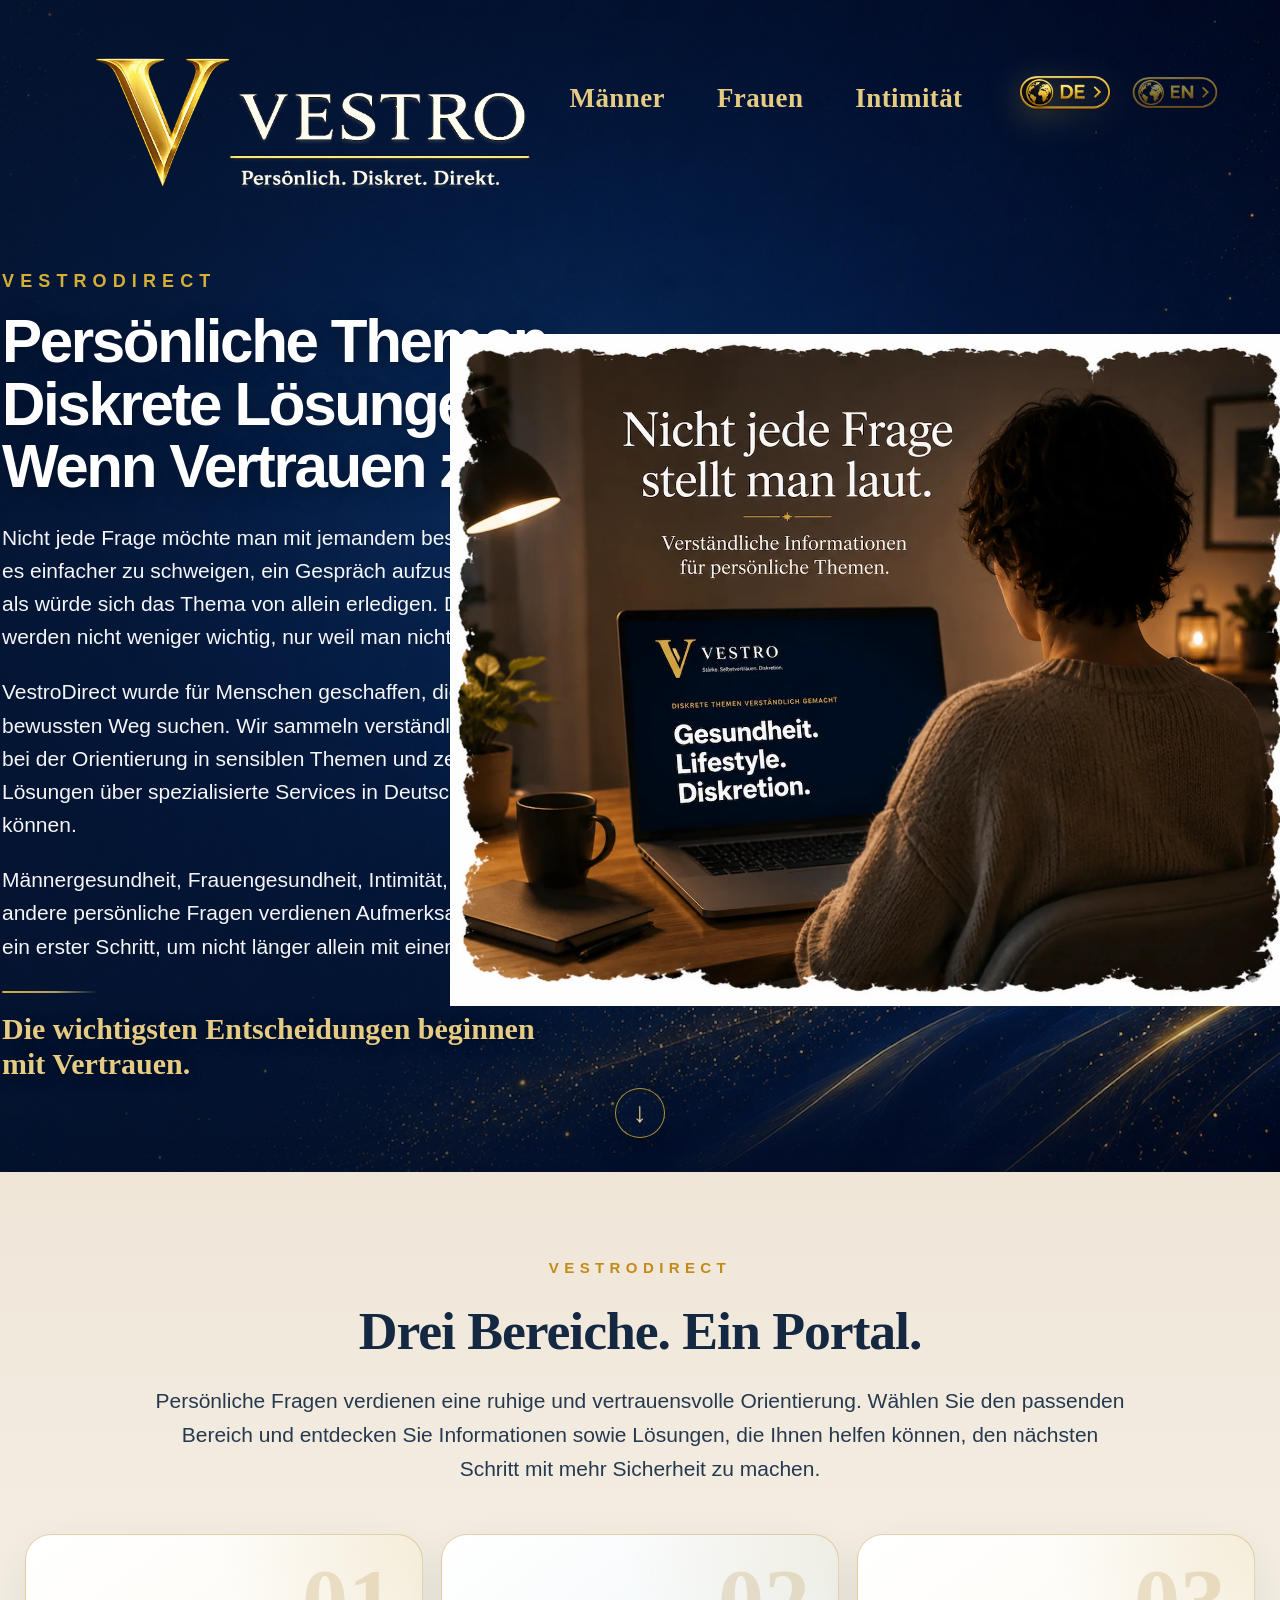
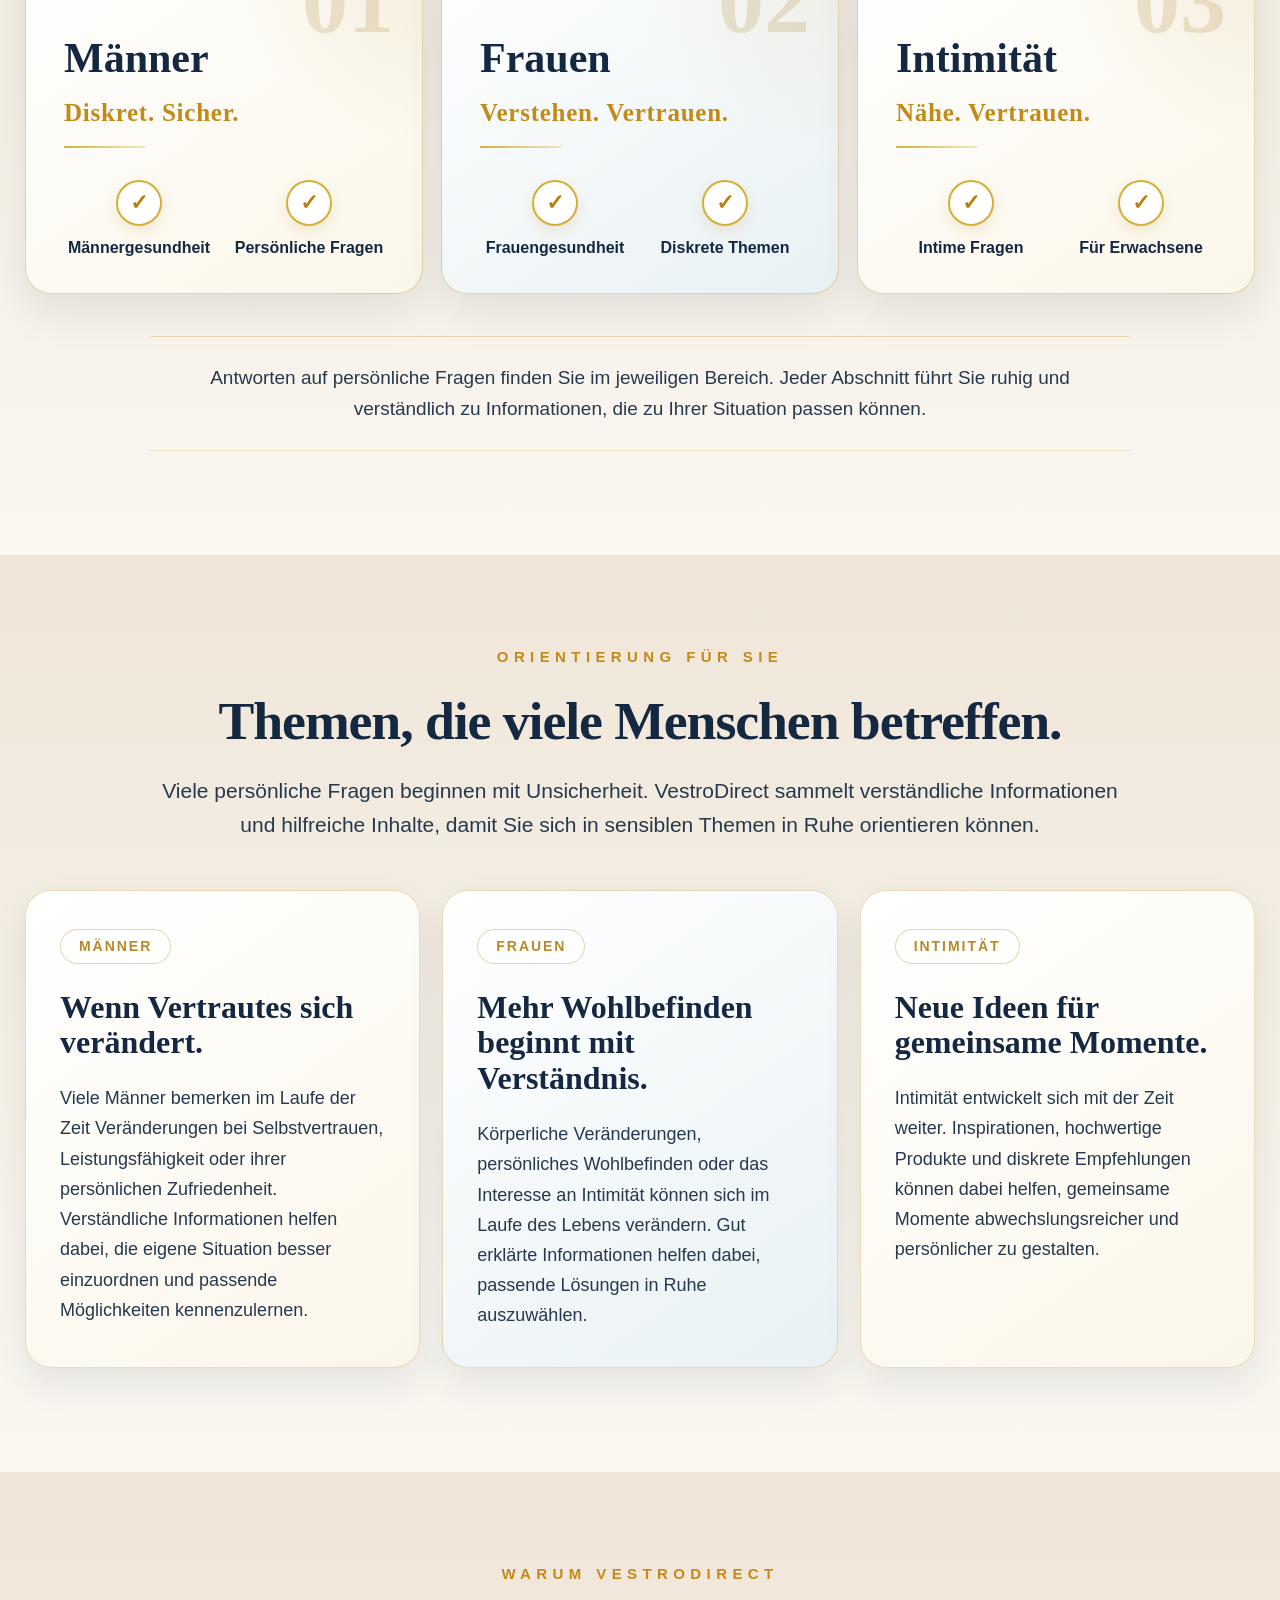
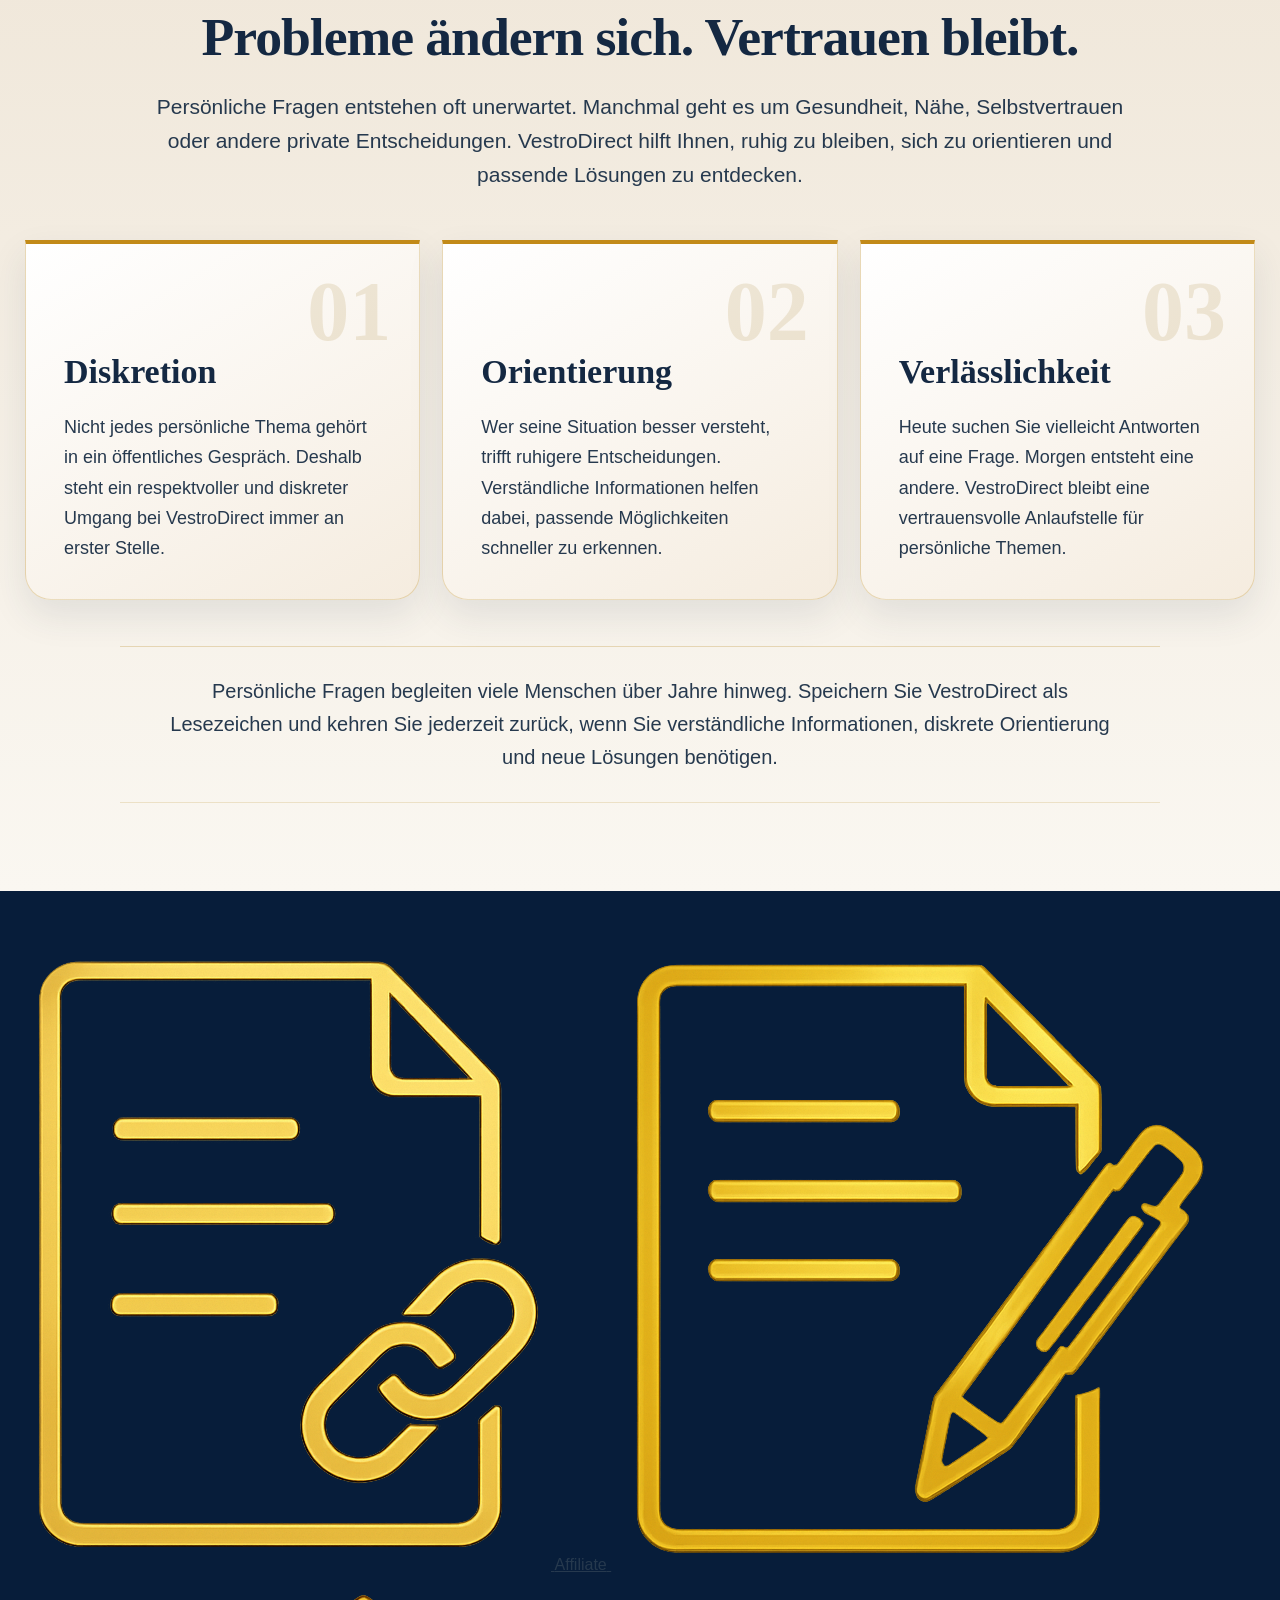
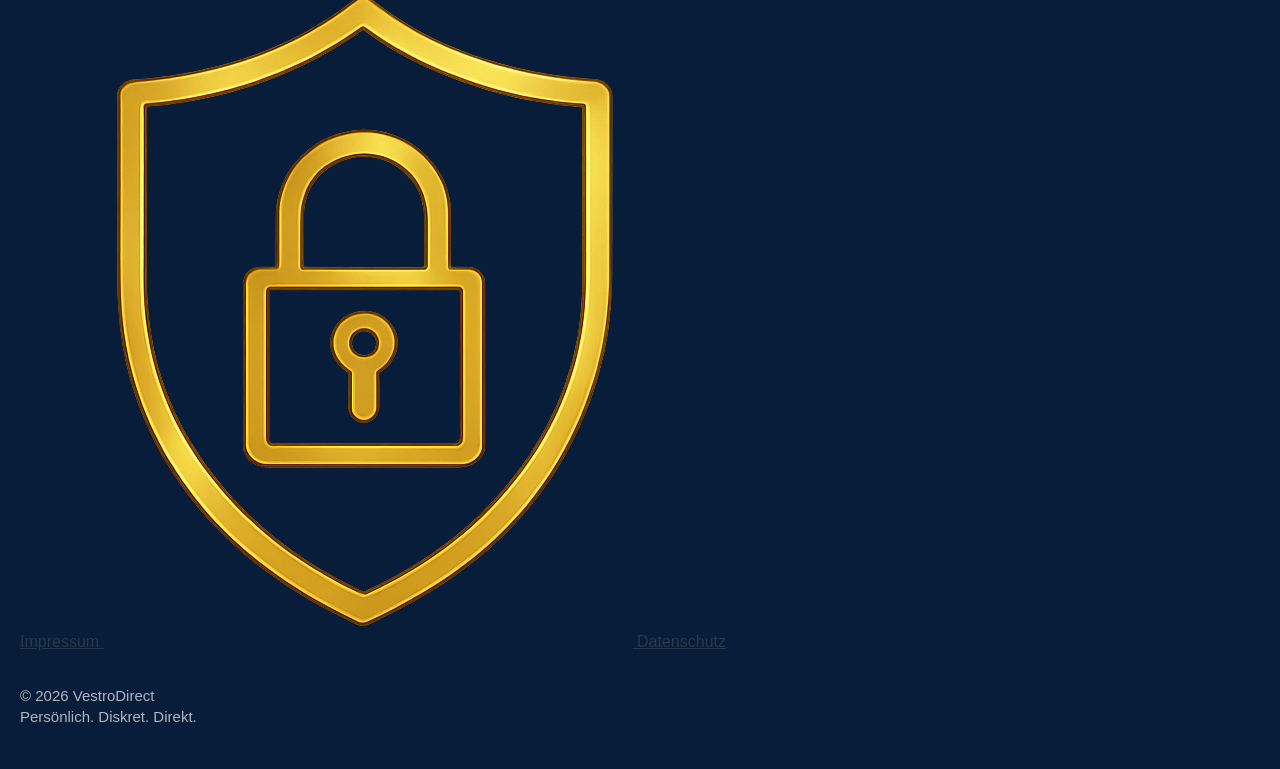
==== index.html @ e98c37a7 "Update index.html" ====
<!DOCTYPE html>
<html lang="de">

<head>
    <!-- Google tag (gtag.js) -->
    <script async src="https://www.googletagmanager.com/gtag/js?id=G-5FR7HRP999"></script>
    <script>
        window.dataLayer = window.dataLayer || [];

        function gtag() {
            dataLayer.push(arguments);
        }

        gtag("js", new Date());
        gtag("config", "G-5FR7HRP999");
    </script>

    <!-- =========================
         BASIC META
    ========================== -->
    <meta charset="UTF-8">

    <meta
        name="viewport"
        content="width=device-width, initial-scale=1.0"
    >

    <title>
        VestroDirect | Diskrete Lösungen für persönliche Themen
    </title>

    <meta
        name="description"
        content="VestroDirect ist ein unabhängiges Informationsportal für persönliche Themen, diskrete Entscheidungen und vertrauensvolle Orientierung in Deutschland."
    >

    <meta
        name="tradetracker-site-verification"
        content="d7512b7d857cfe5f6a5f18b31994349f99f5054a"
    >

    <meta name="robots" content="index, follow">

    <link
        rel="canonical"
        href="https://vestrodirect.de/"
    >

    <!-- =========================
         ICONS & STYLES
    ========================== -->
    <link
        rel="icon"
        type="image/png"
        sizes="32x32"
        href="images/vestro_favicon_minimal_32x32.png"
    >

    <link
        rel="stylesheet"
        href="css/style.css"
    >

    <!-- =========================
         OPEN GRAPH
    ========================== -->
    <meta property="og:type" content="website">
    <meta property="og:url" content="https://vestrodirect.de/">

    <meta
        property="og:title"
        content="VestroDirect | Diskrete Lösungen für persönliche Themen"
    >

    <meta
        property="og:description"
        content="Ein unabhängiges Informationsportal für persönliche Themen, diskrete Entscheidungen und vertrauensvolle Orientierung in Deutschland."
    >

    <meta
        property="og:image"
        content="https://vestrodirect.de/images/vestro_favicon_ring_512x512.png"
    >

    <meta property="og:image:width" content="512">
    <meta property="og:image:height" content="512">
    <meta property="og:image:type" content="image/png">

    <!-- =========================
         TWITTER / X PREVIEW
    ========================== -->
    <meta name="twitter:card" content="summary">

    <meta
        name="twitter:title"
        content="VestroDirect | Diskrete Lösungen für persönliche Themen"
    >

    <meta
        name="twitter:description"
        content="Ein unabhängiges Informationsportal für persönliche Themen, diskrete Entscheidungen und vertrauensvolle Orientierung in Deutschland."
    >

    <meta
        name="twitter:image"
        content="https://vestrodirect.de/images/vestro_favicon_ring_512x512.png"
    >
</head>

<body>

    <!-- =========================
         HERO SECTION
    ========================== -->
    <section class="hero">

        <!-- Header / Topbar -->
        <header class="topbar">

            <a
                href="index.html"
                class="logo-link"
                aria-label="VestroDirect Startseite"
            >
                <img
                    src="images/vestro_logo_dark_transparent_v2.png"
                    alt="VestroDirect"
                    class="logo"
                >
            </a>

            <nav
                class="main-navigation"
                aria-label="Hauptnavigation"
            >
                <a
                    href="mann.html"
                    data-de="Männer"
                    data-en="Men"
                >
                    Männer
                </a>

                <a
                    href="frau.html"
                    data-de="Frauen"
                    data-en="Women"
                >
                    Frauen
                </a>

                <a
                    href="intim.html"
                    data-de="Intimität"
                    data-en="Intimacy"
                >
                    Intimität
                </a>
            </nav>

            <div
                class="lang-buttons"
                aria-label="Sprachauswahl"
            >
                <button
                    type="button"
                    class="lang-control is-active"
                    data-language="de"
                    aria-label="Deutsch"
                    aria-pressed="true"
                >
                    <img
                        src="images/lang-de-gold-transparent-v1.png"
                        alt="Deutsch"
                        class="lang-btn"
                    >
                </button>

                <button
                    type="button"
                    class="lang-control"
                    data-language="en"
                    aria-label="English"
                    aria-pressed="false"
                >
                    <img
                        src="images/lang-en-gold-transparent-v1.png"
                        alt="English"
                        class="lang-btn"
                    >
                </button>
            </div>

        </header>

        <!-- Hero Content -->
        <div class="hero-container">

            <div class="hero-text">

                <span
                    class="hero-label"
                    data-de="VESTRODIRECT"
                    data-en="VESTRODIRECT"
                >
                    VESTRODIRECT
                </span>

                <h1
                    data-de="Persönliche Themen.<br>Diskrete Lösungen.<br>Wenn Vertrauen zählt."
                    data-en="Personal topics.<br>Discreet solutions.<br>When trust matters."
                >
                    Persönliche Themen.<br>
                    Diskrete Lösungen.<br>
                    Wenn Vertrauen zählt.
                </h1>

                <p
                    data-de="Nicht jede Frage möchte man mit jemandem besprechen. Manchmal ist es einfacher zu schweigen, ein Gespräch aufzuschieben oder so zu tun, als würde sich das Thema von allein erledigen. Doch persönliche Fragen werden nicht weniger wichtig, nur weil man nicht sofort darüber spricht."
                    data-en="Not every question is something people want to discuss with someone else. Sometimes it feels easier to stay silent, postpone a conversation or pretend the topic will disappear on its own. But personal questions do not become less important simply because they are not spoken about immediately."
                >
                    Nicht jede Frage möchte man mit jemandem besprechen. Manchmal ist es einfacher zu schweigen,
                    ein Gespräch aufzuschieben oder so zu tun, als würde sich das Thema von allein erledigen.
                    Doch persönliche Fragen werden nicht weniger wichtig, nur weil man nicht sofort darüber spricht.
                </p>

                <p
                    data-de="VestroDirect wurde für Menschen geschaffen, die einen ruhigen und bewussten Weg suchen. Wir sammeln verständliche Informationen, helfen bei der Orientierung in sensiblen Themen und zeigen, wo passende Lösungen über spezialisierte Services in Deutschland gefunden werden können."
                    data-en="VestroDirect was created for people who prefer a calm and thoughtful path. We collect clear information, help with orientation around sensitive topics and show where suitable solutions can be found through specialized services in Germany."
                >
                    VestroDirect wurde für Menschen geschaffen, die einen ruhigen und bewussten Weg suchen.
                    Wir sammeln verständliche Informationen, helfen bei der Orientierung in sensiblen Themen
                    und zeigen, wo passende Lösungen über spezialisierte Services in Deutschland gefunden werden können.
                </p>

                <p
                    data-de="Männergesundheit, Frauengesundheit, Intimität, Selbstvertrauen und andere persönliche Fragen verdienen Aufmerksamkeit. Manchmal reicht ein erster Schritt, um nicht länger allein mit einem Thema zu bleiben."
                    data-en="Men's health, women's health, intimacy, self-confidence and other personal questions deserve attention. Sometimes one first step is enough to stop feeling alone with a topic."
                >
                    Männergesundheit, Frauengesundheit, Intimität, Selbstvertrauen und andere persönliche Fragen
                    verdienen Aufmerksamkeit. Manchmal reicht ein erster Schritt, um nicht länger allein mit einem Thema zu bleiben.
                </p>

                <div class="hero-divider"></div>

                <div class="hero-quote">
                    <span
                        data-de="Die wichtigsten Entscheidungen beginnen mit Vertrauen."
                        data-en="The most important decisions begin with trust."
                    >
                        Die wichtigsten Entscheidungen beginnen mit Vertrauen.
                    </span>
                </div>

            </div>

            <div class="hero-image" aria-hidden="true">
                <img
                    src="images/hero-discreet-search.webp"
                    alt=""
                >
            </div>

        </div>

        <a
            href="#bereiche"
            class="scroll-down"
            aria-label="Mehr entdecken"
        >
            ↓
        </a>

    </section>

    <!-- =========================
         MAIN CONTENT
    ========================== -->
    <main class="main-content">

               <!-- =========================
             PORTAL SECTIONS
        ========================== -->
        <section
            class="portal-sections"
            id="bereiche"
        >

            <div class="section-title">

                <span
                    class="section-label"
                    data-de="VESTRODIRECT"
                    data-en="VESTRODIRECT"
                >
                    VESTRODIRECT
                </span>

                <h2
                    data-de="Drei Bereiche. Ein Portal."
                    data-en="Three sections. One portal."
                >
                    Drei Bereiche. Ein Portal.
                </h2>

                <p
                    data-de="Persönliche Fragen verdienen eine ruhige und vertrauensvolle Orientierung. Wählen Sie den passenden Bereich und entdecken Sie Informationen sowie Lösungen, die Ihnen helfen können, den nächsten Schritt mit mehr Sicherheit zu machen."
                    data-en="Personal questions deserve calm and trustworthy orientation. Choose the right section and discover information and solutions that can help you take the next step with more confidence."
                >
                    Persönliche Fragen verdienen eine ruhige und vertrauensvolle Orientierung.
                    Wählen Sie den passenden Bereich und entdecken Sie Informationen sowie Lösungen,
                    die Ihnen helfen können, den nächsten Schritt mit mehr Sicherheit zu machen.
                </p>

            </div>

            <div class="portal-grid">

                <!-- Männer -->
                <a
                    href="mann.html"
                    class="portal-card"
                >
                    <span class="card-number">01</span>

                    <h3
                        data-de="Männer"
                        data-en="Men"
                    >
                        Männer
                    </h3>

                    <p
                        data-de="Diskret. Sicher."
                        data-en="Discreet. Confident."
                    >
                        Diskret. Sicher.
                    </p>

                    <ul class="card-points">
                        <li
                            data-de="Männergesundheit"
                            data-en="Men's health"
                        >
                            Männergesundheit
                        </li>

                        <li
                            data-de="Persönliche Fragen"
                            data-en="Personal questions"
                        >
                            Persönliche Fragen
                        </li>
                    </ul>
                </a>

                <!-- Frauen -->
                <a
                    href="frau.html"
                    class="portal-card"
                >
                    <span class="card-number">02</span>

                    <h3
                        data-de="Frauen"
                        data-en="Women"
                    >
                        Frauen
                    </h3>

                    <p
                        data-de="Verstehen. Vertrauen."
                        data-en="Understanding. Trust."
                    >
                        Verstehen. Vertrauen.
                    </p>

                    <ul class="card-points">
                        <li
                            data-de="Frauengesundheit"
                            data-en="Women's health"
                        >
                            Frauengesundheit
                        </li>

                        <li
                            data-de="Diskrete Themen"
                            data-en="Discreet topics"
                        >
                            Diskrete Themen
                        </li>
                    </ul>
                </a>

                <!-- Intimität -->
                <a
                    href="intim.html"
                    class="portal-card"
                >
                    <span class="card-number">03</span>

                    <h3
                        data-de="Intimität"
                        data-en="Intimacy"
                    >
                        Intimität
                    </h3>

                    <p
                        data-de="Nähe. Vertrauen."
                        data-en="Closeness. Trust."
                    >
                        Nähe. Vertrauen.
                    </p>

                    <ul class="card-points">
                        <li
                            data-de="Intime Fragen"
                            data-en="Intimate questions"
                        >
                            Intime Fragen
                        </li>

                        <li
                            data-de="Für Erwachsene"
                            data-en="For adults"
                        >
                            Für Erwachsene
                        </li>
                    </ul>
                </a>

            </div>

            <div class="portal-note">

                <p
                    data-de="Antworten auf persönliche Fragen finden Sie im jeweiligen Bereich. Jeder Abschnitt führt Sie ruhig und verständlich zu Informationen, die zu Ihrer Situation passen können."
                    data-en="You can find answers to personal questions in the relevant section. Each area guides you calmly and clearly toward information that may fit your situation."
                >
                    Antworten auf persönliche Fragen finden Sie im jeweiligen Bereich.
                    Jeder Abschnitt führt Sie ruhig und verständlich zu Informationen,
                    die zu Ihrer Situation passen können.
                </p>

            </div>

        </section>
        <!-- =========================
     EDITORIAL SECTION
========================= -->
<section class="editorial-section">

    <div class="section-title">

        <span
            class="section-label"
            data-de="ORIENTIERUNG FÜR SIE"
            data-en="GUIDANCE FOR YOU"
        >
            ORIENTIERUNG FÜR SIE
        </span>

        <h2
            data-de="Themen, die viele Menschen betreffen."
            data-en="Topics that matter to many people."
        >
            Themen, die viele Menschen betreffen.
        </h2>

        <p
            data-de="Viele persönliche Fragen beginnen mit Unsicherheit. VestroDirect sammelt verständliche Informationen und hilfreiche Inhalte, damit Sie sich in sensiblen Themen in Ruhe orientieren können."
            data-en="Many personal questions begin with uncertainty. VestroDirect collects clear information and helpful content so you can calmly find your way through sensitive topics."
        >
            Viele persönliche Fragen beginnen mit Unsicherheit.
            VestroDirect sammelt verständliche Informationen
            und hilfreiche Inhalte, damit Sie sich in sensiblen
            Themen in Ruhe orientieren können.
        </p>

    </div>

    <div class="editorial-grid">

        <!-- Männer -->
        <a
            href="mann.html"
            class="editorial-card"
        >

            <span
                class="editorial-tag"
                data-de="Männer"
                data-en="Men"
            >
                Männer
            </span>

            <h3
                data-de="Wenn Vertrautes sich verändert."
                data-en="When familiar things begin to change."
            >
                Wenn Vertrautes sich verändert.
            </h3>

            <p
                data-de="Viele Männer bemerken im Laufe der Zeit Veränderungen bei Selbstvertrauen, Leistungsfähigkeit oder ihrer persönlichen Zufriedenheit. Verständliche Informationen helfen dabei, die eigene Situation besser einzuordnen und passende Möglichkeiten kennenzulernen."
                data-en="Many men notice changes over time in confidence, performance or personal satisfaction. Clear information helps to better understand the situation and discover suitable options."
            >
                Viele Männer bemerken im Laufe der Zeit
                Veränderungen bei Selbstvertrauen,
                Leistungsfähigkeit oder ihrer persönlichen
                Zufriedenheit. Verständliche Informationen
                helfen dabei, die eigene Situation besser
                einzuordnen und passende Möglichkeiten
                kennenzulernen.
            </p>

        </a>

        <!-- Frauen -->
        <a
            href="frau.html"
            class="editorial-card"
        >

            <span
                class="editorial-tag"
                data-de="Frauen"
                data-en="Women"
            >
                Frauen
            </span>

            <h3
                data-de="Mehr Wohlbefinden beginnt mit Verständnis."
                data-en="Well-being begins with understanding."
            >
                Mehr Wohlbefinden beginnt mit Verständnis.
            </h3>

            <p
                data-de="Körperliche Veränderungen, persönliches Wohlbefinden oder das Interesse an Intimität können sich im Laufe des Lebens verändern. Gut erklärte Informationen helfen dabei, passende Lösungen in Ruhe auszuwählen."
                data-en="Physical changes, personal well-being or interest in intimacy may change throughout life. Well explained information helps to choose suitable solutions calmly."
            >
                Körperliche Veränderungen,
                persönliches Wohlbefinden oder das
                Interesse an Intimität können sich
                im Laufe des Lebens verändern.
                Gut erklärte Informationen helfen,
                passende Lösungen in Ruhe
                auszuwählen.
            </p>

        </a>

        <!-- Intimität -->
        <a
            href="intim.html"
            class="editorial-card"
        >

            <span
                class="editorial-tag"
                data-de="Intimität"
                data-en="Intimacy"
            >
                Intimität
            </span>

            <h3
                data-de="Neue Ideen für gemeinsame Momente."
                data-en="New ideas for shared moments."
            >
                Neue Ideen für gemeinsame Momente.
            </h3>

            <p
                data-de="Intimität entwickelt sich mit der Zeit weiter. Inspirationen, hochwertige Produkte und diskrete Empfehlungen können dabei helfen, gemeinsame Momente abwechslungsreicher und persönlicher zu gestalten."
                data-en="Intimacy evolves over time. Inspiration, quality products and discreet recommendations can help make shared moments more varied and personal."
            >
                Intimität entwickelt sich mit
                der Zeit weiter. Inspirationen,
                hochwertige Produkte und
                diskrete Empfehlungen können
                dabei helfen, gemeinsame
                Momente abwechslungsreicher
                und persönlicher zu gestalten.
            </p>

        </a>

    </div>

</section>
      <!-- =========================
     PRINCIPLES SECTION
========================= -->
<section class="principles-section">

    <div class="section-title">

        <span
            class="section-label"
            data-de="WARUM VESTRODIRECT"
            data-en="WHY VESTRODIRECT"
        >
            WARUM VESTRODIRECT
        </span>

        <h2
            data-de="Probleme ändern sich. Vertrauen bleibt."
            data-en="Problems change. Trust remains."
        >
            Probleme ändern sich. Vertrauen bleibt.
        </h2>

        <p
            data-de="Persönliche Fragen entstehen oft unerwartet. Manchmal geht es um Gesundheit, Nähe, Selbstvertrauen oder andere private Entscheidungen. VestroDirect hilft Ihnen, ruhig zu bleiben, sich zu orientieren und passende Lösungen zu entdecken."
            data-en="Personal questions often arise unexpectedly. Sometimes they are about health, intimacy, confidence or private decisions. VestroDirect helps you stay calm, find orientation and discover suitable solutions."
        >
            Persönliche Fragen entstehen oft unerwartet.
            Manchmal geht es um Gesundheit,
            Nähe, Selbstvertrauen oder andere
            private Entscheidungen.
            VestroDirect hilft Ihnen,
            ruhig zu bleiben,
            sich zu orientieren
            und passende Lösungen
            zu entdecken.
        </p>

    </div>

    <div class="principles-grid">

        <!-- Prinzip 1 -->
        <article class="principle-card">

            <span class="principle-number">01</span>

            <h3
                data-de="Diskretion"
                data-en="Discretion"
            >
                Diskretion
            </h3>

            <p
                data-de="Nicht jedes persönliche Thema gehört in ein öffentliches Gespräch. Deshalb steht ein respektvoller und diskreter Umgang bei VestroDirect immer an erster Stelle."
                data-en="Not every personal topic belongs in a public conversation. Respect and discretion always come first at VestroDirect."
            >
                Nicht jedes persönliche Thema
                gehört in ein öffentliches Gespräch.
                Deshalb steht ein respektvoller
                und diskreter Umgang
                bei VestroDirect
                immer an erster Stelle.
            </p>

        </article>

        <!-- Prinzip 2 -->
        <article class="principle-card">

            <span class="principle-number">02</span>

            <h3
                data-de="Orientierung"
                data-en="Guidance"
            >
                Orientierung
            </h3>

            <p
                data-de="Wer seine Situation besser versteht, trifft ruhigere Entscheidungen. Verständliche Informationen helfen dabei, passende Möglichkeiten schneller zu erkennen."
                data-en="Understanding your situation leads to calmer decisions. Clear information helps recognize suitable options more easily."
            >
                Wer seine Situation besser versteht,
                trifft ruhigere Entscheidungen.
                Verständliche Informationen
                helfen dabei,
                passende Möglichkeiten
                schneller zu erkennen.
            </p>

        </article>

        <!-- Prinzip 3 -->
        <article class="principle-card">

            <span class="principle-number">03</span>

            <h3
                data-de="Verlässlichkeit"
                data-en="Reliability"
            >
                Verlässlichkeit
            </h3>

            <p
                data-de="Heute suchen Sie vielleicht Antworten auf eine Frage. Morgen entsteht eine andere. VestroDirect bleibt eine vertrauensvolle Anlaufstelle für persönliche Themen."
                data-en="Today you may be looking for one answer. Tomorrow another question may arise. VestroDirect remains a trusted place for personal topics."
            >
                Heute suchen Sie vielleicht
                Antworten auf eine Frage.
                Morgen entsteht eine andere.
                VestroDirect bleibt
                eine vertrauensvolle
                Anlaufstelle
                für persönliche Themen.
            </p>

        </article>

    </div>

    <div class="principles-note">

        <p
            data-de="Persönliche Fragen begleiten viele Menschen über Jahre hinweg. Speichern Sie VestroDirect als Lesezeichen und kehren Sie jederzeit zurück, wenn Sie verständliche Informationen, diskrete Orientierung und neue Lösungen benötigen."
            data-en="Personal questions accompany many people throughout life. Save VestroDirect as a bookmark and return whenever you need clear information, discreet guidance and new solutions."
        >
            Persönliche Fragen begleiten
            viele Menschen
            über verschiedene Lebensphasen.
            Speichern Sie VestroDirect
            als Lesezeichen
            und kehren Sie jederzeit zurück,
            wenn Sie verständliche Informationen,
            diskrete Orientierung
            und neue Lösungen benötigen.
        </p>

    </div>

</section>

<!-- =========================
     FOOTER
========================= -->
<footer class="site-footer">

    <div class="content-container">

        <div class="footer-links">

            <a href="affiliate.html" class="footer-link">
                <img src="images/affiliate.png" alt="Affiliate">

                <span
                    data-de="Affiliate"
                    data-en="Affiliate"
                >
                    Affiliate
                </span>
            </a>

            <a href="impressum.html" class="footer-link">
                <img src="images/impressum.png" alt="Impressum">

                <span
                    data-de="Impressum"
                    data-en="Legal Notice"
                >
                    Impressum
                </span>
            </a>

            <a href="datenschutz.html" class="footer-link">
                <img src="images/datenschutz.png" alt="Datenschutz">

                <span
                    data-de="Datenschutz"
                    data-en="Privacy Policy"
                >
                    Datenschutz
                </span>
            </a>

        </div>

        <div class="footer-copy">
            <p>© 2026 VestroDirect</p>

            <p
                data-de="Persönlich. Diskret. Direkt."
                data-en="Personal. Discreet. Direct."
            >
                Persönlich. Diskret. Direkt.
            </p>
        </div>

    </div>

</footer>
    <!-- =========================
         LANGUAGE SWITCHER
    ========================== -->
    <script>
        const languageButtons =
            document.querySelectorAll(".lang-control");

        const translatedElements =
            document.querySelectorAll("[data-de][data-en]");

        const pageDescription =
            document.querySelector('meta[name="description"]');

        const languageSettings = {
            de: {
                pageTitle:
                    "VestroDirect | Diskrete Lösungen für persönliche Themen",

                pageDescription:
                    "VestroDirect ist ein unabhängiges Informationsportal für persönliche Themen, diskrete Entscheidungen und vertrauensvolle Orientierung in Deutschland."
            },

            en: {
                pageTitle:
                    "VestroDirect | Discreet solutions for personal topics",

                pageDescription:
                    "VestroDirect is an independent information portal for personal topics, discreet decisions and trustworthy orientation in Germany."
            }
        };

        function setLanguage(language) {
            if (!languageSettings[language]) {
                return;
            }

            document.documentElement.lang = language;

            translatedElements.forEach((element) => {
                element.innerHTML =
                    element.dataset[language];
            });

            document.title =
                languageSettings[language].pageTitle;

            pageDescription.setAttribute(
                "content",
                languageSettings[language].pageDescription
            );

            languageButtons.forEach((button) => {
                const isActive =
                    button.dataset.language === language;

                button.classList.toggle(
                    "is-active",
                    isActive
                );

                button.setAttribute(
                    "aria-pressed",
                    String(isActive)
                );
            });
        }

        languageButtons.forEach((button) => {
            button.addEventListener("click", () => {
                setLanguage(
                    button.dataset.language
                );
            });
        });

        setLanguage("de");
    </script>

</body>

</html>
---- css/style.css ----
/* ==================================================
   01 RESET
================================================== */

*{
    margin:0;
    padding:0;
    box-sizing:border-box;
}



/* ==================================================
   02 VARIABLES
================================================== */

:root{
    --navy-dark:#071b3d;
    --navy-medium:#12315a;
    --navy-text:#142842;

    --gold:#c7a14b;
    --gold-dark:#a9812f;
    --gold-light:#e6cb83;

    --cream:#f4eee3;
    --cream-light:#fbf8f2;
    --pearl:#fffdf9;
    --sand:#e8dece;

    --medical-blue:#e8f1f4;
    --medical-blue-strong:#d6e7eb;

    --text:#26394e;
    --text-soft:#5b6875;

    --white:#ffffff;

    --light-border:rgba(179,142,63,.28);
    --light-shadow:0 18px 45px rgba(31,47,65,.11);
}



/* ==================================================
   03 BASE
================================================== */

html{
    width:100%;
    min-height:100%;
    scroll-behavior:smooth;
}

body{
    width:100%;
    min-height:100%;
    overflow-x:hidden;
    color:#ffffff;
    font-family:Arial, Helvetica, sans-serif;
    background:var(--navy-dark);
}

button,
a{
    -webkit-tap-highlight-color:transparent;
}

a{
    color:inherit;
}

.lang-control:focus-visible,
.main-navigation a:focus-visible,
.portal-card:focus-visible,
.editorial-card:focus-visible,
.footer-nav a:focus-visible,
.scroll-down:focus-visible{
    outline:2px solid var(--gold-light);
    outline-offset:5px;
}
/* ==================================================
   04 HERO / HEADER
================================================== */

.hero{
    position:relative;
    min-height:930px;
    overflow:hidden;
    color:#ffffff;
    background:
        linear-gradient(
            90deg,
            rgba(5,23,52,.72) 0%,
            rgba(5,23,52,.48) 43%,
            rgba(5,23,52,.12) 100%
        ),
        url("../images/vestro_hero_luxury_navy_gold.webp");
    background-size:cover;
    background-position:center 58%;
    background-repeat:no-repeat;
}

.topbar{
    width:100%;
    display:flex;
    justify-content:space-between;
    align-items:flex-start;
    gap:32px;
    padding:10px 42px 24px 92px;
}

.logo-link{
    display:block;
    line-height:0;
    text-decoration:none;
}

.logo{
    width:440px;
    height:auto;
    display:block;
    margin-top:46px;
}

/* ==================================================
   05 MAIN NAVIGATION
================================================== */

.main-navigation{
    display:flex;
    align-items:center;
    justify-content:center;
    gap:52px;
    margin-top:66px;
}

.main-navigation a{
    position:relative;
    display:inline-block;
    padding:8px 0;
    color:#e6cb83;
    font-family:Georgia, "Times New Roman", serif;
    font-size:27px;
    font-weight:700;
    line-height:1.1;
    letter-spacing:.015em;
    text-decoration:none;
    transition:
        color .22s ease,
        opacity .22s ease;
}

.main-navigation a::after{
    content:"";
    position:absolute;
    left:0;
    bottom:0;
    width:100%;
    height:2px;
    border-radius:999px;
    background:#d4af37;
    transform:scaleX(0);
    transform-origin:center;
    transition:transform .22s ease;
}

.main-navigation a:hover{
    color:#ffffff;
}

.main-navigation a:hover::after{
    transform:scaleX(1);
}

/* ==================================================
   06 LANGUAGE SWITCH
================================================== */

.lang-buttons{
    display:flex;
    align-items:center;
    gap:0;
    margin-top:42px;
}

.lang-control{
    display:block;
    border:0;
    padding:0;
    background:transparent;
    cursor:pointer;
    opacity:.55;
    transform:scale(.94);
    transition:
        opacity .2s ease,
        transform .2s ease,
        filter .2s ease;
}

.lang-control + .lang-control{
    margin-left:-18px;
}

.lang-control:hover,
.lang-control:focus-visible,
.lang-control.is-active{
    opacity:1;
    transform:scale(1);
    filter:drop-shadow(0 7px 17px rgba(212,175,55,.34));
}

.lang-btn{
    width:128px;
    height:auto;
    display:block;
}

/* ==================================================
   07 HERO CONTENT
================================================== */

.hero-container{
    width:100%;
    max-width:1600px;
    margin:0 auto;
    padding:0 60px 90px;
    padding-left:72px;
    display:flex;
    align-items:flex-start;
    justify-content:flex-start;
    gap:80px;
    position:relative;
}

.hero-text{
    width:690px;
    max-width:690px;
    margin:0;
    padding:0;
    flex-shrink:0;
   transform:translateX(-70px);
}

.hero-label{
    display:block;
   margin-top:55px;
    margin-bottom:18px;
    color:#d4af37;
    font-size:18px;
    font-weight:800;
    line-height:1.35;
    letter-spacing:.34em;
    text-transform:uppercase;
}

.hero-text h1{
    max-width:760px;
    margin-bottom:22px;
    color:#ffffff;
    font-size:clamp(52px,4.7vw,72px);
    line-height:1.04;
    font-weight:700;
    letter-spacing:-.04em;
    text-shadow:0 4px 22px rgba(0,0,0,.35);
}

.hero-text p{
    max-width:690px;
    margin-bottom:22px;
    color:rgba(255,255,255,.96);
    font-size:21px;
    line-height:1.58;
    font-weight:500;
}

.hero-divider{
    width:96px;
    height:2px;
    margin:28px 0 18px;
    border-radius:999px;
    background:linear-gradient(
        90deg,
        #d4af37 0%,
        rgba(230,203,131,.75) 55%,
        rgba(230,203,131,0) 100%
    );
}

.hero-quote{
    max-width:570px;
}

.hero-quote span{
    display:block;
    color:#e6cb83;
    font-family:Georgia, "Times New Roman", serif;
    font-size:30px;
    font-weight:600;
    line-height:1.18;
    text-shadow:0 3px 16px rgba(0,0,0,.35);
}

/* ==================================================
   08 HERO IMAGE
================================================== */

.hero-image{
    position:absolute;
    right:-10px;
    top:120px;
    width:840px;
    display:flex;
    justify-content:flex-end;
    align-items:flex-start;
}

.hero-image img{
    width:100%;
    max-width:840px;
    height:auto;
    display:block;
    object-fit:contain;
    transform:translateY(0);
}

/* ==================================================
   09 SCROLL DOWN
================================================== */

.scroll-down{
    position:absolute;
    left:50%;
    bottom:34px;
    width:50px;
    height:50px;
    display:flex;
    align-items:center;
    justify-content:center;
    border:1px solid rgba(212,175,55,.8);
    border-radius:50%;
    color:#e6cb83;
    font-size:28px;
    line-height:1;
    text-decoration:none;
    background:rgba(7,27,61,.30);
    box-shadow:0 12px 28px rgba(0,0,0,.22);
    transform:translateX(-50%);
    transition:
        transform .22s ease,
        border-color .22s ease,
        background .22s ease;
}

.scroll-down:hover{
    transform:translateX(-50%) translateY(-4px);
    border-color:#e6cb83;
    background:rgba(7,27,61,.50);
}

/* ==================================================
   10 MAIN CONTENT
================================================== */

.main-content{
    position:relative;
    z-index:2;
    color:var(--text);
    background:
        linear-gradient(
            180deg,
            #efe6d8 0%,
            #faf7f1 38%,
            #fffdf9 70%,
            #f3ece2 100%
        );
    box-shadow:0 -18px 40px rgba(4,18,40,.15);
}

/* ==================================================
   11 COMMON SECTION TITLES
================================================== */

.portal-sections,
.editorial-section,
.principles-section{
    width:100%;
    padding:86px 24px 104px;
    background:
        linear-gradient(
            180deg,
            #efe6d8 0%,
            #faf7f1 100%
        );
}

.editorial-section{
    padding-top:92px;
}

.principles-section{
    padding-top:92px;
    padding-bottom:88px;
}

.section-title{
    max-width:1060px;
    margin:0 auto 48px;
    text-align:center;
}

.section-label{
    display:block;
    margin:0 auto 24px;
    color:#c28a18;
    font-size:15px;
    font-weight:800;
    line-height:1.35;
    letter-spacing:.36em;
    text-transform:uppercase;
    text-align:center;
}

.section-title h2{
    max-width:1060px;
    margin:0 auto;
    color:var(--navy-text);
    font-family:Georgia, "Times New Roman", serif;
    font-size:clamp(42px,4.2vw,66px);
    font-weight:700;
    line-height:1.08;
    letter-spacing:-.02em;
}

.section-title p{
    max-width:980px;
    margin:24px auto 0;
    color:var(--text);
    font-size:21px;
    line-height:1.62;
}

/* ==================================================
   12 PORTAL SECTIONS CARDS
================================================== */

.portal-grid{
    width:min(1230px,100%);
    margin:0 auto;
    display:grid;
    grid-template-columns:repeat(3,minmax(0,1fr));
    gap:18px;
}

.portal-card{
    position:relative;
    min-height:360px;
    overflow:hidden;
    display:flex;
    flex-direction:column;
    justify-content:flex-end;
    padding:44px 38px 34px;
    border:1px solid rgba(199,161,75,.45);
    border-radius:26px;
    background:
        radial-gradient(
            circle at 100% 0%,
            rgba(199,161,75,.16),
            rgba(199,161,75,0) 38%
        ),
        linear-gradient(
            145deg,
            #ffffff 0%,
            #fbf6e9 100%
        );
    box-shadow:0 18px 40px rgba(36,54,73,.10);
    color:var(--text);
    text-decoration:none;
    transition:
        transform .22s ease,
        border-color .22s ease,
        box-shadow .22s ease;
}

.portal-card:nth-child(2){
    background:
        radial-gradient(
            circle at 100% 0%,
            rgba(199,161,75,.13),
            rgba(199,161,75,0) 40%
        ),
        linear-gradient(
            145deg,
            #ffffff 0%,
            var(--medical-blue) 100%
        );
}

.portal-card:hover{
    transform:translateY(-6px);
    border-color:rgba(199,161,75,.70);
    box-shadow:0 28px 54px rgba(36,54,73,.16);
}

.card-number{
    position:absolute;
    top:20px;
    right:28px;
    color:rgba(169,129,47,.20);
    font-family:Georgia, "Times New Roman", serif;
    font-size:92px;
    font-weight:800;
    line-height:1;
}

.portal-card h3{
    position:relative;
    z-index:1;
    color:var(--navy-text);
    font-family:Georgia, "Times New Roman", serif;
    font-size:42px;
    font-weight:700;
    line-height:1.12;
}

.portal-card p{
    position:relative;
    z-index:2;
    margin-top:16px;
    margin-bottom:24px;
    color:#c28a18;
    font-family:Georgia, "Times New Roman", serif;
    font-size:25px;
    font-weight:700;
    line-height:1.2;
    letter-spacing:.03em;
}

.portal-card p::after{
    content:"";
    display:block;
    width:82px;
    height:2px;
    margin-top:18px;
    border-radius:999px;
    background:linear-gradient(
        90deg,
        #d4af37,
        rgba(212,175,55,.25)
    );
}

.card-points{
    position:relative;
    z-index:2;
    display:flex;
    justify-content:space-between;
    align-items:flex-start;
    gap:20px;
    margin-top:8px;
    list-style:none;
}

.card-points li{
    flex:1;
    display:flex;
    flex-direction:column;
    align-items:center;
    text-align:center;
    color:var(--navy-text);
    font-size:16px;
    font-weight:700;
    line-height:1.28;
}

.card-points li::before{
    content:"✓";
    display:flex;
    align-items:center;
    justify-content:center;
    width:42px;
    height:42px;
    margin-bottom:12px;
    border:2px solid #d4af37;
    border-radius:50%;
    background:#ffffff;
    color:#b88212;
    font-size:22px;
    font-weight:800;
    box-shadow:0 5px 14px rgba(199,161,75,.20);
}

.portal-note{
    max-width:980px;
    margin:42px auto 0;
    padding:26px 34px;
    border-top:1px solid rgba(199,161,75,.34);
    border-bottom:1px solid rgba(199,161,75,.25);
    text-align:center;
}

.portal-note p{
    margin:0;
    color:var(--text);
    font-size:19px;
    line-height:1.62;
}

/* ==================================================
   13 EDITORIAL SECTION
================================================== */

.editorial-grid{
    width:min(1230px,100%);
    margin:0 auto;
    display:grid;
    grid-template-columns:repeat(3,minmax(0,1fr));
    gap:22px;
}

.editorial-card{
    min-height:420px;
    display:flex;
    flex-direction:column;
    padding:38px 34px 36px;
    border:1px solid rgba(199,161,75,.36);
    border-radius:26px;
    background:
        linear-gradient(
            145deg,
            #ffffff 0%,
            #fbf6e9 100%
        );
    box-shadow:0 16px 36px rgba(36,54,73,.09);
    color:var(--text);
    text-decoration:none;
    transition:
        transform .22s ease,
        border-color .22s ease,
        box-shadow .22s ease;
}

.editorial-card:nth-child(2){
    background:
        linear-gradient(
            145deg,
            #ffffff 0%,
            var(--medical-blue) 100%
        );
}

.editorial-card:hover{
    transform:translateY(-5px);
    border-color:rgba(199,161,75,.62);
    box-shadow:0 24px 48px rgba(36,54,73,.14);
}

.editorial-tag{
    display:inline-block;
    width:max-content;
    margin-bottom:26px;
    padding:8px 18px;
    border:1px solid rgba(199,161,75,.44);
    border-radius:999px;
    color:#b88928;
    background:rgba(255,255,255,.70);
    font-size:14px;
    font-weight:800;
    line-height:1.2;
    letter-spacing:.14em;
    text-transform:uppercase;
}

.editorial-card h3{
    color:var(--navy-text);
    font-family:Georgia, "Times New Roman", serif;
    font-size:32px;
    font-weight:700;
    line-height:1.12;
}

.editorial-card p{
    margin-top:22px;
    color:var(--text);
    font-size:18px;
    line-height:1.68;
}

/* ==================================================
   14 PRINCIPLES
================================================== */

.principles-grid{
    width:min(1230px,100%);
    margin:42px auto 0;
    display:grid;
    grid-template-columns:repeat(3,minmax(0,1fr));
    gap:22px;
}

.principle-card{
    position:relative;
    min-height:340px;
    overflow:hidden;
    padding:48px 38px 36px;
    border:1px solid rgba(199,161,75,.36);
    border-top:4px solid #c28a18;
    border-radius:0 0 26px 26px;
    background:
        linear-gradient(
            150deg,
            #ffffff 0%,
            #f5ecdf 100%
        );
    box-shadow:0 16px 36px rgba(38,56,75,.10);
}

.principle-number{
    position:absolute;
    top:26px;
    right:28px;
    color:rgba(169,129,47,.16);
    font-family:Georgia, "Times New Roman", serif;
    font-size:84px;
    font-weight:800;
    line-height:1;
}

.principle-card h3{
    position:relative;
    z-index:1;
    margin-top:60px;
    color:var(--navy-text);
    font-family:Georgia, "Times New Roman", serif;
    font-size:34px;
    font-weight:700;
    line-height:1.18;
}

.principle-card p{
    position:relative;
    z-index:1;
    margin-top:20px;
    color:var(--text);
    font-size:18px;
    line-height:1.68;
}

.principles-note{
    max-width:1040px;
    margin:46px auto 0;
    padding:28px 36px;
    border-top:1px solid rgba(199,161,75,.34);
    border-bottom:1px solid rgba(199,161,75,.25);
    text-align:center;
}

.principles-note p{
    margin:0;
    color:var(--text);
    font-size:20px;
    line-height:1.65;
}

/* ==================================================
   15 FOOTER
================================================== */

.site-footer{
    width:100%;
    padding:54px 20px 42px;
    background:#071D3A;
}

.footer-inner{
    width:min(1180px,100%);
    margin:0 auto;
    text-align:center;
}

.footer-nav{
    display:flex;
    justify-content:center;
    align-items:center;
    flex-wrap:wrap;
    gap:52px;
}

.footer-nav a{
    color:#d4af37;
    font-family:Georgia, "Times New Roman", serif;
    font-size:24px;
    font-weight:600;
    line-height:1.15;
    text-decoration:none;
    transition:
        opacity .22s ease,
        transform .22s ease;
}

.footer-nav a:hover{
    opacity:.82;
    transform:translateY(-2px);
}

.footer-copy{
    margin-top:34px;
    color:rgba(255,255,255,.68);
    font-size:15px;
    font-weight:500;
    line-height:1.4;
}

/* ==================================================
   16 RESPONSIVE / TABLET
================================================== */

@media (max-width:1050px){

    .topbar{
        align-items:flex-start;
        padding-left:44px;
        gap:24px;
    }

    .logo{
        width:420px;
    }

    .main-navigation{
        gap:30px;
        margin-top:58px;
    }

    .main-navigation a{
        font-size:22px;
    }

    .hero-container{
        padding-left:70px;
    }

    .hero-text{
        width:620px;
        max-width:620px;
    }

    .hero-image{
        right:-20px;
        top:150px;
        width:560px;
    }

    .portal-grid,
    .editorial-grid,
    .principles-grid{
        grid-template-columns:1fr;
        max-width:760px;
    }

    .portal-card,
    .editorial-card,
    .principle-card{
        min-height:auto;
    }

}

/* ==================================================
   17 RESPONSIVE / MOBILE
================================================== */

@media (max-width:768px){

    .hero{
        min-height:auto;
        background-position:62% center;
    }

    .topbar{
        align-items:center;
        padding:20px 18px;
        flex-wrap:wrap;
    }

    .logo{
        width:220px;
        margin-top:0;
    }

    .main-navigation{
        width:100%;
        order:3;
        justify-content:center;
        gap:24px;
        margin-top:18px;
    }

    .main-navigation a{
        font-size:18px;
    }

    .lang-buttons{
        margin-top:0;
        margin-left:auto;
    }

    .lang-btn{
        width:58px;
    }

    .lang-control + .lang-control{
        margin-left:-9px;
    }

    .hero-container{
        max-width:100%;
        padding:16px 20px 86px;
        display:block;
    }

    .hero-text{
        width:100%;
        max-width:100%;
        text-align:center;
    }

    .hero-label{
        font-size:11px;
        letter-spacing:.14em;
    }

    .hero-text h1{
        font-size:43px;
    }

    .hero-text p{
        font-size:18px;
        line-height:1.65;
    }

    .hero-divider{
        margin:24px auto 18px;
    }

    .hero-quote span{
        font-size:23px;
    }

    .hero-image{
        position:relative;
        right:auto;
        top:auto;
        width:100%;
        max-width:340px;
        margin:34px auto 0;
        justify-content:center;
    }

    .hero-image img{
        max-width:100%;
    }

    .scroll-down{
        bottom:24px;
    }

    .portal-sections,
    .editorial-section,
    .principles-section{
        padding:72px 20px;
    }

    .section-title{
        margin-bottom:44px;
    }

    .section-label{
        margin-bottom:18px;
        font-size:12px;
        letter-spacing:.14em;
    }

    .section-title h2{
        font-size:clamp(32px,9vw,44px);
    }

    .section-title p{
        font-size:17px;
        line-height:1.65;
    }

    .portal-grid,
    .editorial-grid,
    .principles-grid{
        grid-template-columns:1fr;
        gap:20px;
    }

    .portal-card{
        min-height:auto;
        padding:38px 26px 30px;
    }

    .portal-card h3{
        font-size:34px;
    }

    .portal-card p{
        font-size:21px;
    }

    .card-points{
        gap:18px;
    }

    .card-points li{
        font-size:14px;
    }

    .portal-note,
    .principles-note{
        padding:24px 18px;
    }

    .portal-note p,
    .principles-note p{
        font-size:17px;
    }

    .editorial-card{
        padding:34px 26px;
    }

    .editorial-card h3{
        font-size:28px;
    }

    .editorial-card p{
        font-size:17px;
    }

    .principle-card{
        padding:34px 26px;
    }

    .principle-card h3{
        margin-top:54px;
        font-size:28px;
    }

    .principle-card p{
        font-size:17px;
    }

    .site-footer{
        padding:52px 20px 34px;
    }

    .footer-nav{
        flex-direction:column;
        gap:18px;
    }

    .footer-nav a{
        font-size:23px;
    }

    .footer-copy{
        margin-top:32px;
    }

}
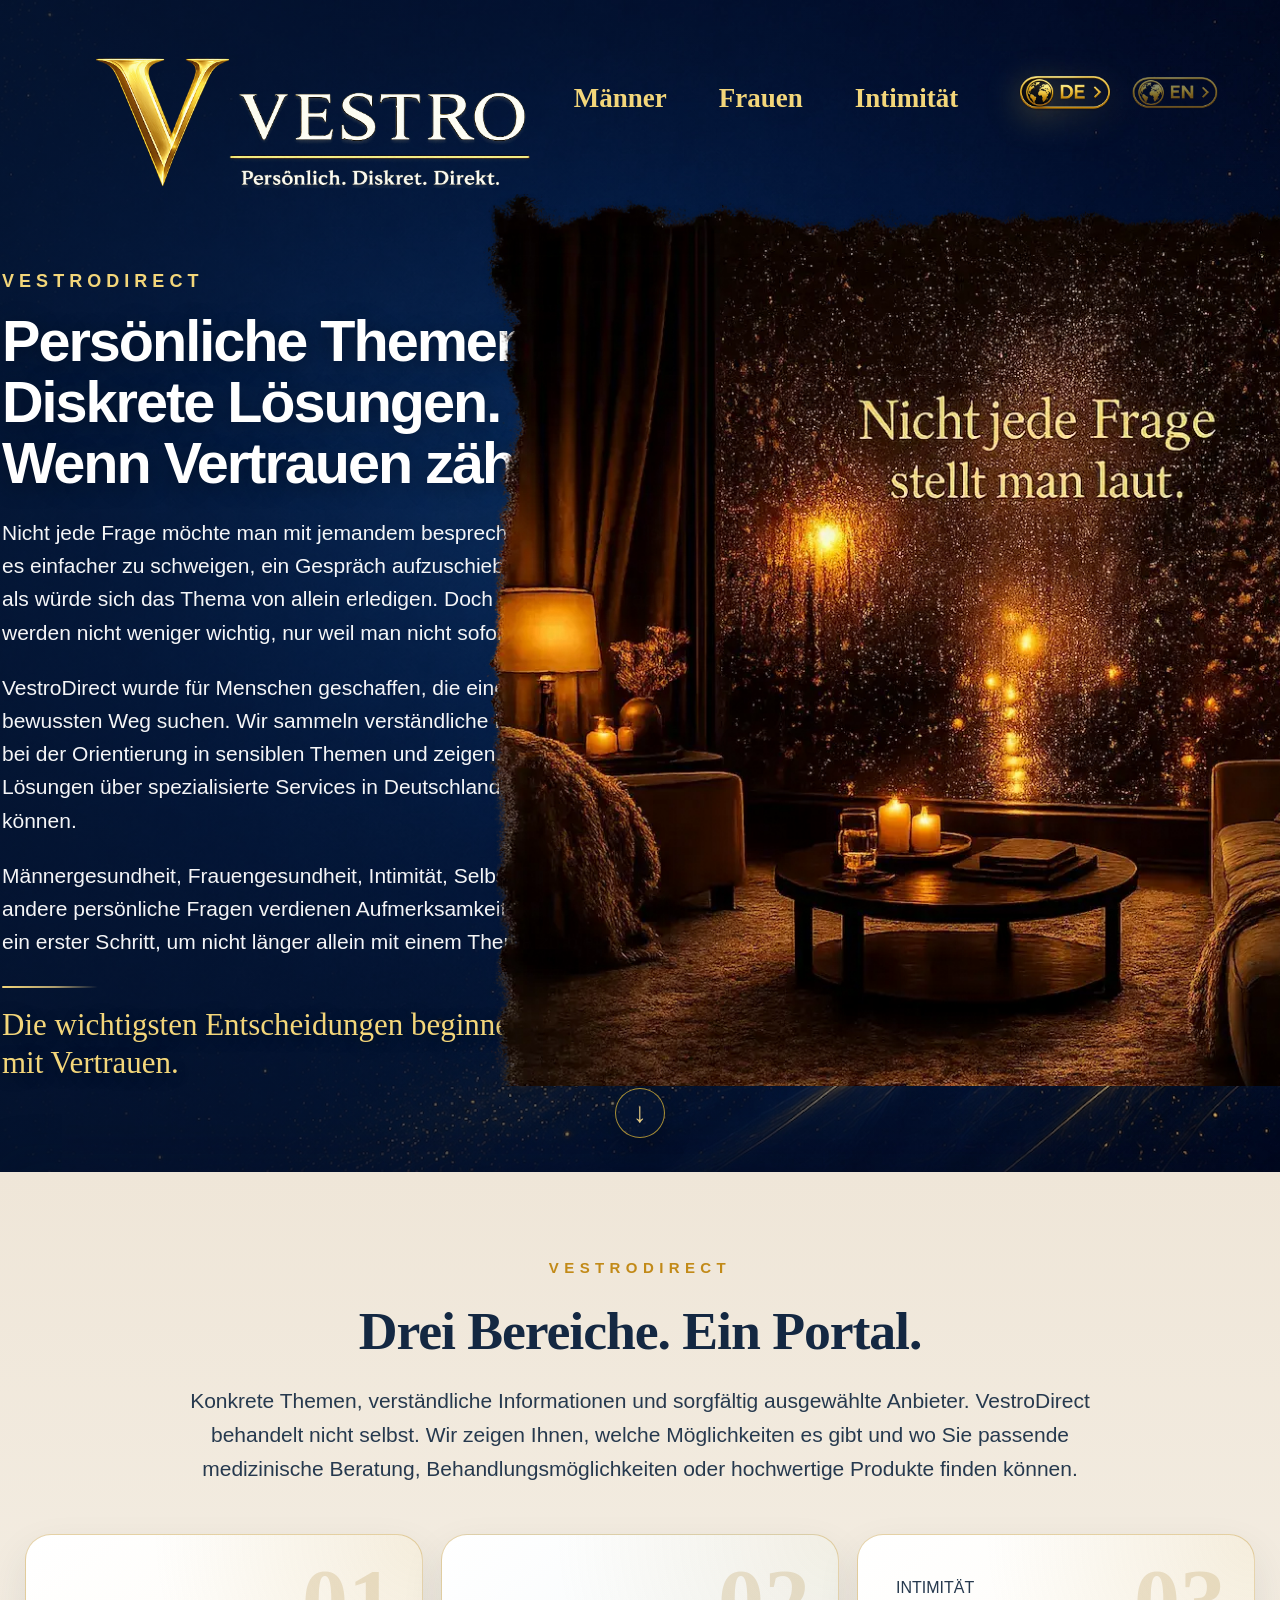
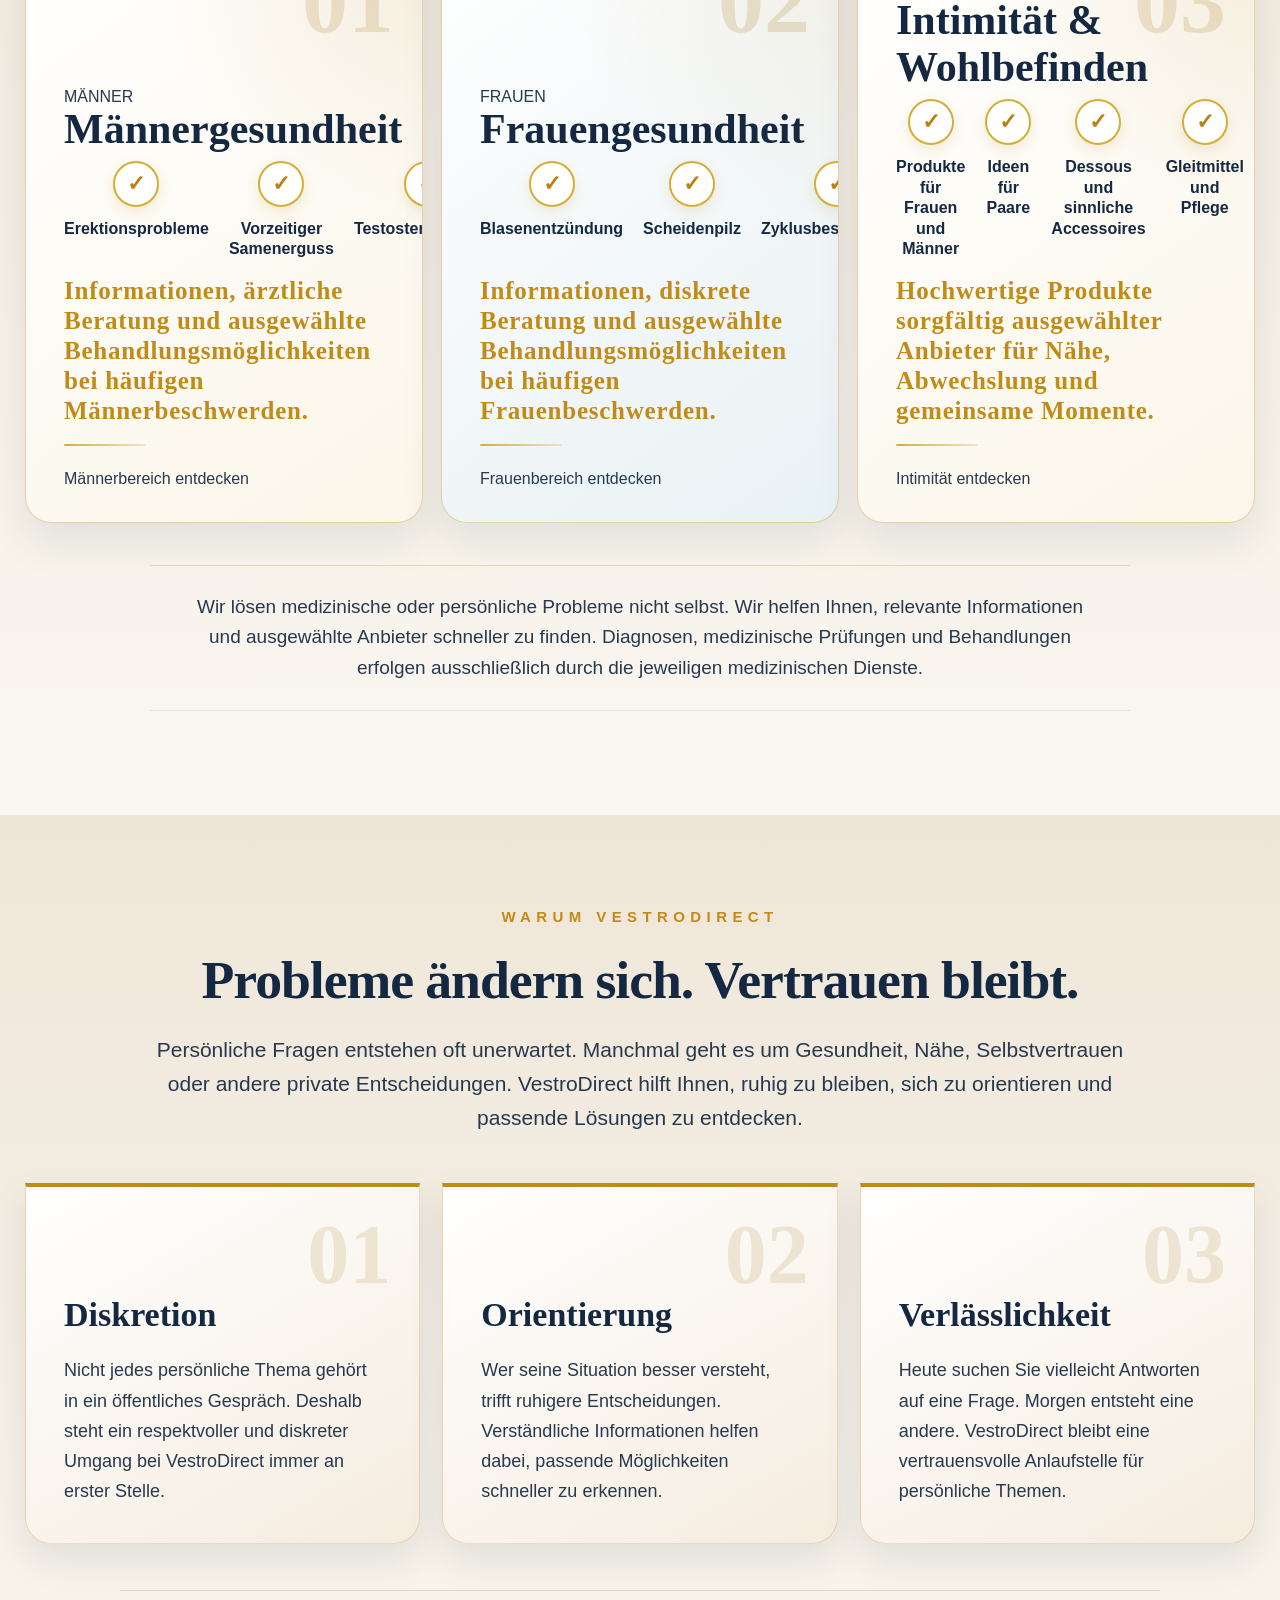
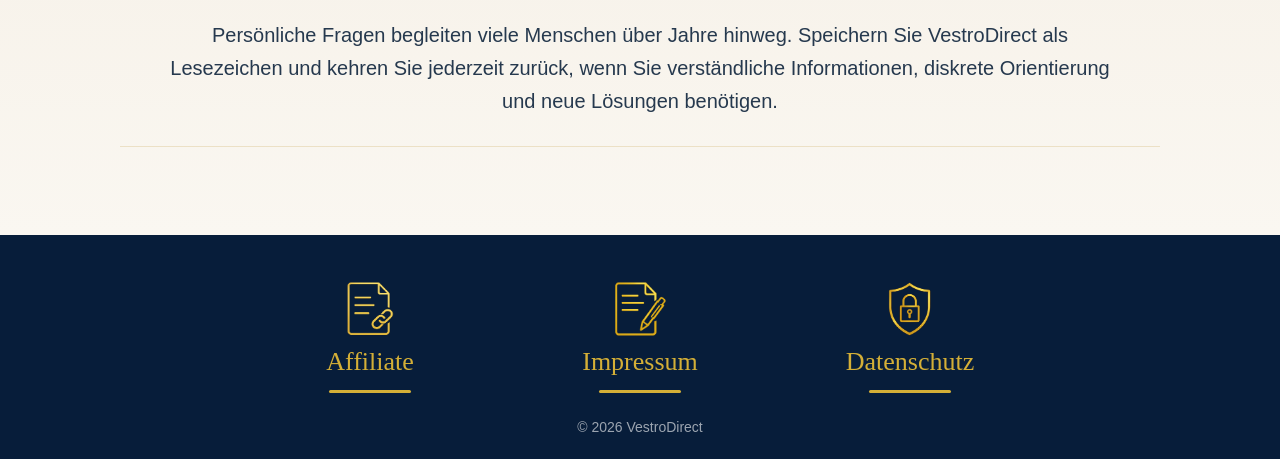
==== commit f811f2b6: "Update index.html" ====
--- a/index.html
+++ b/index.html
@@ -278,321 +278,303 @@
     ========================== -->
     <main class="main-content">
 
-               <!-- =========================
-             PORTAL SECTIONS
-        ========================== -->
-        <section
-            class="portal-sections"
-            id="bereiche"
-        >
-
-            <div class="section-title">
-
-                <span
-                    class="section-label"
-                    data-de="VESTRODIRECT"
-                    data-en="VESTRODIRECT"
-                >
-                    VESTRODIRECT
-                </span>
-
-                <h2
-                    data-de="Drei Bereiche. Ein Portal."
-                    data-en="Three sections. One portal."
-                >
-                    Drei Bereiche. Ein Portal.
-                </h2>
-
-                <p
-                    data-de="Persönliche Fragen verdienen eine ruhige und vertrauensvolle Orientierung. Wählen Sie den passenden Bereich und entdecken Sie Informationen sowie Lösungen, die Ihnen helfen können, den nächsten Schritt mit mehr Sicherheit zu machen."
-                    data-en="Personal questions deserve calm and trustworthy orientation. Choose the right section and discover information and solutions that can help you take the next step with more confidence."
-                >
-                    Persönliche Fragen verdienen eine ruhige und vertrauensvolle Orientierung.
-                    Wählen Sie den passenden Bereich und entdecken Sie Informationen sowie Lösungen,
-                    die Ihnen helfen können, den nächsten Schritt mit mehr Sicherheit zu machen.
-                </p>
-
-            </div>
-
-            <div class="portal-grid">
-
-                <!-- Männer -->
-                <a
-                    href="mann.html"
-                    class="portal-card"
-                >
-                    <span class="card-number">01</span>
-
-                    <h3
-                        data-de="Männer"
-                        data-en="Men"
-                    >
-                        Männer
-                    </h3>
-
-                    <p
-                        data-de="Diskret. Sicher."
-                        data-en="Discreet. Confident."
-                    >
-                        Diskret. Sicher.
-                    </p>
-
-                    <ul class="card-points">
-                        <li
-                            data-de="Männergesundheit"
-                            data-en="Men's health"
-                        >
-                            Männergesundheit
-                        </li>
-
-                        <li
-                            data-de="Persönliche Fragen"
-                            data-en="Personal questions"
-                        >
-                            Persönliche Fragen
-                        </li>
-                    </ul>
-                </a>
-
-                <!-- Frauen -->
-                <a
-                    href="frau.html"
-                    class="portal-card"
-                >
-                    <span class="card-number">02</span>
-
-                    <h3
-                        data-de="Frauen"
-                        data-en="Women"
-                    >
-                        Frauen
-                    </h3>
-
-                    <p
-                        data-de="Verstehen. Vertrauen."
-                        data-en="Understanding. Trust."
-                    >
-                        Verstehen. Vertrauen.
-                    </p>
-
-                    <ul class="card-points">
-                        <li
-                            data-de="Frauengesundheit"
-                            data-en="Women's health"
-                        >
-                            Frauengesundheit
-                        </li>
-
-                        <li
-                            data-de="Diskrete Themen"
-                            data-en="Discreet topics"
-                        >
-                            Diskrete Themen
-                        </li>
-                    </ul>
-                </a>
-
-                <!-- Intimität -->
-                <a
-                    href="intim.html"
-                    class="portal-card"
-                >
-                    <span class="card-number">03</span>
-
-                    <h3
-                        data-de="Intimität"
-                        data-en="Intimacy"
-                    >
-                        Intimität
-                    </h3>
-
-                    <p
-                        data-de="Nähe. Vertrauen."
-                        data-en="Closeness. Trust."
-                    >
-                        Nähe. Vertrauen.
-                    </p>
-
-                    <ul class="card-points">
-                        <li
-                            data-de="Intime Fragen"
-                            data-en="Intimate questions"
-                        >
-                            Intime Fragen
-                        </li>
-
-                        <li
-                            data-de="Für Erwachsene"
-                            data-en="For adults"
-                        >
-                            Für Erwachsene
-                        </li>
-                    </ul>
-                </a>
-
-            </div>
-
-            <div class="portal-note">
-
-                <p
-                    data-de="Antworten auf persönliche Fragen finden Sie im jeweiligen Bereich. Jeder Abschnitt führt Sie ruhig und verständlich zu Informationen, die zu Ihrer Situation passen können."
-                    data-en="You can find answers to personal questions in the relevant section. Each area guides you calmly and clearly toward information that may fit your situation."
-                >
-                    Antworten auf persönliche Fragen finden Sie im jeweiligen Bereich.
-                    Jeder Abschnitt führt Sie ruhig und verständlich zu Informationen,
-                    die zu Ihrer Situation passen können.
-                </p>
-
-            </div>
-
-        </section>
-        <!-- =========================
-     EDITORIAL SECTION
-========================= -->
-<section class="editorial-section">
+  <!-- =========================
+     PORTAL SECTIONS
+========================== -->
+<section
+    class="portal-sections"
+    id="bereiche"
+>
 
     <div class="section-title">
 
         <span
             class="section-label"
-            data-de="ORIENTIERUNG FÜR SIE"
-            data-en="GUIDANCE FOR YOU"
-        >
-            ORIENTIERUNG FÜR SIE
+            data-de="VESTRODIRECT"
+            data-en="VESTRODIRECT"
+        >
+            VESTRODIRECT
         </span>
 
         <h2
-            data-de="Themen, die viele Menschen betreffen."
-            data-en="Topics that matter to many people."
-        >
-            Themen, die viele Menschen betreffen.
+            data-de="Drei Bereiche. Ein Portal."
+            data-en="Three areas. One portal."
+        >
+            Drei Bereiche. Ein Portal.
         </h2>
 
         <p
-            data-de="Viele persönliche Fragen beginnen mit Unsicherheit. VestroDirect sammelt verständliche Informationen und hilfreiche Inhalte, damit Sie sich in sensiblen Themen in Ruhe orientieren können."
-            data-en="Many personal questions begin with uncertainty. VestroDirect collects clear information and helpful content so you can calmly find your way through sensitive topics."
-        >
-            Viele persönliche Fragen beginnen mit Unsicherheit.
-            VestroDirect sammelt verständliche Informationen
-            und hilfreiche Inhalte, damit Sie sich in sensiblen
-            Themen in Ruhe orientieren können.
+            data-de="Konkrete Themen, verständliche Informationen und sorgfältig ausgewählte Anbieter. VestroDirect behandelt nicht selbst. Wir zeigen Ihnen, welche Möglichkeiten es gibt und wo Sie passende medizinische Beratung, Behandlungsmöglichkeiten oder hochwertige Produkte finden können."
+            data-en="Specific topics, clear information and carefully selected providers. VestroDirect does not provide treatment itself. We show you which options are available and where you can find suitable medical consultation, treatment options or high-quality products."
+        >
+            Konkrete Themen, verständliche Informationen und sorgfältig ausgewählte Anbieter.
+            VestroDirect behandelt nicht selbst. Wir zeigen Ihnen, welche Möglichkeiten es gibt
+            und wo Sie passende medizinische Beratung, Behandlungsmöglichkeiten oder hochwertige
+            Produkte finden können.
         </p>
 
     </div>
 
-    <div class="editorial-grid">
+    <div class="portal-grid">
 
         <!-- Männer -->
         <a
             href="mann.html"
-            class="editorial-card"
-        >
+            class="portal-card"
+            aria-label="Männergesundheit"
+        >
+            <span class="card-number">01</span>
 
             <span
-                class="editorial-tag"
-                data-de="Männer"
-                data-en="Men"
-            >
-                Männer
+                class="portal-card-category"
+                data-de="MÄNNER"
+                data-en="MEN"
+            >
+                MÄNNER
             </span>
 
             <h3
-                data-de="Wenn Vertrautes sich verändert."
-                data-en="When familiar things begin to change."
-            >
-                Wenn Vertrautes sich verändert.
+                data-de="Männergesundheit"
+                data-en="Men’s health"
+            >
+                Männergesundheit
             </h3>
 
+            <ul class="card-points">
+
+                <li
+                    data-de="Erektionsprobleme"
+                    data-en="Erectile dysfunction"
+                >
+                    Erektionsprobleme
+                </li>
+
+                <li
+                    data-de="Vorzeitiger Samenerguss"
+                    data-en="Premature ejaculation"
+                >
+                    Vorzeitiger Samenerguss
+                </li>
+
+                <li
+                    data-de="Testosteronmangel"
+                    data-en="Low testosterone"
+                >
+                    Testosteronmangel
+                </li>
+
+                <li
+                    data-de="Haarausfall"
+                    data-en="Hair loss"
+                >
+                    Haarausfall
+                </li>
+
+                <li
+                    data-de="Prostatabeschwerden"
+                    data-en="Prostate-related concerns"
+                >
+                    Prostatabeschwerden
+                </li>
+
+            </ul>
+
             <p
-                data-de="Viele Männer bemerken im Laufe der Zeit Veränderungen bei Selbstvertrauen, Leistungsfähigkeit oder ihrer persönlichen Zufriedenheit. Verständliche Informationen helfen dabei, die eigene Situation besser einzuordnen und passende Möglichkeiten kennenzulernen."
-                data-en="Many men notice changes over time in confidence, performance or personal satisfaction. Clear information helps to better understand the situation and discover suitable options."
-            >
-                Viele Männer bemerken im Laufe der Zeit
-                Veränderungen bei Selbstvertrauen,
-                Leistungsfähigkeit oder ihrer persönlichen
-                Zufriedenheit. Verständliche Informationen
-                helfen dabei, die eigene Situation besser
-                einzuordnen und passende Möglichkeiten
-                kennenzulernen.
+                class="portal-card-description"
+                data-de="Informationen, ärztliche Beratung und ausgewählte Behandlungsmöglichkeiten bei häufigen Männerbeschwerden."
+                data-en="Information, medical consultation and selected treatment options for common men’s health concerns."
+            >
+                Informationen, ärztliche Beratung und ausgewählte
+                Behandlungsmöglichkeiten bei häufigen Männerbeschwerden.
             </p>
 
+            <span
+                class="portal-card-link"
+                data-de="Männerbereich entdecken"
+                data-en="Explore men’s health"
+            >
+                Männerbereich entdecken
+            </span>
         </a>
 
         <!-- Frauen -->
         <a
             href="frau.html"
-            class="editorial-card"
-        >
+            class="portal-card"
+            aria-label="Frauengesundheit"
+        >
+            <span class="card-number">02</span>
 
             <span
-                class="editorial-tag"
-                data-de="Frauen"
-                data-en="Women"
-            >
-                Frauen
+                class="portal-card-category"
+                data-de="FRAUEN"
+                data-en="WOMEN"
+            >
+                FRAUEN
             </span>
 
             <h3
-                data-de="Mehr Wohlbefinden beginnt mit Verständnis."
-                data-en="Well-being begins with understanding."
-            >
-                Mehr Wohlbefinden beginnt mit Verständnis.
+                data-de="Frauengesundheit"
+                data-en="Women’s health"
+            >
+                Frauengesundheit
             </h3>
 
+            <ul class="card-points">
+
+                <li
+                    data-de="Blasenentzündung"
+                    data-en="Urinary tract infections"
+                >
+                    Blasenentzündung
+                </li>
+
+                <li
+                    data-de="Scheidenpilz"
+                    data-en="Vaginal thrush"
+                >
+                    Scheidenpilz
+                </li>
+
+                <li
+                    data-de="Zyklusbeschwerden"
+                    data-en="Menstrual cycle concerns"
+                >
+                    Zyklusbeschwerden
+                </li>
+
+                <li
+                    data-de="Wechseljahre"
+                    data-en="Menopause"
+                >
+                    Wechseljahre
+                </li>
+
+                <li
+                    data-de="Hormonelle Beschwerden"
+                    data-en="Hormonal concerns"
+                >
+                    Hormonelle Beschwerden
+                </li>
+
+            </ul>
+
             <p
-                data-de="Körperliche Veränderungen, persönliches Wohlbefinden oder das Interesse an Intimität können sich im Laufe des Lebens verändern. Gut erklärte Informationen helfen dabei, passende Lösungen in Ruhe auszuwählen."
-                data-en="Physical changes, personal well-being or interest in intimacy may change throughout life. Well explained information helps to choose suitable solutions calmly."
-            >
-                Körperliche Veränderungen,
-                persönliches Wohlbefinden oder das
-                Interesse an Intimität können sich
-                im Laufe des Lebens verändern.
-                Gut erklärte Informationen helfen,
-                passende Lösungen in Ruhe
-                auszuwählen.
+                class="portal-card-description"
+                data-de="Informationen, diskrete Beratung und ausgewählte Behandlungsmöglichkeiten bei häufigen Frauenbeschwerden."
+                data-en="Information, discreet consultation and selected treatment options for common women’s health concerns."
+            >
+                Informationen, diskrete Beratung und ausgewählte
+                Behandlungsmöglichkeiten bei häufigen Frauenbeschwerden.
             </p>
 
+            <span
+                class="portal-card-link"
+                data-de="Frauenbereich entdecken"
+                data-en="Explore women’s health"
+            >
+                Frauenbereich entdecken
+            </span>
         </a>
 
         <!-- Intimität -->
         <a
             href="intim.html"
-            class="editorial-card"
-        >
+            class="portal-card"
+            aria-label="Intimität und Wohlbefinden"
+        >
+            <span class="card-number">03</span>
 
             <span
-                class="editorial-tag"
-                data-de="Intimität"
-                data-en="Intimacy"
-            >
-                Intimität
+                class="portal-card-category"
+                data-de="INTIMITÄT"
+                data-en="INTIMACY"
+            >
+                INTIMITÄT
             </span>
 
             <h3
-                data-de="Neue Ideen für gemeinsame Momente."
-                data-en="New ideas for shared moments."
-            >
-                Neue Ideen für gemeinsame Momente.
+                data-de="Intimität & Wohlbefinden"
+                data-en="Intimacy & wellbeing"
+            >
+                Intimität & Wohlbefinden
             </h3>
 
+            <ul class="card-points">
+
+                <li
+                    data-de="Produkte für Frauen und Männer"
+                    data-en="Products for women and men"
+                >
+                    Produkte für Frauen und Männer
+                </li>
+
+                <li
+                    data-de="Ideen für Paare"
+                    data-en="Ideas for couples"
+                >
+                    Ideen für Paare
+                </li>
+
+                <li
+                    data-de="Dessous und sinnliche Accessoires"
+                    data-en="Lingerie and sensual accessories"
+                >
+                    Dessous und sinnliche Accessoires
+                </li>
+
+                <li
+                    data-de="Gleitmittel und Pflege"
+                    data-en="Lubricants and intimate care"
+                >
+                    Gleitmittel und Pflege
+                </li>
+
+                <li
+                    data-de="Ausgewählte Premium-Shops"
+                    data-en="Selected premium shops"
+                >
+                    Ausgewählte Premium-Shops
+                </li>
+
+            </ul>
+
             <p
-                data-de="Intimität entwickelt sich mit der Zeit weiter. Inspirationen, hochwertige Produkte und diskrete Empfehlungen können dabei helfen, gemeinsame Momente abwechslungsreicher und persönlicher zu gestalten."
-                data-en="Intimacy evolves over time. Inspiration, quality products and discreet recommendations can help make shared moments more varied and personal."
-            >
-                Intimität entwickelt sich mit
-                der Zeit weiter. Inspirationen,
-                hochwertige Produkte und
-                diskrete Empfehlungen können
-                dabei helfen, gemeinsame
-                Momente abwechslungsreicher
-                und persönlicher zu gestalten.
+                class="portal-card-description"
+                data-de="Hochwertige Produkte sorgfältig ausgewählter Anbieter für Nähe, Abwechslung und gemeinsame Momente."
+                data-en="High-quality products from carefully selected providers for intimacy, variety and shared moments."
+            >
+                Hochwertige Produkte sorgfältig ausgewählter Anbieter
+                für Nähe, Abwechslung und gemeinsame Momente.
             </p>
 
+            <span
+                class="portal-card-link"
+                data-de="Intimität entdecken"
+                data-en="Explore intimacy"
+            >
+                Intimität entdecken
+            </span>
         </a>
 
     </div>
 
+    <div class="portal-note">
+
+        <p
+            data-de="Wir lösen medizinische oder persönliche Probleme nicht selbst. Wir helfen Ihnen, relevante Informationen und ausgewählte Anbieter schneller zu finden. Diagnosen, medizinische Prüfungen und Behandlungen erfolgen ausschließlich durch die jeweiligen medizinischen Dienste."
+            data-en="We do not solve medical or personal problems ourselves. We help you find relevant information and selected providers more quickly. Diagnoses, medical assessments and treatments are provided exclusively by the respective medical services."
+        >
+            Wir lösen medizinische oder persönliche Probleme nicht selbst.
+            Wir helfen Ihnen, relevante Informationen und ausgewählte Anbieter
+            schneller zu finden. Diagnosen, medizinische Prüfungen und Behandlungen
+            erfolgen ausschließlich durch die jeweiligen medizinischen Dienste.
+        </p>
+
+    </div>
+
 </section>
+
       <!-- =========================
      PRINCIPLES SECTION
 ========================= -->
--- a/css/style.css
+++ b/css/style.css
@@ -19,7 +19,7 @@
     --navy-medium:#12315a;
     --navy-text:#142842;
 
-    --gold:#c7a14b;
+    --gold:#F3D67A;
     --gold-dark:#a9812f;
     --gold-light:#e6cb83;
 
@@ -139,13 +139,17 @@
     position:relative;
     display:inline-block;
     padding:8px 0;
-    color:#e6cb83;
-    font-family:Georgia, "Times New Roman", serif;
+
+    color:#F3D67A;
+
+    font-family:Georgia,"Times New Roman",serif;
     font-size:27px;
-    font-weight:700;
+    font-weight:600;
     line-height:1.1;
-    letter-spacing:.015em;
+    letter-spacing:0;
+
     text-decoration:none;
+
     transition:
         color .22s ease,
         opacity .22s ease;
@@ -159,7 +163,7 @@
     width:100%;
     height:2px;
     border-radius:999px;
-    background:#d4af37;
+    background:var(--gold)
     transform:scaleX(0);
     transform-origin:center;
     transition:transform .22s ease;
@@ -246,11 +250,11 @@
     display:block;
    margin-top:55px;
     margin-bottom:18px;
-    color:#d4af37;
+    color:var(--gold);
     font-size:18px;
-    font-weight:800;
+    font-weight:600;
     line-height:1.35;
-    letter-spacing:.34em;
+    letter-spacing:.28em;
     text-transform:uppercase;
 }
 
@@ -258,10 +262,10 @@
     max-width:760px;
     margin-bottom:22px;
     color:#ffffff;
-    font-size:clamp(52px,4.7vw,72px);
-    line-height:1.04;
-    font-weight:700;
-    letter-spacing:-.04em;
+    font-size:clamp(50px,4.5vw,68px);
+    line-height:1.06;
+    font-weight:600;
+    letter-spacing:-.035em;
     text-shadow:0 4px 22px rgba(0,0,0,.35);
 }
 
@@ -281,7 +285,7 @@
     border-radius:999px;
     background:linear-gradient(
         90deg,
-        #d4af37 0%,
+        var(--gold) 0%,
         rgba(230,203,131,.75) 55%,
         rgba(230,203,131,0) 100%
     );
@@ -293,11 +297,11 @@
 
 .hero-quote span{
     display:block;
-    color:#e6cb83;
+    color:var(--gold);
     font-family:Georgia, "Times New Roman", serif;
-    font-size:30px;
-    font-weight:600;
-    line-height:1.18;
+    font-size:31px;
+    font-weight:500;
+    line-height:1.22;
     text-shadow:0 3px 16px rgba(0,0,0,.35);
 }
 
@@ -307,8 +311,8 @@
 
 .hero-image{
     position:absolute;
-    right:-10px;
-    top:120px;
+    right:-40px;
+    top:50px;
     width:840px;
     display:flex;
     justify-content:flex-end;
@@ -321,7 +325,7 @@
     height:auto;
     display:block;
     object-fit:contain;
-    transform:translateY(0);
+    transform: translateY(-70px); 
 }
 
 /* ==================================================
@@ -763,52 +767,139 @@
 }
 
 /* ==================================================
-   15 FOOTER
+   14 FOOTER
 ================================================== */
 
 .site-footer{
+
     width:100%;
-    padding:54px 20px 42px;
+
+    padding:46px 20px 24px;
+
     background:#071D3A;
-}
-
-.footer-inner{
-    width:min(1180px,100%);
+
+}
+
+.site-footer .content-container{
+
+    max-width:1180px;
+
     margin:0 auto;
+
+}
+
+.footer-links{
+
+    display:flex;
+    justify-content:center;
+    align-items:flex-start;
+    flex-wrap:wrap;
+
+    gap:110px;
+
+}
+
+.footer-link{
+
+    width:160px;
+
+    display:flex;
+    flex-direction:column;
+    align-items:center;
+
     text-align:center;
-}
-
-.footer-nav{
-    display:flex;
-    justify-content:center;
-    align-items:center;
-    flex-wrap:wrap;
-    gap:52px;
-}
-
-.footer-nav a{
-    color:#d4af37;
-    font-family:Georgia, "Times New Roman", serif;
-    font-size:24px;
-    font-weight:600;
+    text-decoration:none;
+
+    transition:
+        transform .25s ease,
+        opacity .25s ease;
+
+}
+
+.footer-link:hover{
+
+    transform:translateY(-4px);
+
+    opacity:.9;
+
+}
+
+.footer-link img{
+
+    width:56px;
+    height:56px;
+
+    display:block;
+
+    margin-bottom:10px;
+
+    object-fit:contain;
+
+}
+
+.footer-link span{
+
+    color:#D4AF37;
+
+    font-family:
+        Georgia,
+        "Times New Roman",
+        serif;
+
+    font-size:26px;
+    font-weight:400;
+
     line-height:1.15;
-    text-decoration:none;
-    transition:
-        opacity .22s ease,
-        transform .22s ease;
-}
-
-.footer-nav a:hover{
-    opacity:.82;
-    transform:translateY(-2px);
+
+}
+
+.footer-link::after{
+
+    content:"";
+
+    width:82px;
+    height:3px;
+
+    margin-top:14px;
+
+    border-radius:999px;
+
+    background:#D4AF37;
+
 }
 
 .footer-copy{
-    margin-top:34px;
-    color:rgba(255,255,255,.68);
-    font-size:15px;
+
+    margin-top:26px;
+
+    text-align:center;
+
+    color:rgba(255,255,255,.60);
+
+    font-family:
+        Arial,
+        Helvetica,
+        sans-serif;
+
+}
+
+.footer-copy p{
+
+    margin:0;
+
+}
+
+.footer-copy p:first-child{
+
+    font-size:14px;
     font-weight:500;
-    line-height:1.4;
+
+}
+
+.footer-copy p:last-child{
+
+    display:none;
+
 }
 
 /* ==================================================
@@ -872,79 +963,109 @@
 
 @media (max-width:768px){
 
+    html,
+    body{
+        width:100%;
+        max-width:100%;
+        overflow-x:hidden;
+    }
+
     .hero{
+        width:100%;
         min-height:auto;
-        background-position:62% center;
+        overflow:hidden;
+        background-position:center top;
     }
 
     .topbar{
+        width:100%;
+        padding:20px 16px 12px;
+        display:flex;
+        flex-direction:column;
         align-items:center;
-        padding:20px 18px;
-        flex-wrap:wrap;
+        justify-content:center;
+        gap:14px;
     }
 
     .logo{
-        width:220px;
-        margin-top:0;
-    }
-
+        width:240px;
+        max-width:88vw;
+        margin:0 auto;
+        display:block;
+    }
+
+   .lang-buttons{
+    margin:0;
+    display:flex;
+    justify-content:center;
+    align-items:center;
+    gap:14px;
+}
+
+    .lang-btn{
+        width:48px;
+    }
+
+   .lang-control{
+    margin:0;
+}
     .main-navigation{
         width:100%;
-        order:3;
+        margin:6px 0 0;
+        display:flex;
         justify-content:center;
         gap:24px;
-        margin-top:18px;
+        order:3;
     }
 
     .main-navigation a{
-        font-size:18px;
-    }
-
-    .lang-buttons{
-        margin-top:0;
-        margin-left:auto;
-    }
-
-    .lang-btn{
-        width:58px;
-    }
-
-    .lang-control + .lang-control{
-        margin-left:-9px;
-    }
-
-    .hero-container{
+        font-size:19px;
+    }
+
+   .hero-container{
+    width:100%;
+    max-width:100%;
+    padding:18px 18px 76px;
+    margin:0 auto;
+    display:block;
+    box-sizing:border-box;
+}
+.hero-text{
+    width:100% !important;
+    max-width:100% !important;
+    margin:0 auto;
+    padding:0;
+    text-align:center;
+    transform:none !important;
+}
+
+.hero-label{
+    margin-top:0 !important;
+    margin-bottom:14px;
+}
+    .hero-text h1{
         max-width:100%;
-        padding:16px 20px 86px;
-        display:block;
-    }
-
-    .hero-text{
-        width:100%;
+        margin:18px auto 24px;
+        font-size:40px;
+        line-height:1.08;
+        text-align:center;
+    }
+
+    .hero-text p{
         max-width:100%;
-        text-align:center;
-    }
-
-    .hero-label{
-        font-size:11px;
-        letter-spacing:.14em;
-    }
-
-    .hero-text h1{
-        font-size:43px;
-    }
-
-    .hero-text p{
+        margin:0 auto 22px;
         font-size:18px;
         line-height:1.65;
+        text-align:center;
     }
 
     .hero-divider{
-        margin:24px auto 18px;
+        margin:28px auto 22px;
     }
 
     .hero-quote span{
-        font-size:23px;
+        font-size:22px;
+        line-height:1.35;
     }
 
     .hero-image{
@@ -952,29 +1073,34 @@
         right:auto;
         top:auto;
         width:100%;
-        max-width:340px;
+        max-width:320px;
         margin:34px auto 0;
+        display:flex;
         justify-content:center;
     }
 
     .hero-image img{
-        max-width:100%;
+        width:100%;
+        max-width:320px;
+        height:auto;
+        display:block;
     }
 
     .scroll-down{
-        bottom:24px;
-    }
-
-    .portal-sections,
-    .editorial-section,
-    .principles-section{
-        padding:72px 20px;
-    }
-
+        bottom:22px;
+    }
+
+   .portal-sections,
+   .editorial-section,
+   .principles-section{
+    width:100%;
+    padding:54px 20px;
+    box-sizing:border-box;
+}
     .section-title{
-        margin-bottom:44px;
-    }
-
+    margin-bottom:30px;
+    text-align:center;
+}
     .section-label{
         margin-bottom:18px;
         font-size:12px;
@@ -982,7 +1108,8 @@
     }
 
     .section-title h2{
-        font-size:clamp(32px,9vw,44px);
+        font-size:clamp(34px,9vw,44px);
+        line-height:1.08;
     }
 
     .section-title p{
@@ -994,11 +1121,21 @@
     .editorial-grid,
     .principles-grid{
         grid-template-columns:1fr;
-        gap:20px;
+        gap:22px;
+        width:100%;
+        max-width:100%;
+    }
+
+    .portal-card,
+    .editorial-card,
+    .principle-card{
+        width:100%;
+        max-width:100%;
+        min-height:auto;
+        box-sizing:border-box;
     }
 
     .portal-card{
-        min-height:auto;
         padding:38px 26px 30px;
     }
 
@@ -1054,20 +1191,64 @@
     }
 
     .site-footer{
+        width:100%;
         padding:52px 20px 34px;
-    }
-
-    .footer-nav{
-        flex-direction:column;
-        gap:18px;
-    }
-
-    .footer-nav a{
-        font-size:23px;
-    }
-
+        box-sizing:border-box;
+    }
+
+   .footer-links{
+    flex-direction:row;
+    justify-content:center;
+    align-items:flex-start;
+    gap:22px;
+}
+.footer-link{
+    width:92px;
+}
+
+.footer-link img{
+    width:38px;
+    height:38px;
+}
+
+.footer-link span{
+    font-size:18px;
+}
+
+.footer-link::after{
+    width:52px;
+    height:2px;
+    margin-top:10px;
+}
+ 
     .footer-copy{
         margin-top:32px;
     }
-
-}
+   .hero,
+.hero *{
+    box-sizing:border-box;
+}
+
+.hero-container{
+    padding-left:20px !important;
+    padding-right:20px !important;
+    overflow:hidden;
+}
+
+.hero-text{
+    width:100% !important;
+    max-width:100% !important;
+    margin-left:auto !important;
+    margin-right:auto !important;
+    transform:none !important;
+}
+
+.hero-text h1,
+.hero-text p{
+    width:100% !important;
+    max-width:100% !important;
+    margin-left:auto !important;
+    margin-right:auto !important;
+    transform:none !important;
+}
+}
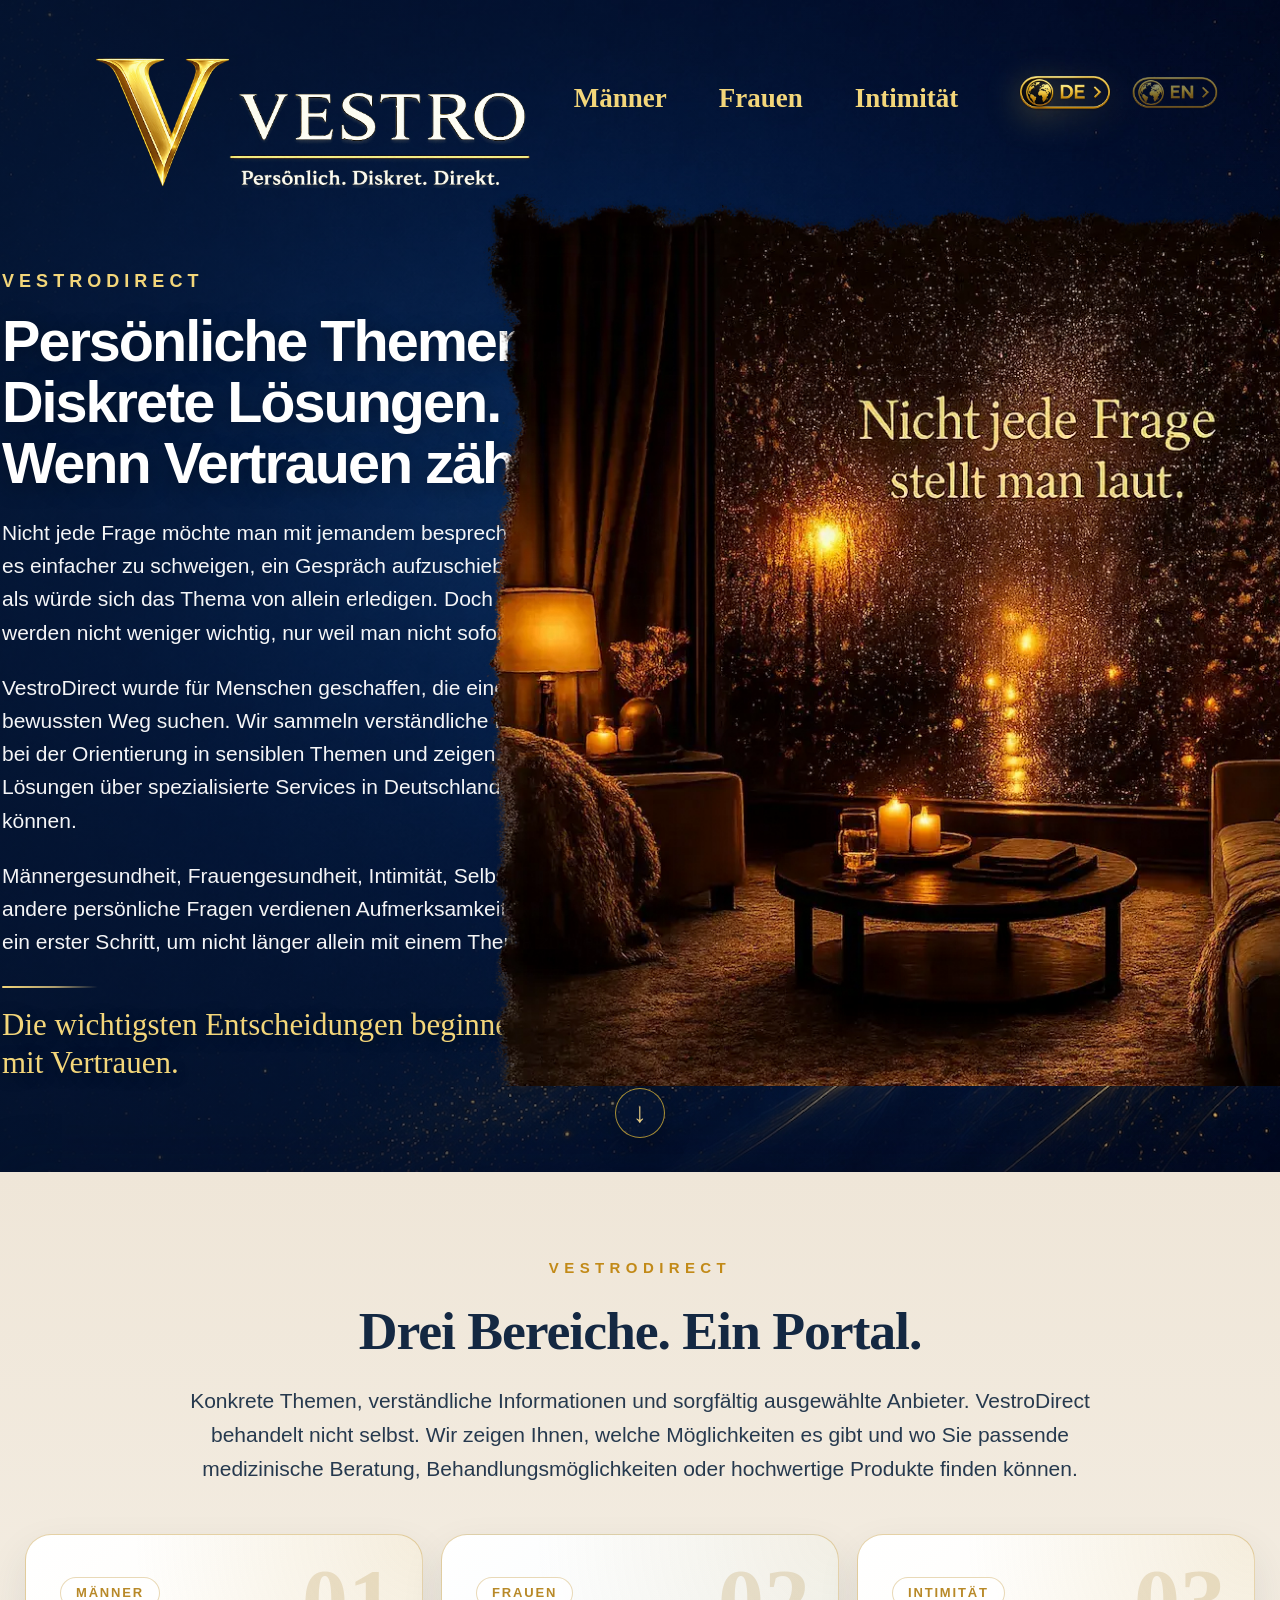
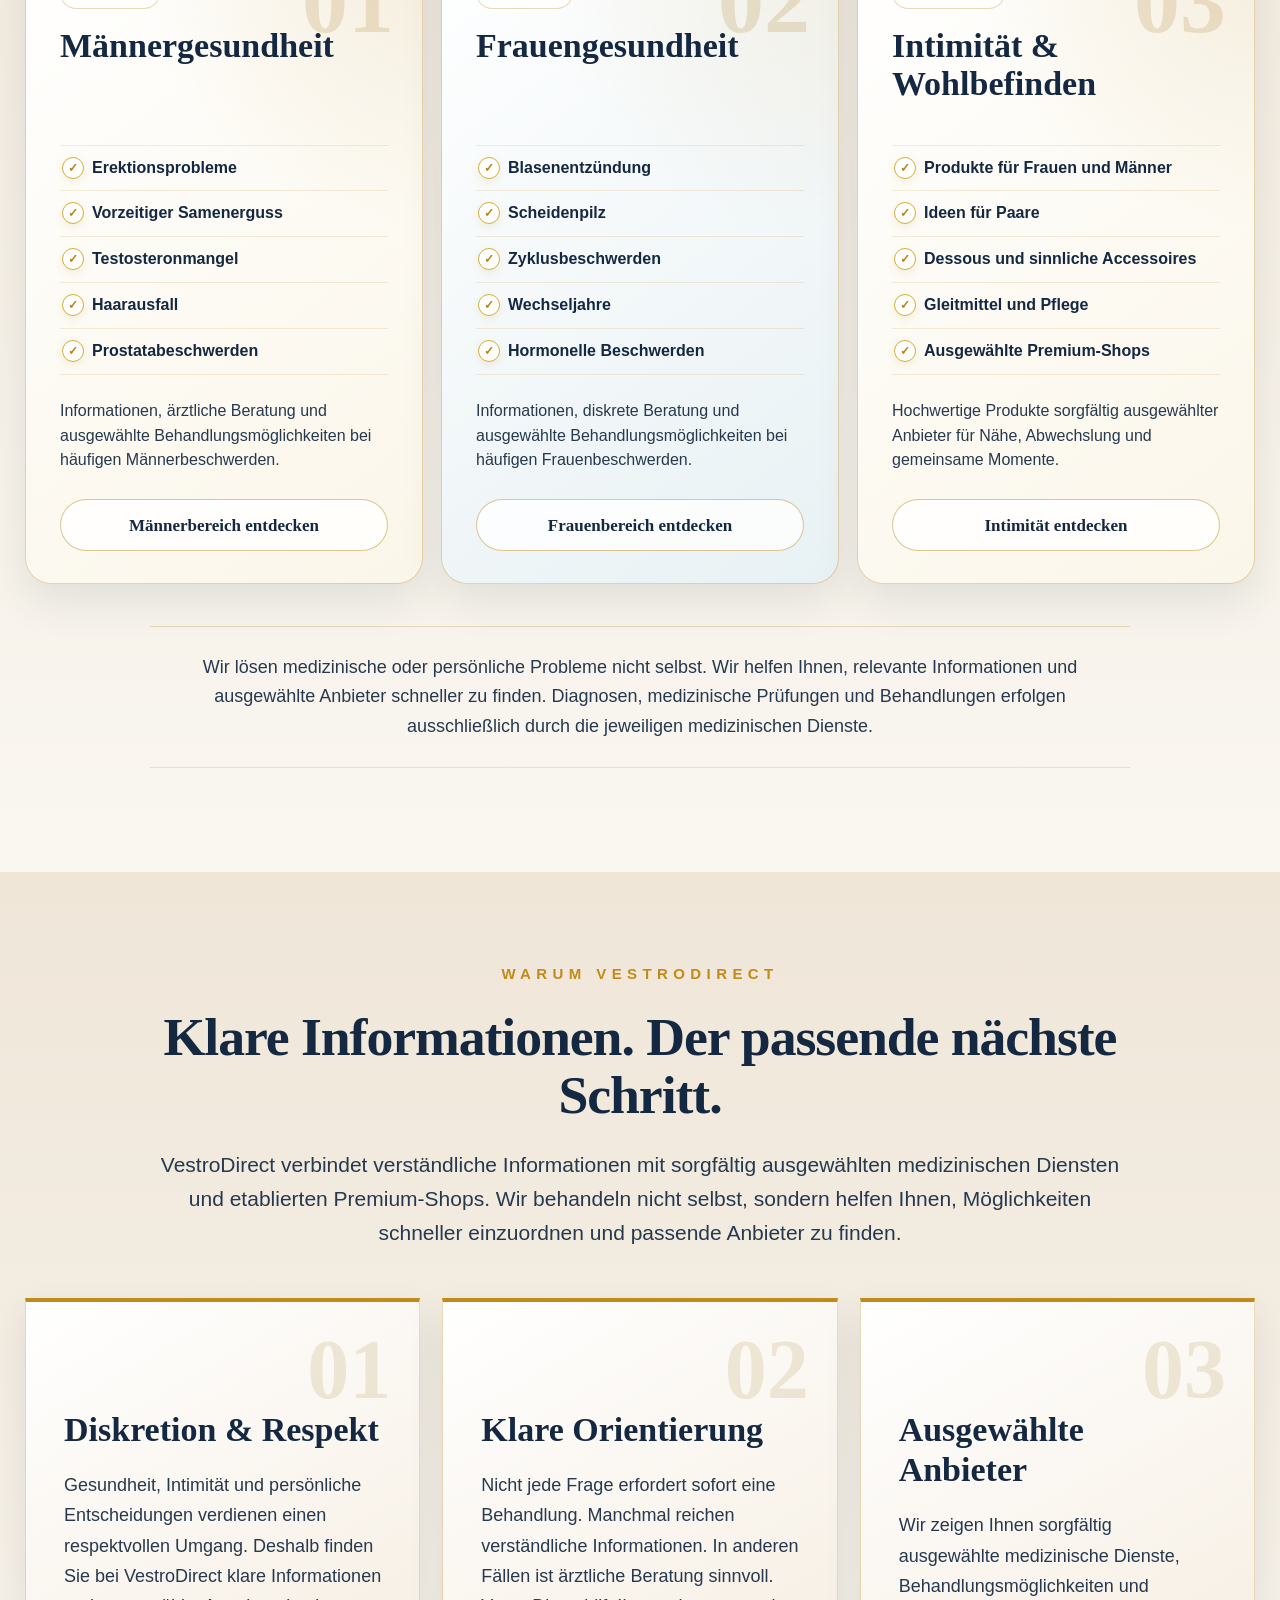
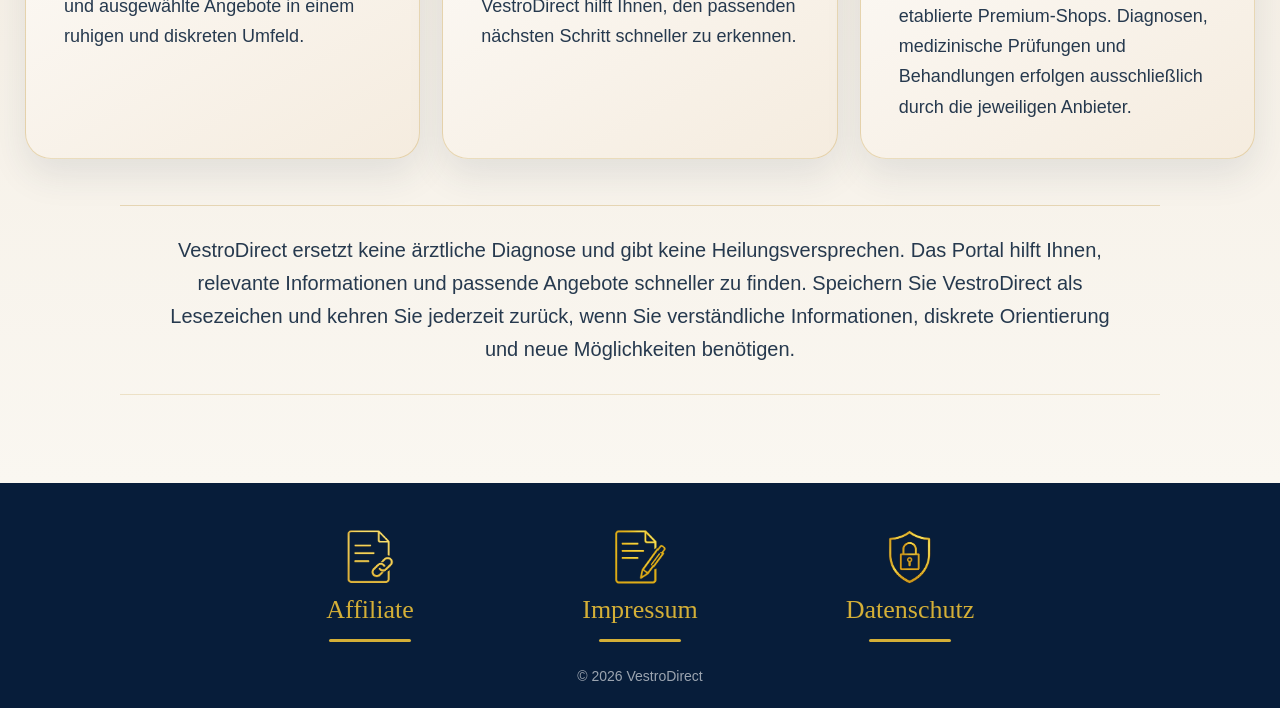
==== commit 26a053e2: "Update index.html" ====
--- a/index.html
+++ b/index.html
@@ -575,7 +575,7 @@
 
 </section>
 
-      <!-- =========================
+     <!-- =========================
      PRINCIPLES SECTION
 ========================= -->
 <section class="principles-section">
@@ -591,25 +591,23 @@
         </span>
 
         <h2
-            data-de="Probleme ändern sich. Vertrauen bleibt."
-            data-en="Problems change. Trust remains."
-        >
-            Probleme ändern sich. Vertrauen bleibt.
+            data-de="Klare Informationen. Der passende nächste Schritt."
+            data-en="Clear information. The right next step."
+        >
+            Klare Informationen. Der passende nächste Schritt.
         </h2>
 
         <p
-            data-de="Persönliche Fragen entstehen oft unerwartet. Manchmal geht es um Gesundheit, Nähe, Selbstvertrauen oder andere private Entscheidungen. VestroDirect hilft Ihnen, ruhig zu bleiben, sich zu orientieren und passende Lösungen zu entdecken."
-            data-en="Personal questions often arise unexpectedly. Sometimes they are about health, intimacy, confidence or private decisions. VestroDirect helps you stay calm, find orientation and discover suitable solutions."
-        >
-            Persönliche Fragen entstehen oft unerwartet.
-            Manchmal geht es um Gesundheit,
-            Nähe, Selbstvertrauen oder andere
-            private Entscheidungen.
-            VestroDirect hilft Ihnen,
-            ruhig zu bleiben,
-            sich zu orientieren
-            und passende Lösungen
-            zu entdecken.
+            data-de="VestroDirect verbindet verständliche Informationen mit sorgfältig ausgewählten medizinischen Diensten und etablierten Premium-Shops. Wir behandeln nicht selbst, sondern helfen Ihnen, Möglichkeiten schneller einzuordnen und passende Anbieter zu finden."
+            data-en="VestroDirect combines clear information with carefully selected medical services and established premium shops. We do not provide treatment ourselves. We help you understand the available options and find suitable providers more quickly."
+        >
+            VestroDirect verbindet verständliche Informationen
+            mit sorgfältig ausgewählten medizinischen Diensten
+            und etablierten Premium-Shops.
+            Wir behandeln nicht selbst,
+            sondern helfen Ihnen,
+            Möglichkeiten schneller einzuordnen
+            und passende Anbieter zu finden.
         </p>
 
     </div>
@@ -622,22 +620,24 @@
             <span class="principle-number">01</span>
 
             <h3
-                data-de="Diskretion"
-                data-en="Discretion"
-            >
-                Diskretion
+                data-de="Diskretion & Respekt"
+                data-en="Discretion & respect"
+            >
+                Diskretion & Respekt
             </h3>
 
             <p
-                data-de="Nicht jedes persönliche Thema gehört in ein öffentliches Gespräch. Deshalb steht ein respektvoller und diskreter Umgang bei VestroDirect immer an erster Stelle."
-                data-en="Not every personal topic belongs in a public conversation. Respect and discretion always come first at VestroDirect."
-            >
-                Nicht jedes persönliche Thema
-                gehört in ein öffentliches Gespräch.
-                Deshalb steht ein respektvoller
-                und diskreter Umgang
-                bei VestroDirect
-                immer an erster Stelle.
+                data-de="Gesundheit, Intimität und persönliche Entscheidungen verdienen einen respektvollen Umgang. Deshalb finden Sie bei VestroDirect klare Informationen und ausgewählte Angebote in einem ruhigen und diskreten Umfeld."
+                data-en="Health, intimacy and personal decisions deserve respectful treatment. That is why VestroDirect presents clear information and selected options in a calm and discreet environment."
+            >
+                Gesundheit, Intimität
+                und persönliche Entscheidungen
+                verdienen einen respektvollen Umgang.
+                Deshalb finden Sie bei VestroDirect
+                klare Informationen
+                und ausgewählte Angebote
+                in einem ruhigen
+                und diskreten Umfeld.
             </p>
 
         </article>
@@ -648,21 +648,24 @@
             <span class="principle-number">02</span>
 
             <h3
-                data-de="Orientierung"
-                data-en="Guidance"
-            >
-                Orientierung
+                data-de="Klare Orientierung"
+                data-en="Clear guidance"
+            >
+                Klare Orientierung
             </h3>
 
             <p
-                data-de="Wer seine Situation besser versteht, trifft ruhigere Entscheidungen. Verständliche Informationen helfen dabei, passende Möglichkeiten schneller zu erkennen."
-                data-en="Understanding your situation leads to calmer decisions. Clear information helps recognize suitable options more easily."
-            >
-                Wer seine Situation besser versteht,
-                trifft ruhigere Entscheidungen.
-                Verständliche Informationen
-                helfen dabei,
-                passende Möglichkeiten
+                data-de="Nicht jede Frage erfordert sofort eine Behandlung. Manchmal reichen verständliche Informationen. In anderen Fällen ist ärztliche Beratung sinnvoll. VestroDirect hilft Ihnen, den passenden nächsten Schritt schneller zu erkennen."
+                data-en="Not every question requires immediate treatment. Sometimes clear information is enough. In other cases, medical advice may be appropriate. VestroDirect helps you identify the right next step more quickly."
+            >
+                Nicht jede Frage
+                erfordert sofort eine Behandlung.
+                Manchmal reichen
+                verständliche Informationen.
+                In anderen Fällen
+                ist ärztliche Beratung sinnvoll.
+                VestroDirect hilft Ihnen,
+                den passenden nächsten Schritt
                 schneller zu erkennen.
             </p>
 
@@ -674,23 +677,25 @@
             <span class="principle-number">03</span>
 
             <h3
-                data-de="Verlässlichkeit"
-                data-en="Reliability"
-            >
-                Verlässlichkeit
+                data-de="Ausgewählte Anbieter"
+                data-en="Selected providers"
+            >
+                Ausgewählte Anbieter
             </h3>
 
             <p
-                data-de="Heute suchen Sie vielleicht Antworten auf eine Frage. Morgen entsteht eine andere. VestroDirect bleibt eine vertrauensvolle Anlaufstelle für persönliche Themen."
-                data-en="Today you may be looking for one answer. Tomorrow another question may arise. VestroDirect remains a trusted place for personal topics."
-            >
-                Heute suchen Sie vielleicht
-                Antworten auf eine Frage.
-                Morgen entsteht eine andere.
-                VestroDirect bleibt
-                eine vertrauensvolle
-                Anlaufstelle
-                für persönliche Themen.
+                data-de="Wir zeigen Ihnen sorgfältig ausgewählte medizinische Dienste, Behandlungsmöglichkeiten und etablierte Premium-Shops. Diagnosen, medizinische Prüfungen und Behandlungen erfolgen ausschließlich durch die jeweiligen Anbieter."
+                data-en="We present carefully selected medical services, treatment options and established premium shops. Diagnoses, medical assessments and treatments are provided exclusively by the respective providers."
+            >
+                Wir zeigen Ihnen
+                sorgfältig ausgewählte
+                medizinische Dienste,
+                Behandlungsmöglichkeiten
+                und etablierte Premium-Shops.
+                Diagnosen, medizinische Prüfungen
+                und Behandlungen erfolgen
+                ausschließlich durch
+                die jeweiligen Anbieter.
             </p>
 
         </article>
@@ -700,24 +705,27 @@
     <div class="principles-note">
 
         <p
-            data-de="Persönliche Fragen begleiten viele Menschen über Jahre hinweg. Speichern Sie VestroDirect als Lesezeichen und kehren Sie jederzeit zurück, wenn Sie verständliche Informationen, diskrete Orientierung und neue Lösungen benötigen."
-            data-en="Personal questions accompany many people throughout life. Save VestroDirect as a bookmark and return whenever you need clear information, discreet guidance and new solutions."
-        >
-            Persönliche Fragen begleiten
-            viele Menschen
-            über verschiedene Lebensphasen.
+            data-de="VestroDirect ersetzt keine ärztliche Diagnose und gibt keine Heilungsversprechen. Das Portal hilft Ihnen, relevante Informationen und passende Angebote schneller zu finden. Speichern Sie VestroDirect als Lesezeichen und kehren Sie jederzeit zurück, wenn Sie verständliche Informationen, diskrete Orientierung und neue Möglichkeiten benötigen."
+            data-en="VestroDirect does not replace a medical diagnosis and makes no promises of a cure. The portal helps you find relevant information and suitable options more quickly. Save VestroDirect as a bookmark and return whenever you need clear information, discreet guidance and new options."
+        >
+            VestroDirect ersetzt
+            keine ärztliche Diagnose
+            und gibt keine Heilungsversprechen.
+            Das Portal hilft Ihnen,
+            relevante Informationen
+            und passende Angebote
+            schneller zu finden.
             Speichern Sie VestroDirect
             als Lesezeichen
             und kehren Sie jederzeit zurück,
             wenn Sie verständliche Informationen,
             diskrete Orientierung
-            und neue Lösungen benötigen.
+            und neue Möglichkeiten benötigen.
         </p>
 
     </div>
 
 </section>
-
 <!-- =========================
      FOOTER
 ========================= -->
--- a/css/style.css
+++ b/css/style.css
@@ -453,17 +453,18 @@
     margin:0 auto;
     display:grid;
     grid-template-columns:repeat(3,minmax(0,1fr));
+    align-items:stretch;
     gap:18px;
 }
 
 .portal-card{
     position:relative;
-    min-height:360px;
+    min-height:650px;
     overflow:hidden;
     display:flex;
     flex-direction:column;
-    justify-content:flex-end;
-    padding:44px 38px 34px;
+    align-items:flex-start;
+    padding:42px 34px 32px;
     border:1px solid rgba(199,161,75,.45);
     border-radius:26px;
     background:
@@ -517,81 +518,137 @@
     line-height:1;
 }
 
+.portal-card-category{
+    position:relative;
+    z-index:2;
+    display:inline-block;
+    margin-bottom:18px;
+    padding:7px 15px;
+    border:1px solid rgba(199,161,75,.40);
+    border-radius:999px;
+    color:#b88928;
+    background:rgba(255,255,255,.72);
+    font-size:13px;
+    font-weight:800;
+    line-height:1.2;
+    letter-spacing:.14em;
+}
+
 .portal-card h3{
     position:relative;
-    z-index:1;
+    z-index:2;
+    width:100%;
+    max-width:none;
+    min-height:94px;
+    margin:0;
     color:var(--navy-text);
     font-family:Georgia, "Times New Roman", serif;
-    font-size:42px;
+    font-size:34px;
     font-weight:700;
     line-height:1.12;
-}
-
-.portal-card p{
-    position:relative;
-    z-index:2;
-    margin-top:16px;
-    margin-bottom:24px;
-    color:#c28a18;
-    font-family:Georgia, "Times New Roman", serif;
-    font-size:25px;
-    font-weight:700;
-    line-height:1.2;
-    letter-spacing:.03em;
-}
-
-.portal-card p::after{
-    content:"";
-    display:block;
-    width:82px;
-    height:2px;
-    margin-top:18px;
-    border-radius:999px;
-    background:linear-gradient(
-        90deg,
-        #d4af37,
-        rgba(212,175,55,.25)
-    );
+    overflow-wrap:normal;
+    word-break:normal;
+    hyphens:auto;
 }
 
 .card-points{
     position:relative;
     z-index:2;
-    display:flex;
-    justify-content:space-between;
-    align-items:flex-start;
-    gap:20px;
-    margin-top:8px;
+    width:100%;
+    display:flex;
+    flex-direction:column;
+    align-items:stretch;
+    gap:0;
+    margin:24px 0 0;
+    padding:0;
     list-style:none;
 }
 
 .card-points li{
-    flex:1;
-    display:flex;
-    flex-direction:column;
+    position:relative;
+    width:100%;
+    min-height:46px;
+    display:flex;
     align-items:center;
-    text-align:center;
+    padding:10px 4px 10px 32px;
+    border-bottom:1px solid rgba(199,161,75,.20);
     color:var(--navy-text);
     font-size:16px;
     font-weight:700;
-    line-height:1.28;
+    line-height:1.35;
+    text-align:left;
+}
+
+.card-points li:first-child{
+    border-top:1px solid rgba(199,161,75,.20);
 }
 
 .card-points li::before{
     content:"✓";
+    position:absolute;
+    left:2px;
+    top:50%;
     display:flex;
     align-items:center;
     justify-content:center;
-    width:42px;
-    height:42px;
-    margin-bottom:12px;
-    border:2px solid #d4af37;
+    width:20px;
+    height:20px;
+    border:1px solid #d4af37;
     border-radius:50%;
     background:#ffffff;
     color:#b88212;
-    font-size:22px;
+    font-size:12px;
     font-weight:800;
-    box-shadow:0 5px 14px rgba(199,161,75,.20);
+    line-height:1;
+    transform:translateY(-50%);
+    box-shadow:0 3px 8px rgba(199,161,75,.16);
+}
+
+.portal-card .portal-card-description{
+    position:relative;
+    z-index:2;
+    margin:24px 0 0;
+    color:var(--text);
+    font-family:Arial, Helvetica, sans-serif;
+    font-size:16px;
+    font-weight:500;
+    line-height:1.55;
+    letter-spacing:0;
+}
+
+.portal-card .portal-card-description::after{
+    display:none;
+}
+
+.portal-card-link{
+    position:relative;
+    z-index:2;
+    width:100%;
+    min-height:52px;
+    display:flex;
+    align-items:center;
+    justify-content:center;
+    margin-top:auto;
+    padding:14px 18px;
+    border:1px solid rgba(199,161,75,.60);
+    border-radius:999px;
+    color:var(--navy-text);
+    background:rgba(255,255,255,.80);
+    font-family:Georgia, "Times New Roman", serif;
+    font-size:17px;
+    font-weight:700;
+    line-height:1.25;
+    text-align:center;
+    transition:
+        color .22s ease,
+        background .22s ease,
+        border-color .22s ease;
+}
+
+.portal-card:hover .portal-card-link{
+    border-color:#d4af37;
+    color:#ffffff;
+    background:var(--navy-text);
 }
 
 .portal-note{
@@ -606,10 +663,9 @@
 .portal-note p{
     margin:0;
     color:var(--text);
-    font-size:19px;
+    font-size:18px;
     line-height:1.62;
 }
-
 /* ==================================================
    13 EDITORIAL SECTION
 ================================================== */
@@ -1135,35 +1191,72 @@
         box-sizing:border-box;
     }
 
-    .portal-card{
-        padding:38px 26px 30px;
-    }
-
-    .portal-card h3{
-        font-size:34px;
-    }
-
-    .portal-card p{
-        font-size:21px;
-    }
-
-    .card-points{
-        gap:18px;
-    }
-
-    .card-points li{
-        font-size:14px;
-    }
-
-    .portal-note,
-    .principles-note{
-        padding:24px 18px;
-    }
-
-    .portal-note p,
-    .principles-note p{
-        font-size:17px;
-    }
+.portal-card{
+    min-height:auto;
+    padding:34px 24px 26px;
+}
+
+.portal-card-category{
+    margin-bottom:16px;
+    padding:7px 14px;
+    font-size:12px;
+}
+
+.portal-card h3{
+    max-width:260px;
+    min-height:auto;
+    padding-right:18px;
+    font-size:33px;
+    line-height:1.12;
+}
+
+.card-number{
+    top:18px;
+    right:20px;
+    font-size:72px;
+}
+
+.card-points{
+    gap:0;
+    margin-top:22px;
+}
+
+.card-points li{
+    min-height:44px;
+    padding:9px 2px 9px 30px;
+    font-size:15px;
+    line-height:1.35;
+}
+
+.card-points li::before{
+    width:19px;
+    height:19px;
+    font-size:11px;
+}
+
+.portal-card .portal-card-description{
+    margin-top:22px;
+    font-size:15px;
+    line-height:1.55;
+}
+
+.portal-card-link{
+    min-height:50px;
+    margin-top:26px;
+    padding:13px 16px;
+    font-size:16px;
+}
+
+.portal-note,
+.principles-note{
+    padding:24px 18px;
+}
+
+.portal-note p,
+.principles-note p{
+    font-size:16px;
+    line-height:1.6;
+}
 
     .editorial-card{
         padding:34px 26px;
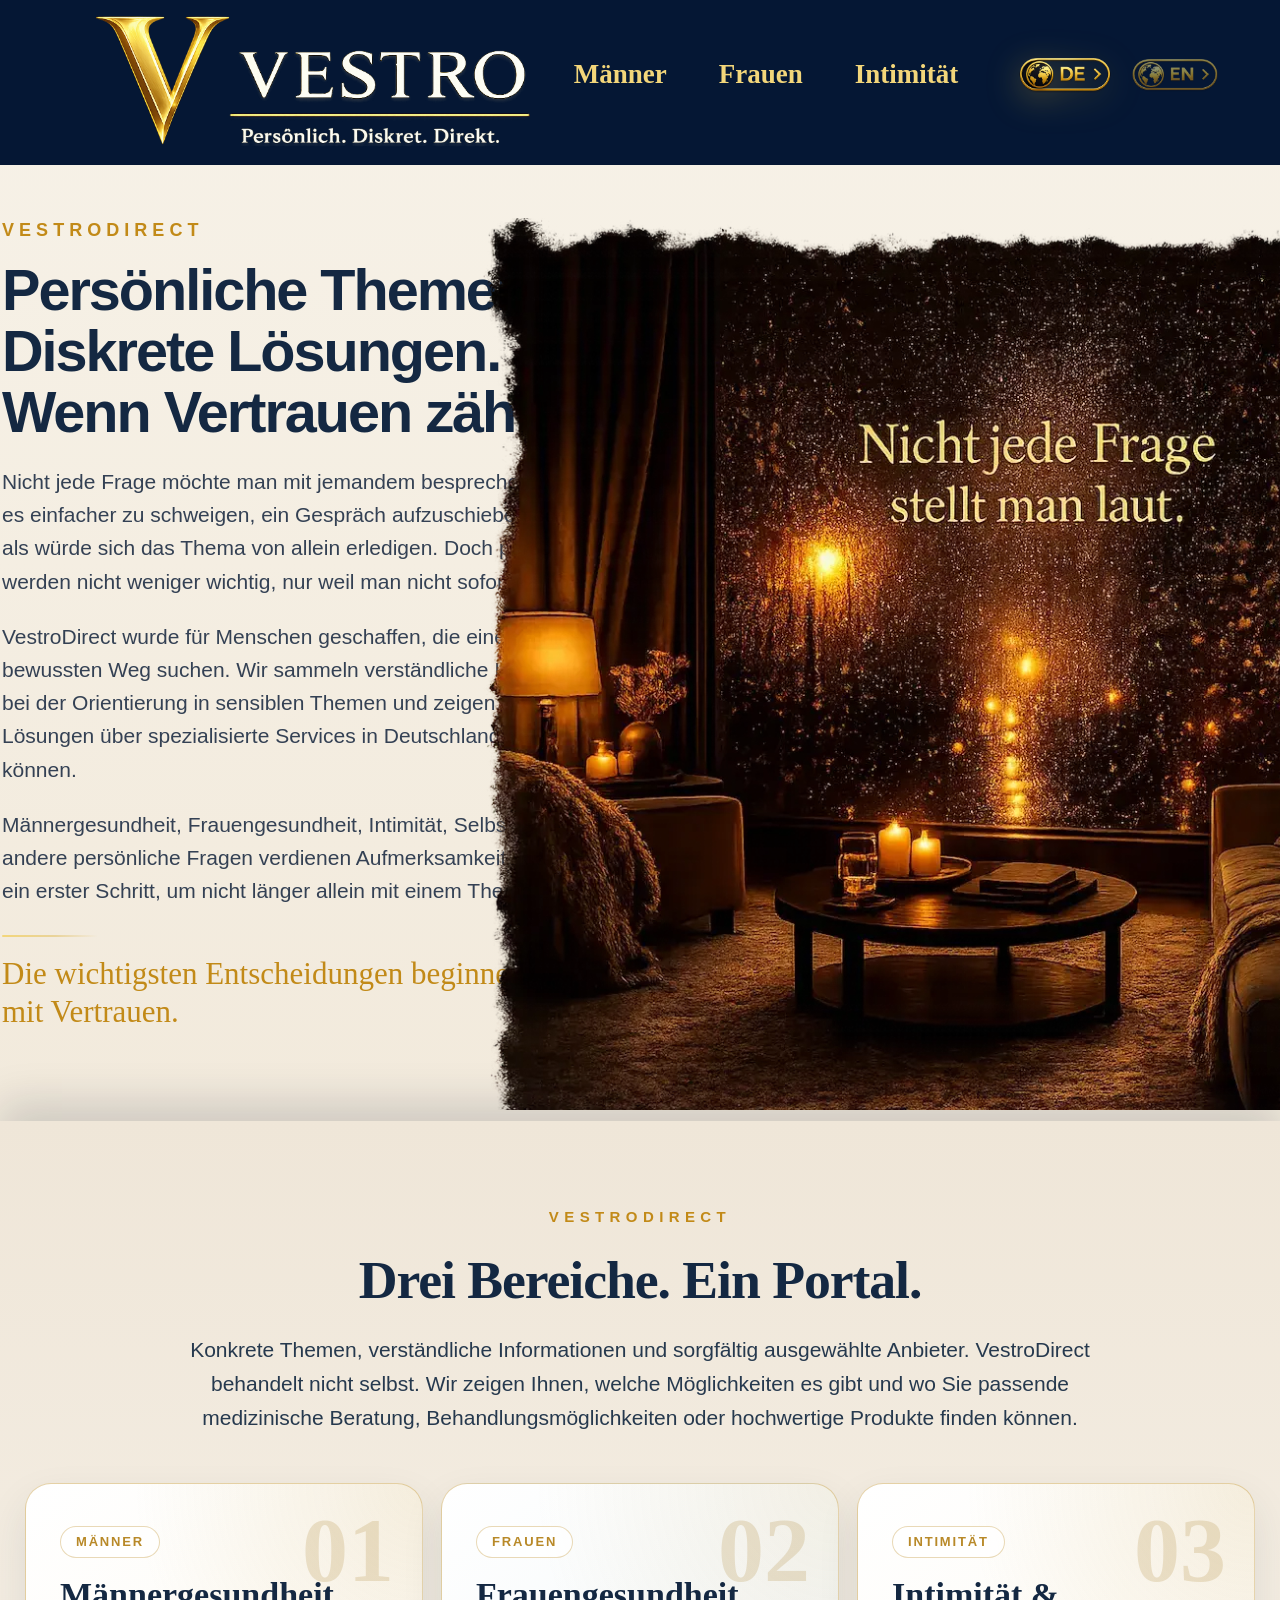
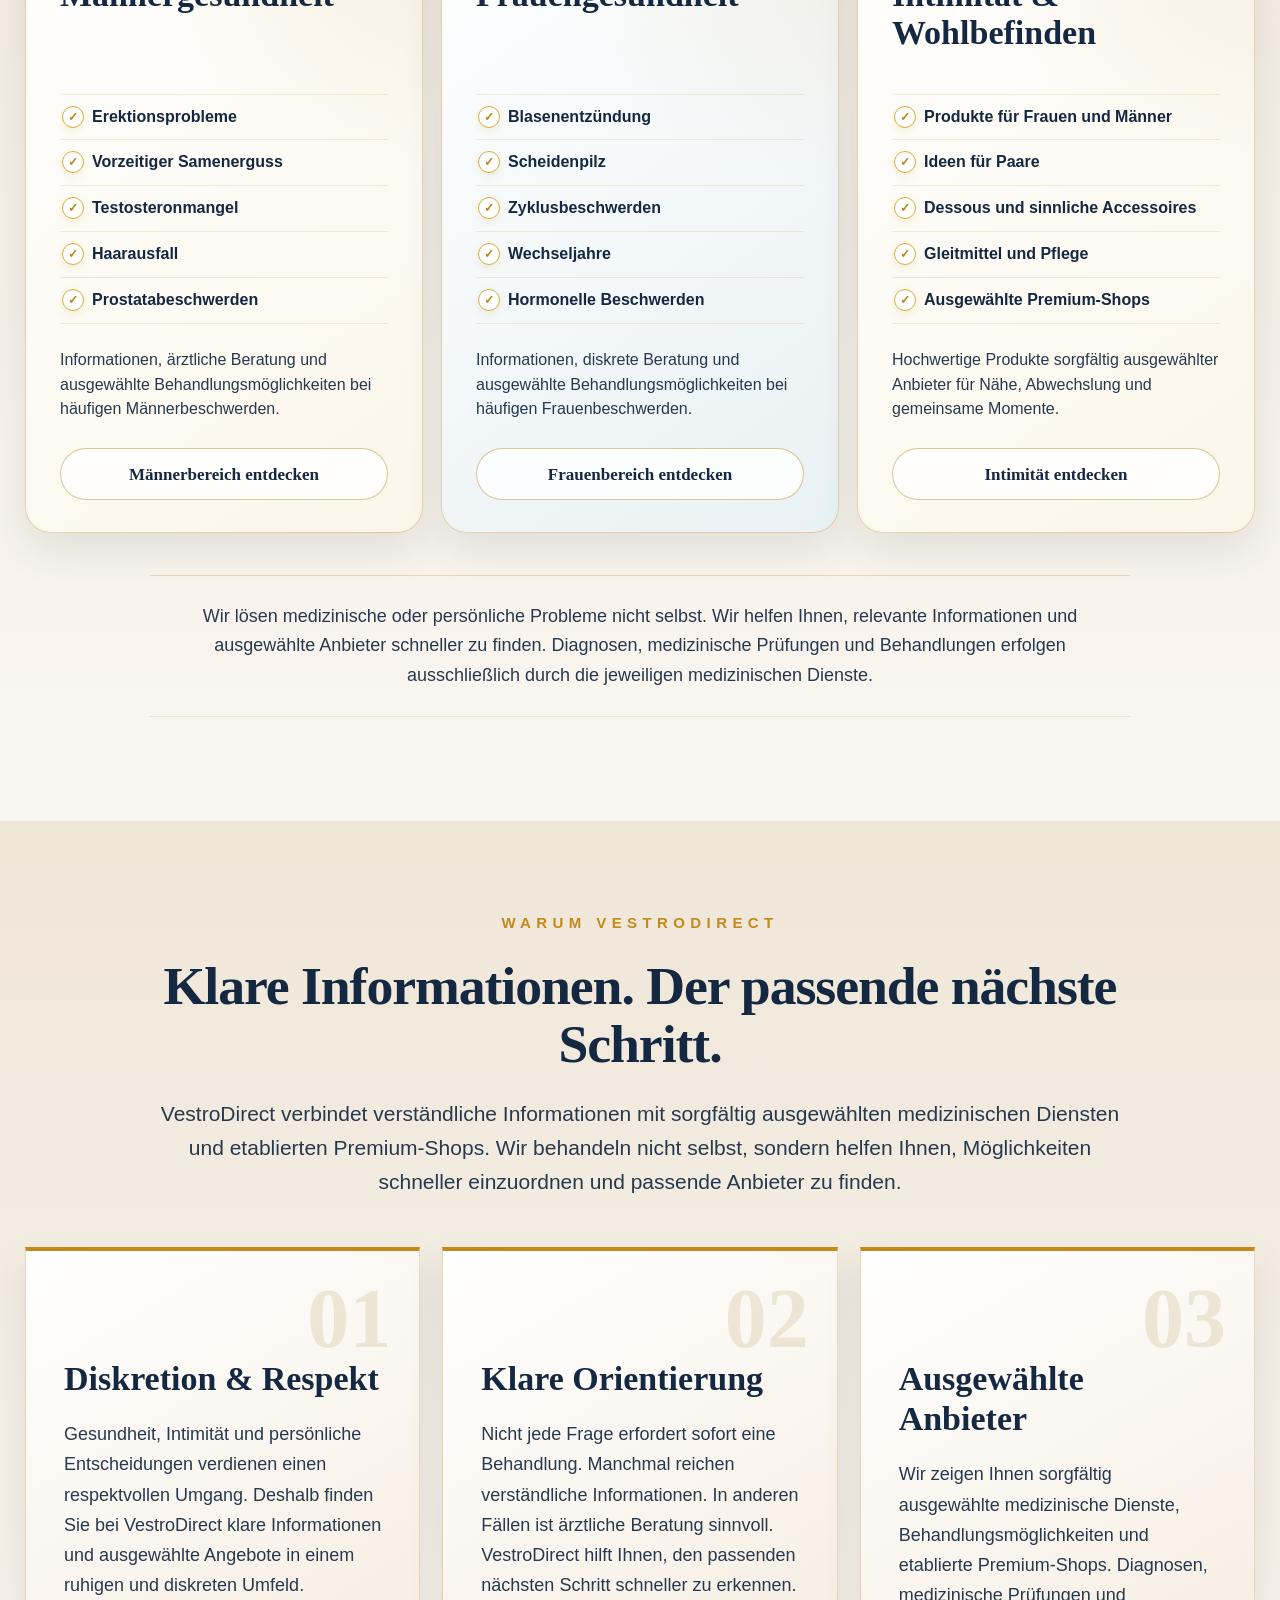
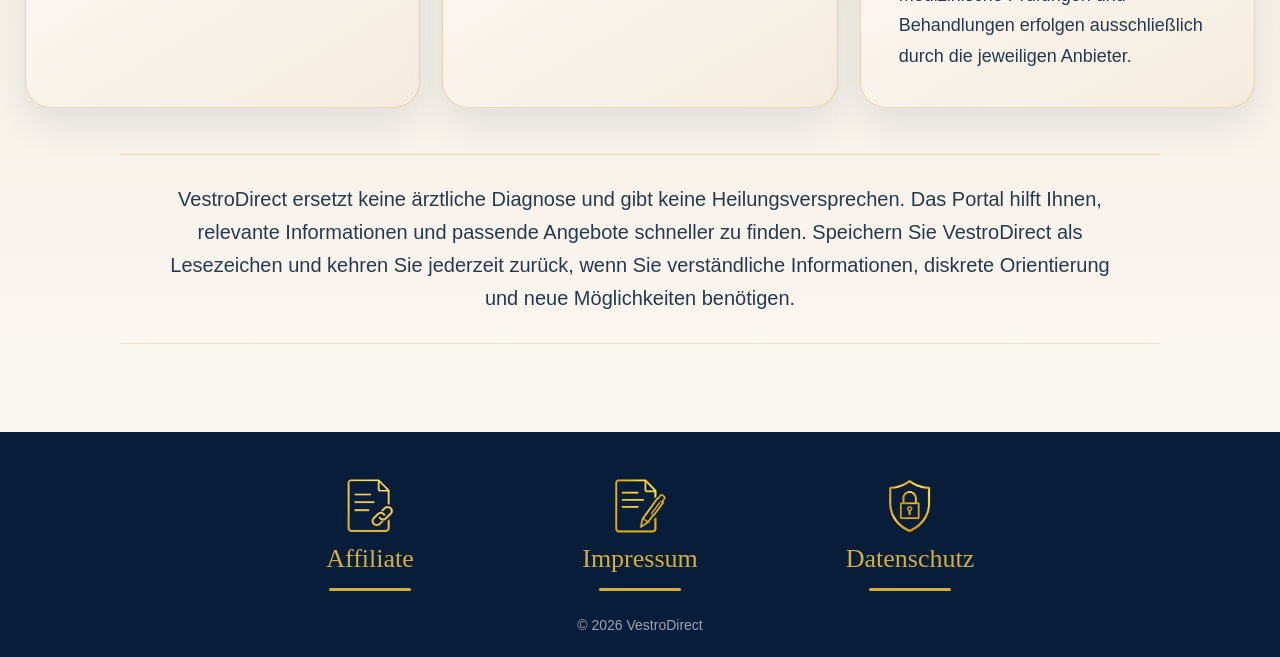
==== commit 74a745a3: "Update index.html" ====
--- a/index.html
+++ b/index.html
@@ -263,14 +263,7 @@
 
         </div>
 
-        <a
-            href="#bereiche"
-            class="scroll-down"
-            aria-label="Mehr entdecken"
-        >
-            ↓
-        </a>
-
+    
     </section>
 
     <!-- =========================
--- a/css/style.css
+++ b/css/style.css
@@ -1,7 +1,3 @@
-/* ==================================================
-   01 RESET
-================================================== */
-
 *{
     margin:0;
     padding:0;
@@ -87,27 +83,44 @@
     position:relative;
     min-height:930px;
     overflow:hidden;
-    color:#ffffff;
+
+    color:var(--navy-text);
+
     background:
         linear-gradient(
-            90deg,
-            rgba(5,23,52,.72) 0%,
-            rgba(5,23,52,.48) 43%,
-            rgba(5,23,52,.12) 100%
-        ),
-        url("../images/vestro_hero_luxury_navy_gold.webp");
-    background-size:cover;
-    background-position:center 58%;
-    background-repeat:no-repeat;
-}
-
+            180deg,
+            #f7f2e8 0%,
+            #f2eadc 100%
+        );
+}
+.hero::before{
+
+    content:"";
+
+    position:absolute;
+
+    left:0;
+    top:0;
+
+    width:100%;
+    height:165px;
+
+    background:#051734;
+
+    z-index:0;
+
+}
+.hero > *{
+    position:relative;
+    z-index:2;
+}
 .topbar{
     width:100%;
     display:flex;
     justify-content:space-between;
     align-items:flex-start;
     gap:32px;
-    padding:10px 42px 24px 92px;
+    padding:10px 42px 0px 92px;
 }
 
 .logo-link{
@@ -120,7 +133,7 @@
     width:440px;
     height:auto;
     display:block;
-    margin-top:46px;
+    margin-top:4px;
 }
 
 /* ==================================================
@@ -132,7 +145,7 @@
     align-items:center;
     justify-content:center;
     gap:52px;
-    margin-top:66px;
+    margin-top:42px;
 }
 
 .main-navigation a{
@@ -185,7 +198,7 @@
     display:flex;
     align-items:center;
     gap:0;
-    margin-top:42px;
+    margin-top:24px;
 }
 
 .lang-control{
@@ -248,9 +261,9 @@
 
 .hero-label{
     display:block;
-   margin-top:55px;
+   margin-top:70px;
     margin-bottom:18px;
-    color:var(--gold);
+   color:#c28a18;
     font-size:18px;
     font-weight:600;
     line-height:1.35;
@@ -261,18 +274,18 @@
 .hero-text h1{
     max-width:760px;
     margin-bottom:22px;
-    color:#ffffff;
+    color:var(--navy-text);
     font-size:clamp(50px,4.5vw,68px);
     line-height:1.06;
     font-weight:600;
     letter-spacing:-.035em;
-    text-shadow:0 4px 22px rgba(0,0,0,.35);
+   text-shadow:none;
 }
 
 .hero-text p{
     max-width:690px;
     margin-bottom:22px;
-    color:rgba(255,255,255,.96);
+    color:#344154;
     font-size:21px;
     line-height:1.58;
     font-weight:500;
@@ -297,12 +310,12 @@
 
 .hero-quote span{
     display:block;
-    color:var(--gold);
+    color:#c28a18;
     font-family:Georgia, "Times New Roman", serif;
     font-size:31px;
     font-weight:500;
     line-height:1.22;
-    text-shadow:0 3px 16px rgba(0,0,0,.35);
+    text-shadow:none;
 }
 
 /* ==================================================
@@ -311,8 +324,9 @@
 
 .hero-image{
     position:absolute;
+   z-index:2;
     right:-40px;
-    top:50px;
+    top:140px;
     width:840px;
     display:flex;
     justify-content:flex-end;
@@ -326,40 +340,6 @@
     display:block;
     object-fit:contain;
     transform: translateY(-70px); 
-}
-
-/* ==================================================
-   09 SCROLL DOWN
-================================================== */
-
-.scroll-down{
-    position:absolute;
-    left:50%;
-    bottom:34px;
-    width:50px;
-    height:50px;
-    display:flex;
-    align-items:center;
-    justify-content:center;
-    border:1px solid rgba(212,175,55,.8);
-    border-radius:50%;
-    color:#e6cb83;
-    font-size:28px;
-    line-height:1;
-    text-decoration:none;
-    background:rgba(7,27,61,.30);
-    box-shadow:0 12px 28px rgba(0,0,0,.22);
-    transform:translateX(-50%);
-    transition:
-        transform .22s ease,
-        border-color .22s ease,
-        background .22s ease;
-}
-
-.scroll-down:hover{
-    transform:translateX(-50%) translateY(-4px);
-    border-color:#e6cb83;
-    background:rgba(7,27,61,.50);
 }
 
 /* ==================================================
@@ -1059,7 +1039,7 @@
 }
 
     .lang-btn{
-        width:48px;
+        width:90px;
     }
 
    .lang-control{
@@ -1074,14 +1054,18 @@
         order:3;
     }
 
-    .main-navigation a{
-        font-size:19px;
-    }
-
+.main-navigation a{
+    color:#c28a18;
+    font-size:19px;
+    letter-spacing:.02em;
+}
+.main-navigation a:hover{
+    color:#c28a18;
+}
    .hero-container{
     width:100%;
     max-width:100%;
-    padding:18px 18px 76px;
+    padding:18px 18px 8px;
     margin:0 auto;
     display:block;
     box-sizing:border-box;
@@ -1103,7 +1087,7 @@
         max-width:100%;
         margin:18px auto 24px;
         font-size:40px;
-        line-height:1.08;
+        line-height:1.0;
         text-align:center;
     }
 
@@ -1124,26 +1108,23 @@
         line-height:1.35;
     }
 
-    .hero-image{
-        position:relative;
-        right:auto;
-        top:auto;
-        width:100%;
-        max-width:320px;
-        margin:34px auto 0;
-        display:flex;
-        justify-content:center;
-    }
+   .hero-image{
+    position:relative;
+    right:auto;
+    top:auto;
+    width:100%;
+    max-width:320px;
+    margin:20px auto 35px;
+    display:flex;
+    justify-content:center;
+}
 
     .hero-image img{
         width:100%;
         max-width:320px;
         height:auto;
         display:block;
-    }
-
-    .scroll-down{
-        bottom:22px;
+         transform:none;
     }
 
    .portal-sections,
@@ -1345,3 +1326,4 @@
     transform:none !important;
 }
 }
+
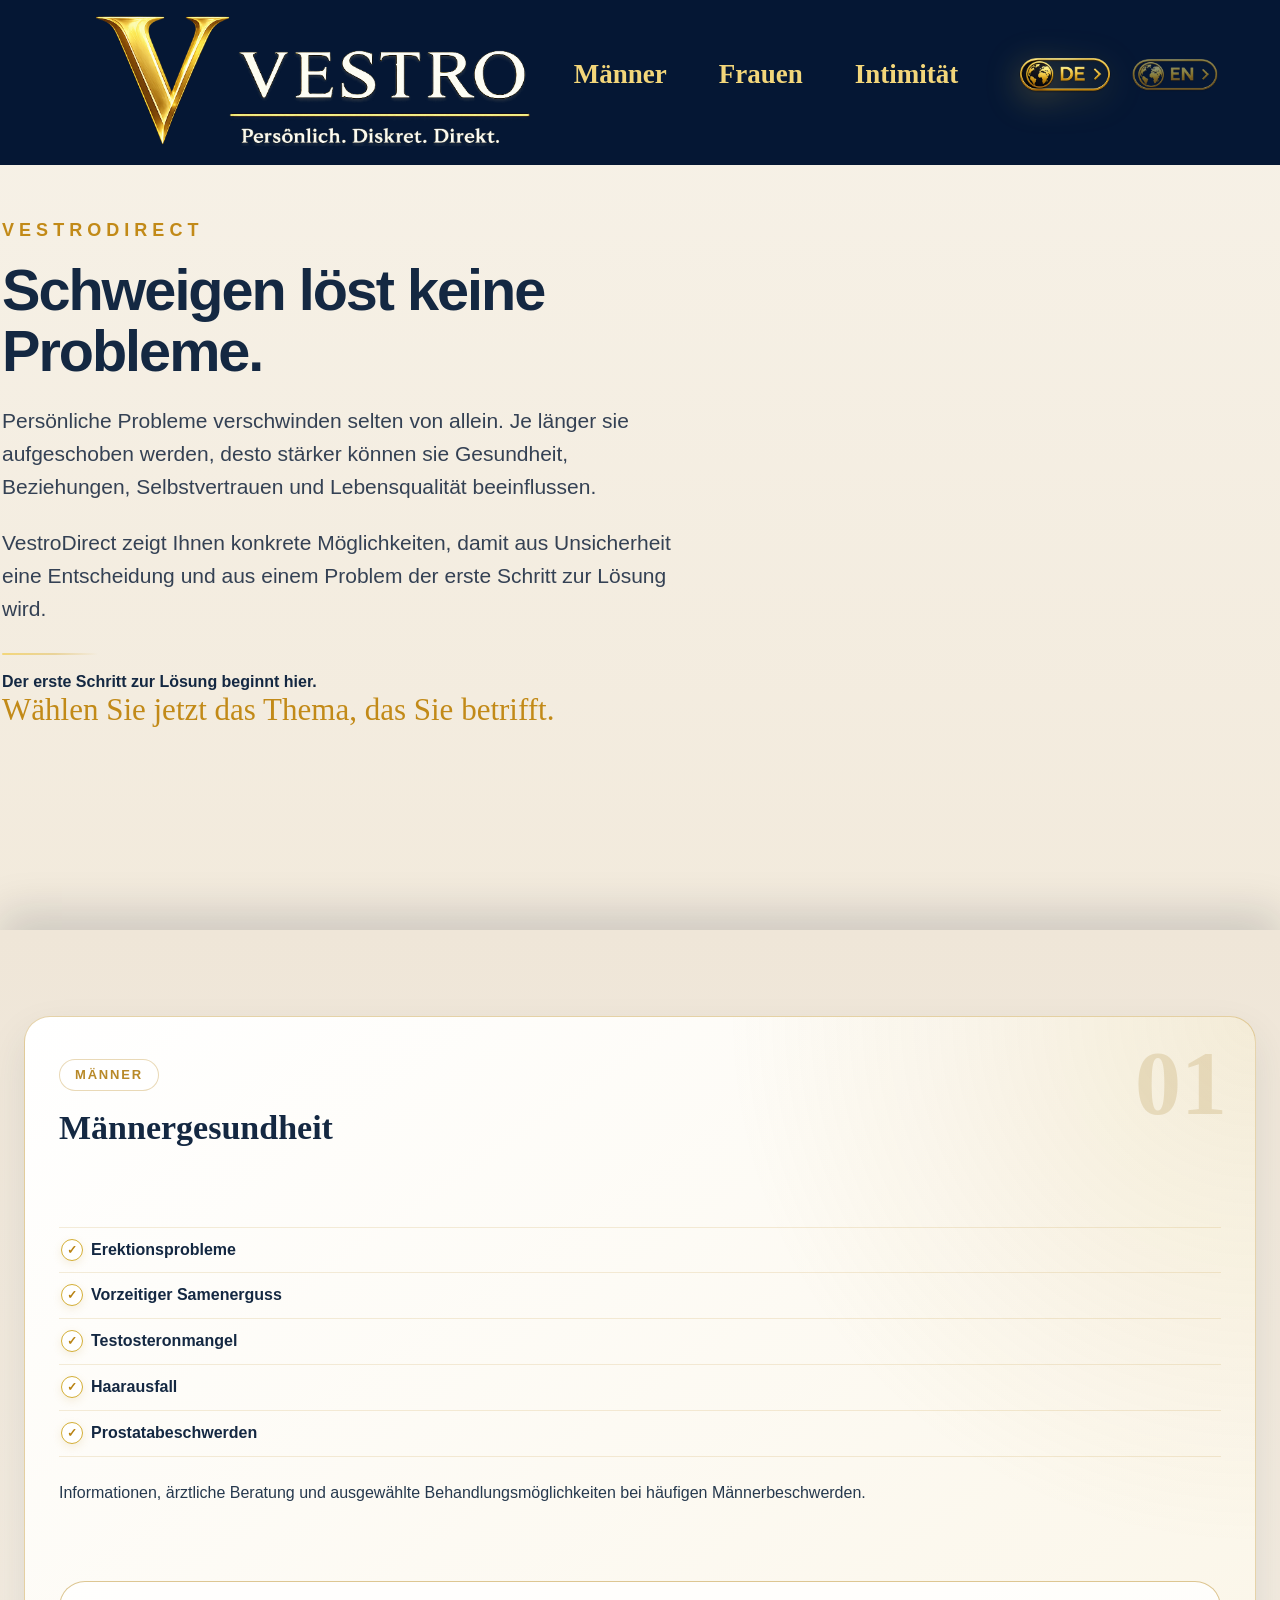
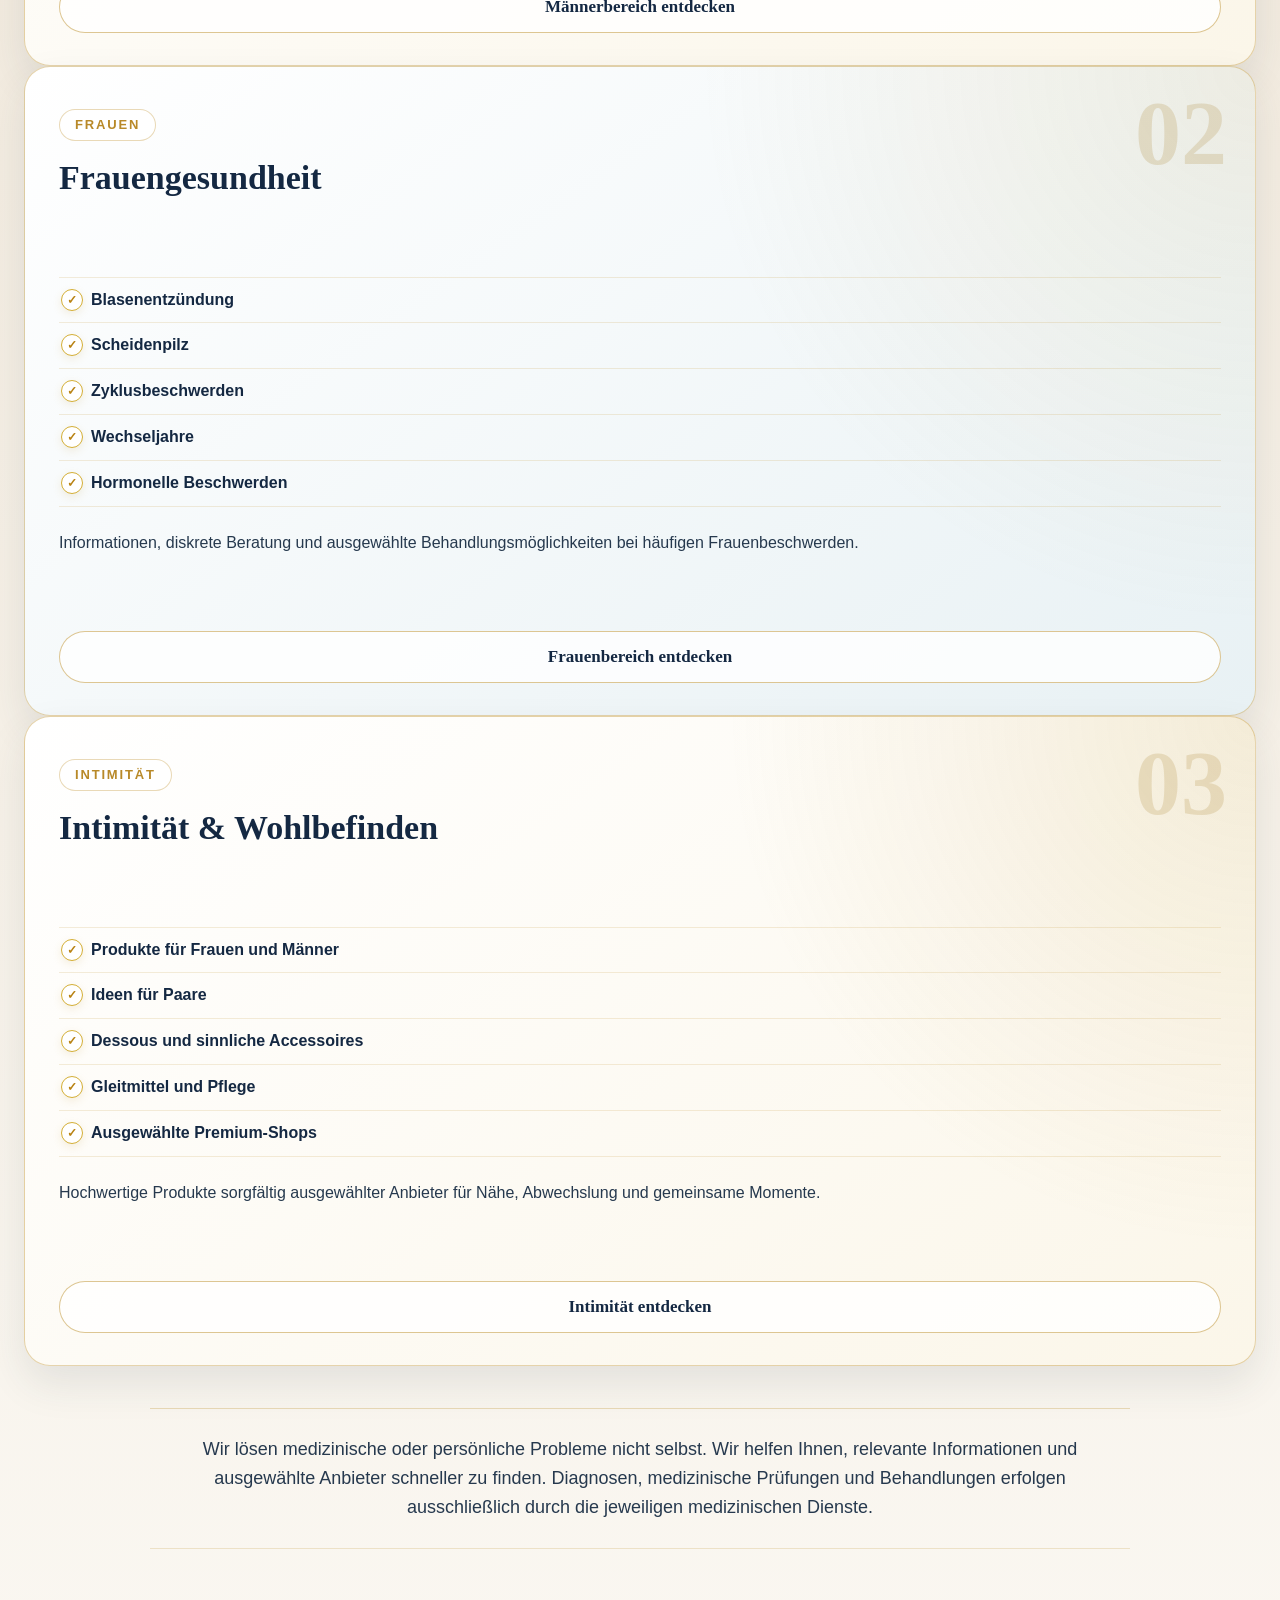
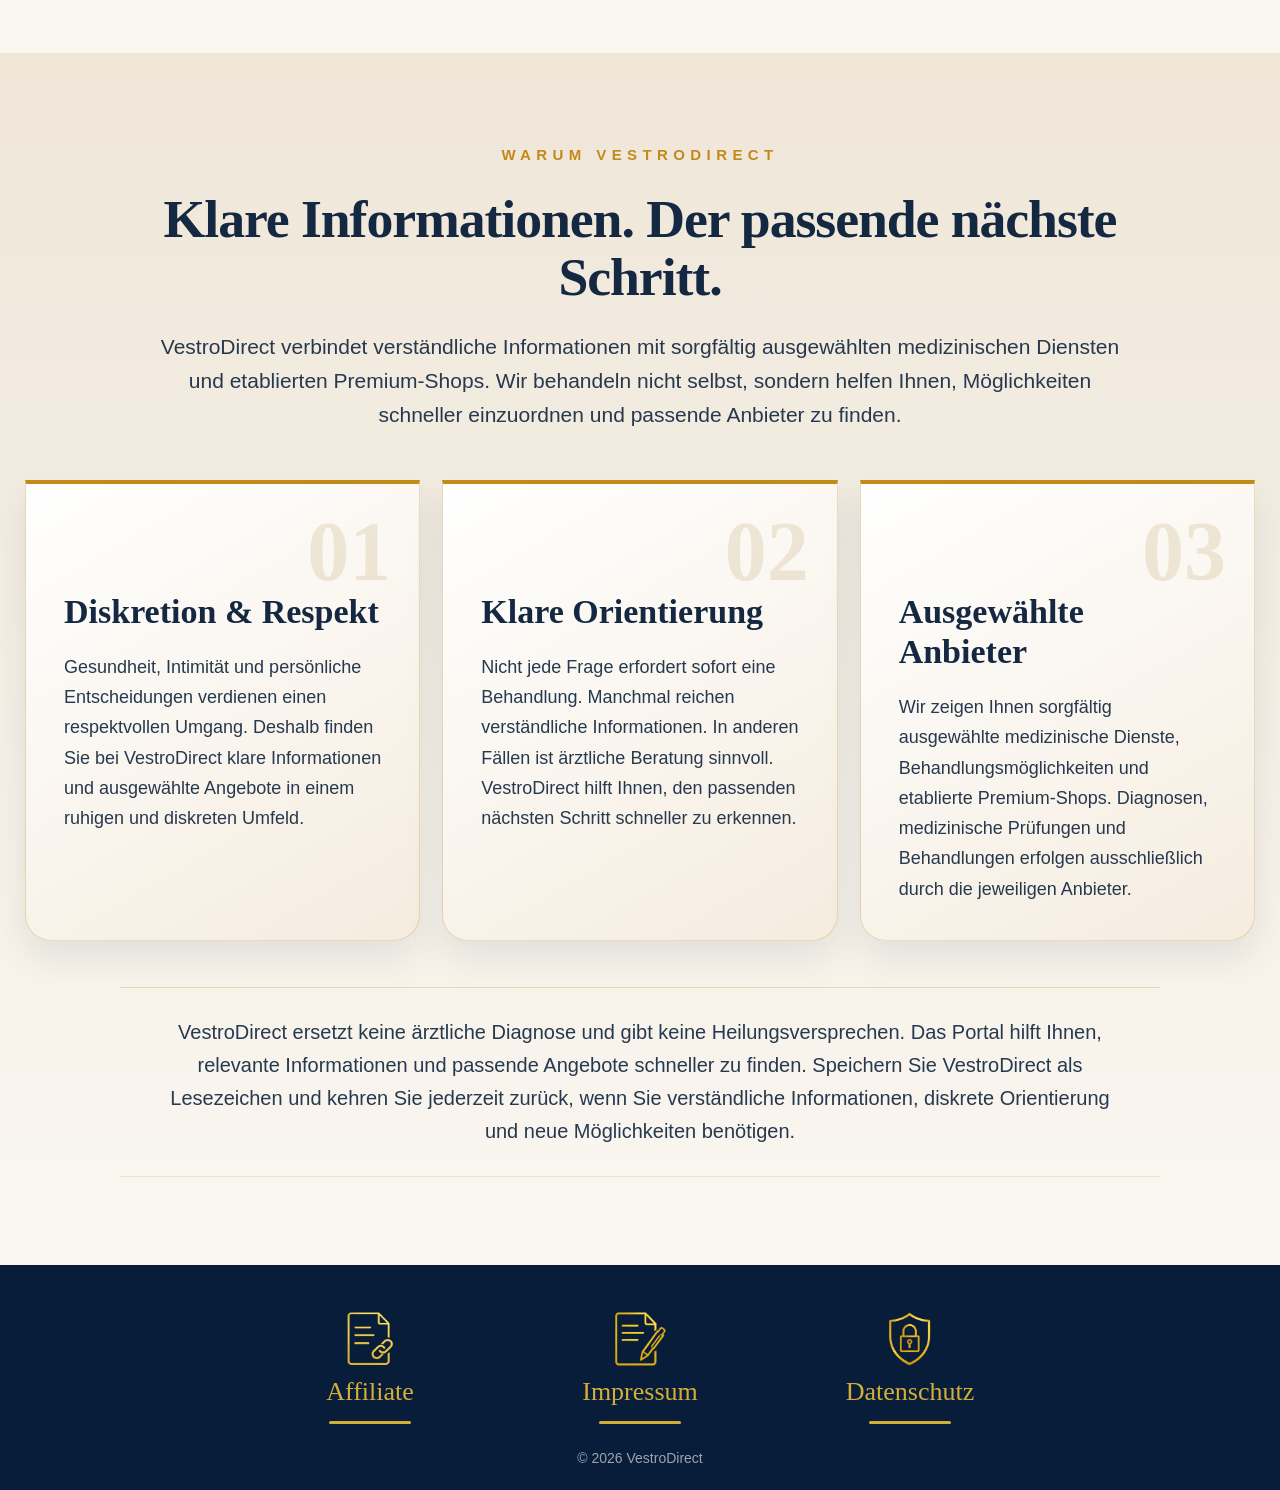
==== commit 9b76276b: "Update index.html" ====
--- a/index.html
+++ b/index.html
@@ -25,14 +25,11 @@
         content="width=device-width, initial-scale=1.0"
     >
 
-    <title>
-        VestroDirect | Diskrete Lösungen für persönliche Themen
-    </title>
-
+   <title>VestroDirect | Diskrete Lösungen. Exklusive Produkte.</title>
     <meta
-        name="description"
-        content="VestroDirect ist ein unabhängiges Informationsportal für persönliche Themen, diskrete Entscheidungen und vertrauensvolle Orientierung in Deutschland."
-    >
+  name="description"
+  content="Diskrete Lösungen und exklusive Produkte für Ihre persönlichen Bedürfnisse."
+>
 
     <meta
         name="tradetracker-site-verification"
@@ -67,15 +64,11 @@
     <meta property="og:type" content="website">
     <meta property="og:url" content="https://vestrodirect.de/">
 
-    <meta
-        property="og:title"
-        content="VestroDirect | Diskrete Lösungen für persönliche Themen"
-    >
-
-    <meta
-        property="og:description"
-        content="Ein unabhängiges Informationsportal für persönliche Themen, diskrete Entscheidungen und vertrauensvolle Orientierung in Deutschland."
-    >
+   <meta property="og:title"
+content="VestroDirect | Diskrete Lösungen. Exklusive Produkte.">
+
+    <meta property="og:description"
+content="Diskrete Lösungen und exklusive Produkte für Ihre persönlichen Bedürfnisse.">
 
     <meta
         property="og:image"
@@ -91,16 +84,11 @@
     ========================== -->
     <meta name="twitter:card" content="summary">
 
-    <meta
-        name="twitter:title"
-        content="VestroDirect | Diskrete Lösungen für persönliche Themen"
-    >
-
-    <meta
-        name="twitter:description"
-        content="Ein unabhängiges Informationsportal für persönliche Themen, diskrete Entscheidungen und vertrauensvolle Orientierung in Deutschland."
-    >
-
+    <meta property="og:description"
+content="Diskrete Lösungen. Exklusive Produkte.">
+
+   <meta name="twitter:description"
+content="Diskrete Lösungen und exklusive Produkte für Ihre persönlichen Bedürfnisse.">
     <meta
         name="twitter:image"
         content="https://vestrodirect.de/images/vestro_favicon_ring_512x512.png"
@@ -193,7 +181,7 @@
 
         </header>
 
-        <!-- Hero Content -->
+          <!-- Hero Content -->
         <div class="hero-container">
 
             <div class="hero-text">
@@ -207,65 +195,56 @@
                 </span>
 
                 <h1
-                    data-de="Persönliche Themen.<br>Diskrete Lösungen.<br>Wenn Vertrauen zählt."
-                    data-en="Personal topics.<br>Discreet solutions.<br>When trust matters."
-                >
-                    Persönliche Themen.<br>
-                    Diskrete Lösungen.<br>
-                    Wenn Vertrauen zählt.
+                    data-de="Schweigen löst keine Probleme."
+                    data-en="Silence does not solve problems."
+                >
+                    Schweigen löst keine Probleme.
                 </h1>
 
                 <p
-                    data-de="Nicht jede Frage möchte man mit jemandem besprechen. Manchmal ist es einfacher zu schweigen, ein Gespräch aufzuschieben oder so zu tun, als würde sich das Thema von allein erledigen. Doch persönliche Fragen werden nicht weniger wichtig, nur weil man nicht sofort darüber spricht."
-                    data-en="Not every question is something people want to discuss with someone else. Sometimes it feels easier to stay silent, postpone a conversation or pretend the topic will disappear on its own. But personal questions do not become less important simply because they are not spoken about immediately."
-                >
-                    Nicht jede Frage möchte man mit jemandem besprechen. Manchmal ist es einfacher zu schweigen,
-                    ein Gespräch aufzuschieben oder so zu tun, als würde sich das Thema von allein erledigen.
-                    Doch persönliche Fragen werden nicht weniger wichtig, nur weil man nicht sofort darüber spricht.
+                    data-de="Persönliche Probleme verschwinden selten von allein. Je länger sie aufgeschoben werden, desto stärker können sie Gesundheit, Beziehungen, Selbstvertrauen und Lebensqualität beeinflussen."
+                    data-en="Personal problems rarely disappear on their own. The longer they are postponed, the more they can affect health, relationships, confidence and quality of life."
+                >
+                    Persönliche Probleme verschwinden selten von allein.
+                    Je länger sie aufgeschoben werden, desto stärker können sie
+                    Gesundheit, Beziehungen, Selbstvertrauen und Lebensqualität
+                    beeinflussen.
                 </p>
 
                 <p
-                    data-de="VestroDirect wurde für Menschen geschaffen, die einen ruhigen und bewussten Weg suchen. Wir sammeln verständliche Informationen, helfen bei der Orientierung in sensiblen Themen und zeigen, wo passende Lösungen über spezialisierte Services in Deutschland gefunden werden können."
-                    data-en="VestroDirect was created for people who prefer a calm and thoughtful path. We collect clear information, help with orientation around sensitive topics and show where suitable solutions can be found through specialized services in Germany."
-                >
-                    VestroDirect wurde für Menschen geschaffen, die einen ruhigen und bewussten Weg suchen.
-                    Wir sammeln verständliche Informationen, helfen bei der Orientierung in sensiblen Themen
-                    und zeigen, wo passende Lösungen über spezialisierte Services in Deutschland gefunden werden können.
+                    data-de="VestroDirect zeigt Ihnen konkrete Möglichkeiten, damit aus Unsicherheit eine Entscheidung und aus einem Problem der erste Schritt zur Lösung wird."
+                    data-en="VestroDirect shows you concrete options so uncertainty becomes a decision and a problem becomes the first step toward a solution."
+                >
+                    VestroDirect zeigt Ihnen konkrete Möglichkeiten,
+                    damit aus Unsicherheit eine Entscheidung und aus einem Problem
+                    der erste Schritt zur Lösung wird.
                 </p>
 
-                <p
-                    data-de="Männergesundheit, Frauengesundheit, Intimität, Selbstvertrauen und andere persönliche Fragen verdienen Aufmerksamkeit. Manchmal reicht ein erster Schritt, um nicht länger allein mit einem Thema zu bleiben."
-                    data-en="Men's health, women's health, intimacy, self-confidence and other personal questions deserve attention. Sometimes one first step is enough to stop feeling alone with a topic."
-                >
-                    Männergesundheit, Frauengesundheit, Intimität, Selbstvertrauen und andere persönliche Fragen
-                    verdienen Aufmerksamkeit. Manchmal reicht ein erster Schritt, um nicht länger allein mit einem Thema zu bleiben.
-                </p>
-
                 <div class="hero-divider"></div>
 
                 <div class="hero-quote">
+
+                    <strong
+                        data-de="Der erste Schritt zur Lösung beginnt hier."
+                        data-en="The first step toward a solution starts here."
+                    >
+                        Der erste Schritt zur Lösung beginnt hier.
+                    </strong>
+
                     <span
-                        data-de="Die wichtigsten Entscheidungen beginnen mit Vertrauen."
-                        data-en="The most important decisions begin with trust."
+                        data-de="Wählen Sie jetzt das Thema, das Sie betrifft."
+                        data-en="Choose the topic that applies to you."
                     >
-                        Die wichtigsten Entscheidungen beginnen mit Vertrauen.
+                        Wählen Sie jetzt das Thema, das Sie betrifft.
                     </span>
+
                 </div>
 
             </div>
 
-            <div class="hero-image" aria-hidden="true">
-                <img
-                    src="images/hero-discreet-search.webp"
-                    alt=""
-                >
-            </div>
-
         </div>
 
-    
     </section>
-
     <!-- =========================
          MAIN CONTENT
     ========================== -->
@@ -279,37 +258,7 @@
     id="bereiche"
 >
 
-    <div class="section-title">
-
-        <span
-            class="section-label"
-            data-de="VESTRODIRECT"
-            data-en="VESTRODIRECT"
-        >
-            VESTRODIRECT
-        </span>
-
-        <h2
-            data-de="Drei Bereiche. Ein Portal."
-            data-en="Three areas. One portal."
-        >
-            Drei Bereiche. Ein Portal.
-        </h2>
-
-        <p
-            data-de="Konkrete Themen, verständliche Informationen und sorgfältig ausgewählte Anbieter. VestroDirect behandelt nicht selbst. Wir zeigen Ihnen, welche Möglichkeiten es gibt und wo Sie passende medizinische Beratung, Behandlungsmöglichkeiten oder hochwertige Produkte finden können."
-            data-en="Specific topics, clear information and carefully selected providers. VestroDirect does not provide treatment itself. We show you which options are available and where you can find suitable medical consultation, treatment options or high-quality products."
-        >
-            Konkrete Themen, verständliche Informationen und sorgfältig ausgewählte Anbieter.
-            VestroDirect behandelt nicht selbst. Wir zeigen Ihnen, welche Möglichkeiten es gibt
-            und wo Sie passende medizinische Beratung, Behandlungsmöglichkeiten oder hochwertige
-            Produkte finden können.
-        </p>
-
-    </div>
-
-    <div class="portal-grid">
-
+  
         <!-- Männer -->
         <a
             href="mann.html"
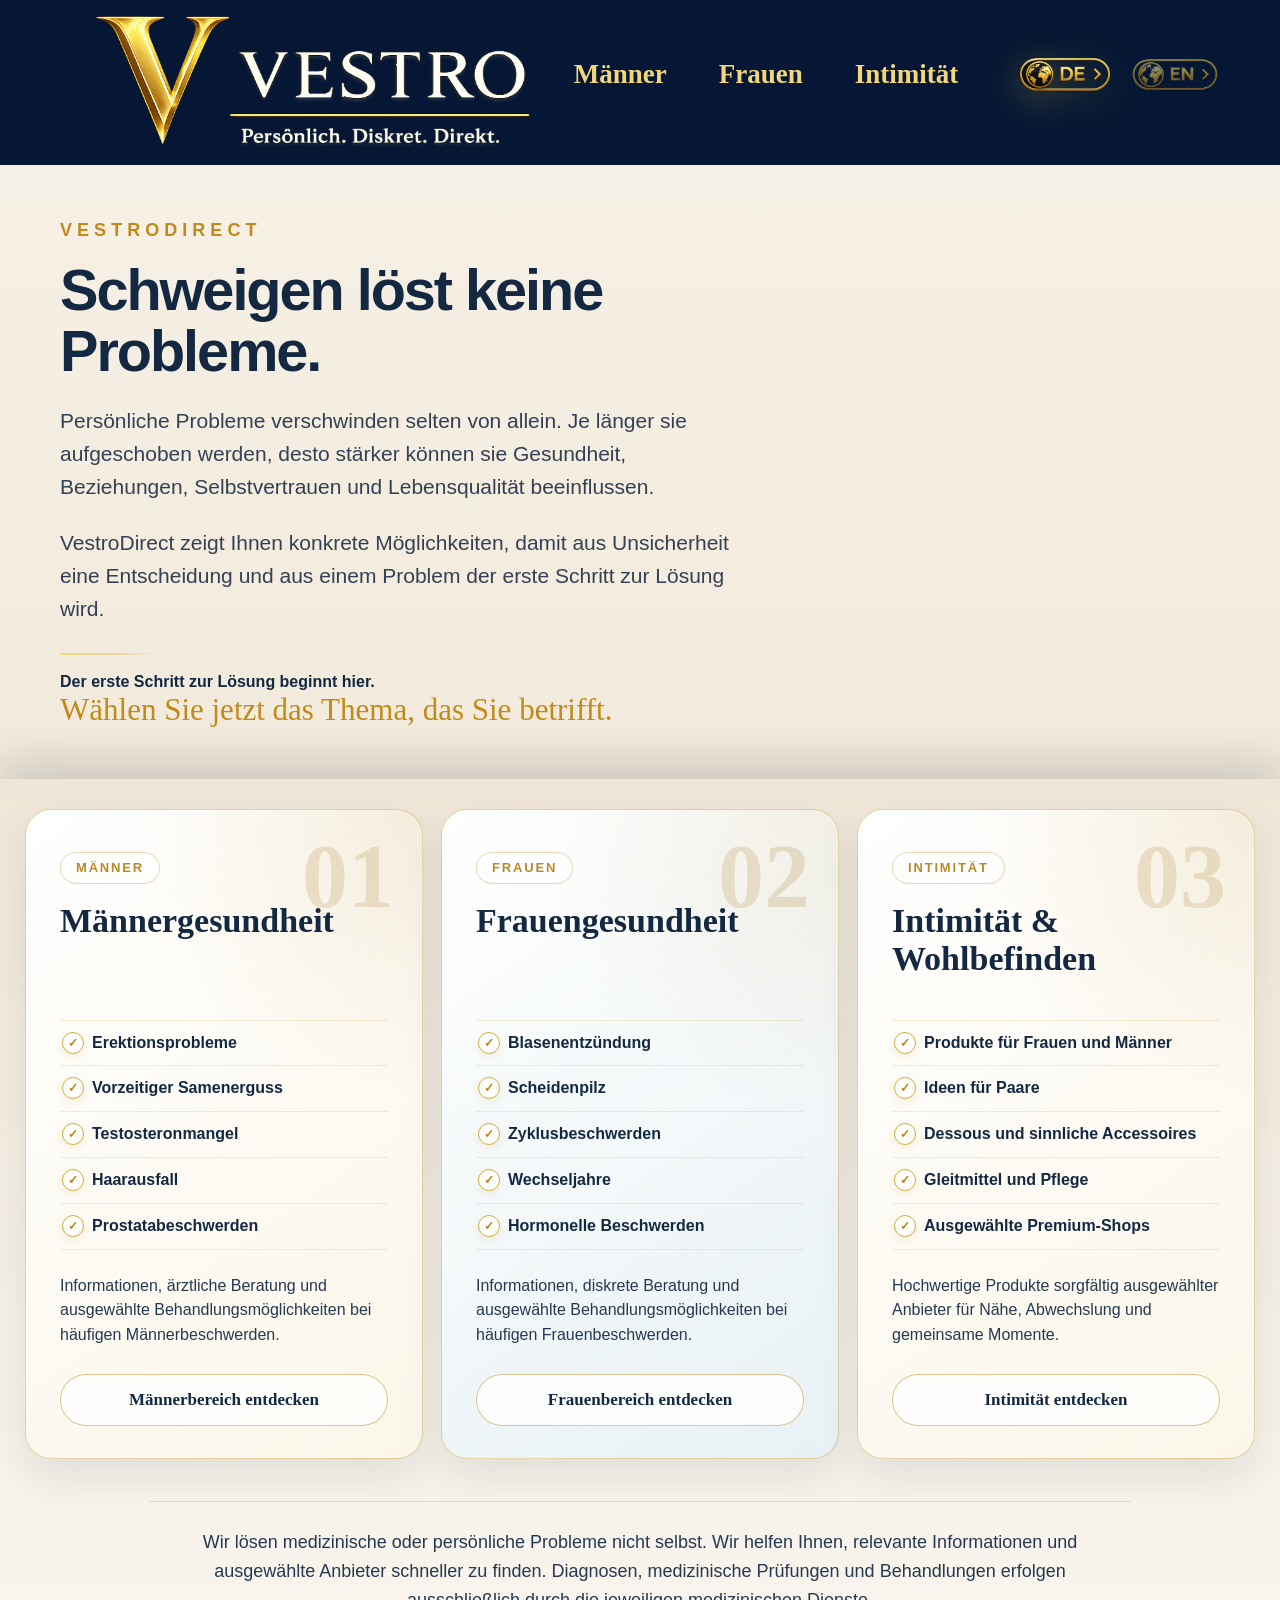
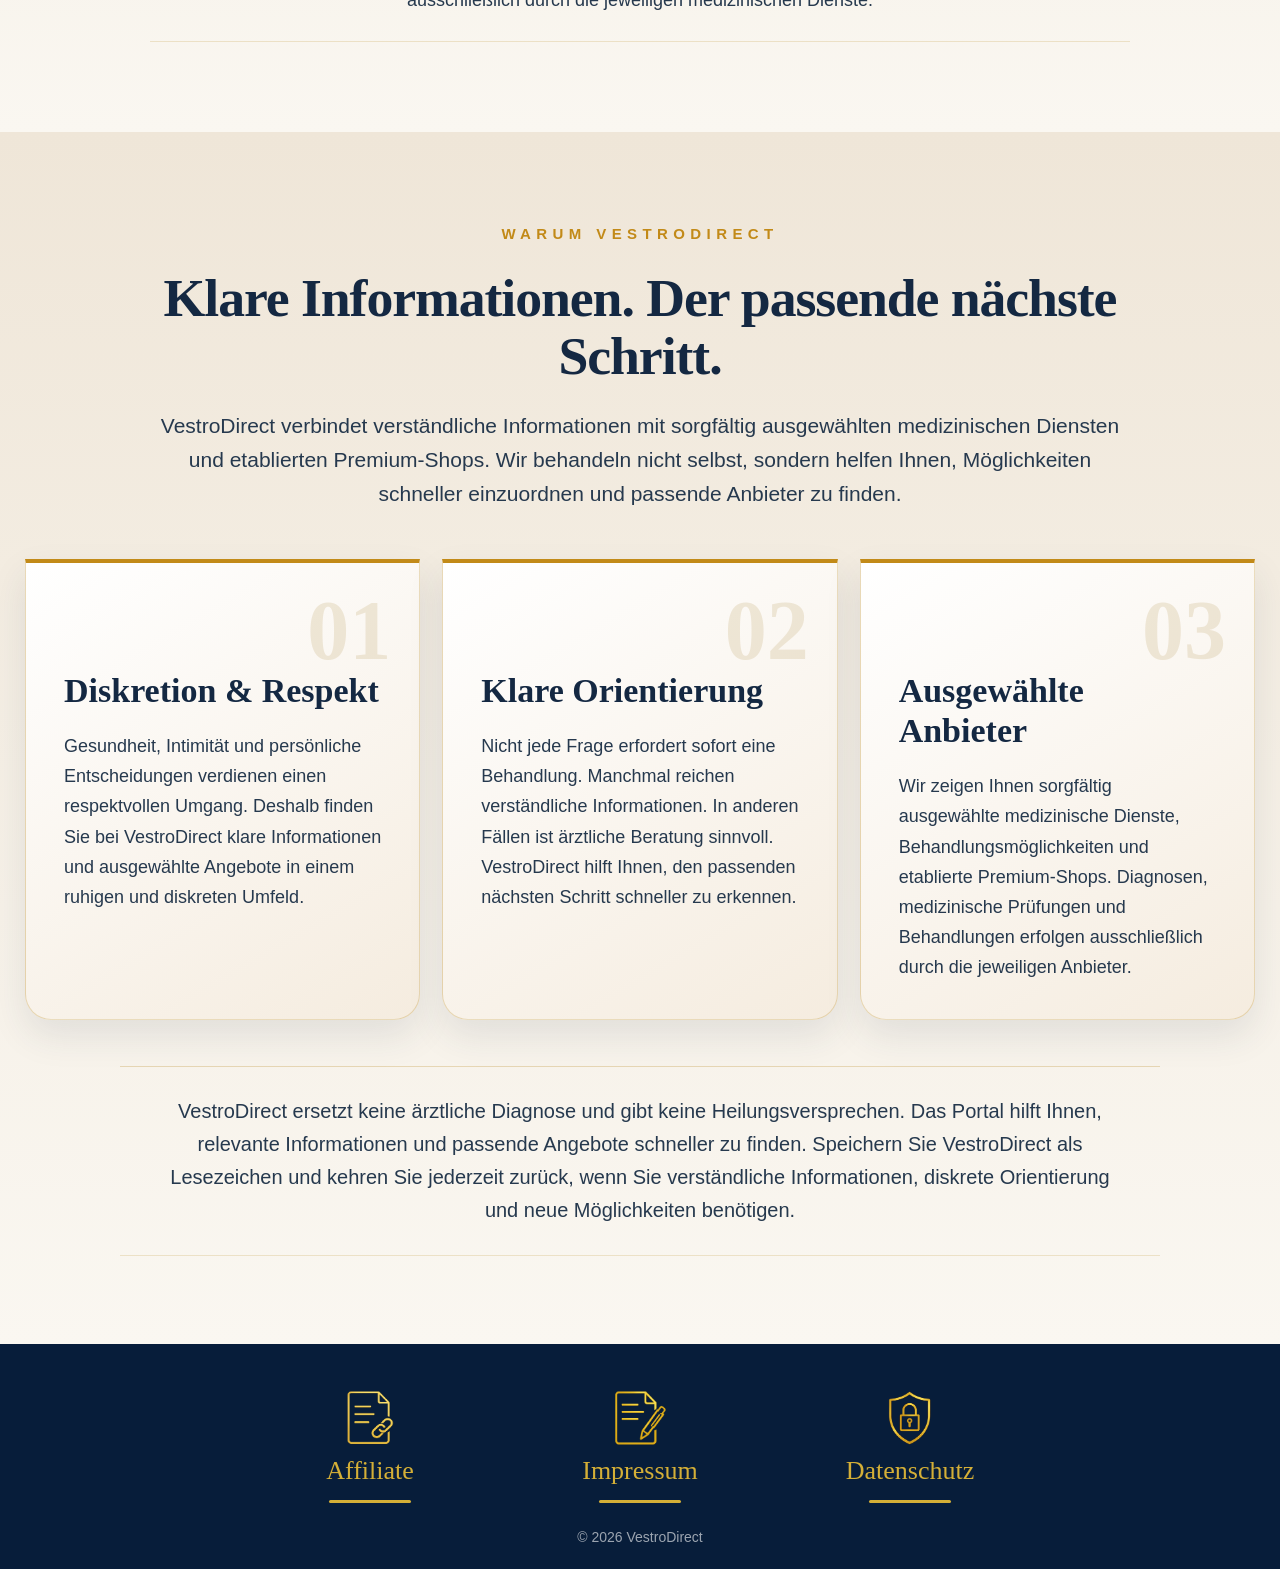
==== commit 4a51895a: "Update index.html" ====
--- a/index.html
+++ b/index.html
@@ -257,7 +257,7 @@
     class="portal-sections"
     id="bereiche"
 >
-
+    <div class="portal-grid">
   
         <!-- Männer -->
         <a
--- a/css/style.css
+++ b/css/style.css
@@ -81,7 +81,7 @@
 
 .hero{
     position:relative;
-    min-height:930px;
+    min-height:560px;
     overflow:hidden;
 
     color:var(--navy-text);
@@ -239,24 +239,18 @@
 
 .hero-container{
     width:100%;
-    max-width:1600px;
+    max-width:1280px;
     margin:0 auto;
-    padding:0 60px 90px;
-    padding-left:72px;
-    display:flex;
-    align-items:flex-start;
-    justify-content:flex-start;
-    gap:80px;
-    position:relative;
+    padding:0 60px 50px;
+    display:block;
 }
 
 .hero-text{
-    width:690px;
-    max-width:690px;
+    width:100%;
+    max-width:760px;
     margin:0;
     padding:0;
-    flex-shrink:0;
-   transform:translateX(-70px);
+    transform:none;
 }
 
 .hero-label{
@@ -319,30 +313,6 @@
 }
 
 /* ==================================================
-   08 HERO IMAGE
-================================================== */
-
-.hero-image{
-    position:absolute;
-   z-index:2;
-    right:-40px;
-    top:140px;
-    width:840px;
-    display:flex;
-    justify-content:flex-end;
-    align-items:flex-start;
-}
-
-.hero-image img{
-    width:100%;
-    max-width:840px;
-    height:auto;
-    display:block;
-    object-fit:contain;
-    transform: translateY(-70px); 
-}
-
-/* ==================================================
    10 MAIN CONTENT
 ================================================== */
 
@@ -377,7 +347,9 @@
             #faf7f1 100%
         );
 }
-
+.portal-sections{
+    padding:30px 24px 90px;
+}
 .editorial-section{
     padding-top:92px;
 }
@@ -978,12 +950,11 @@
         width:560px;
     }
 
-    .portal-grid,
-    .editorial-grid,
-    .principles-grid{
-        grid-template-columns:1fr;
-        max-width:760px;
-    }
+ .editorial-grid,
+.principles-grid{
+    grid-template-columns:1fr;
+    max-width:760px;
+}
 
     .portal-card,
     .editorial-card,
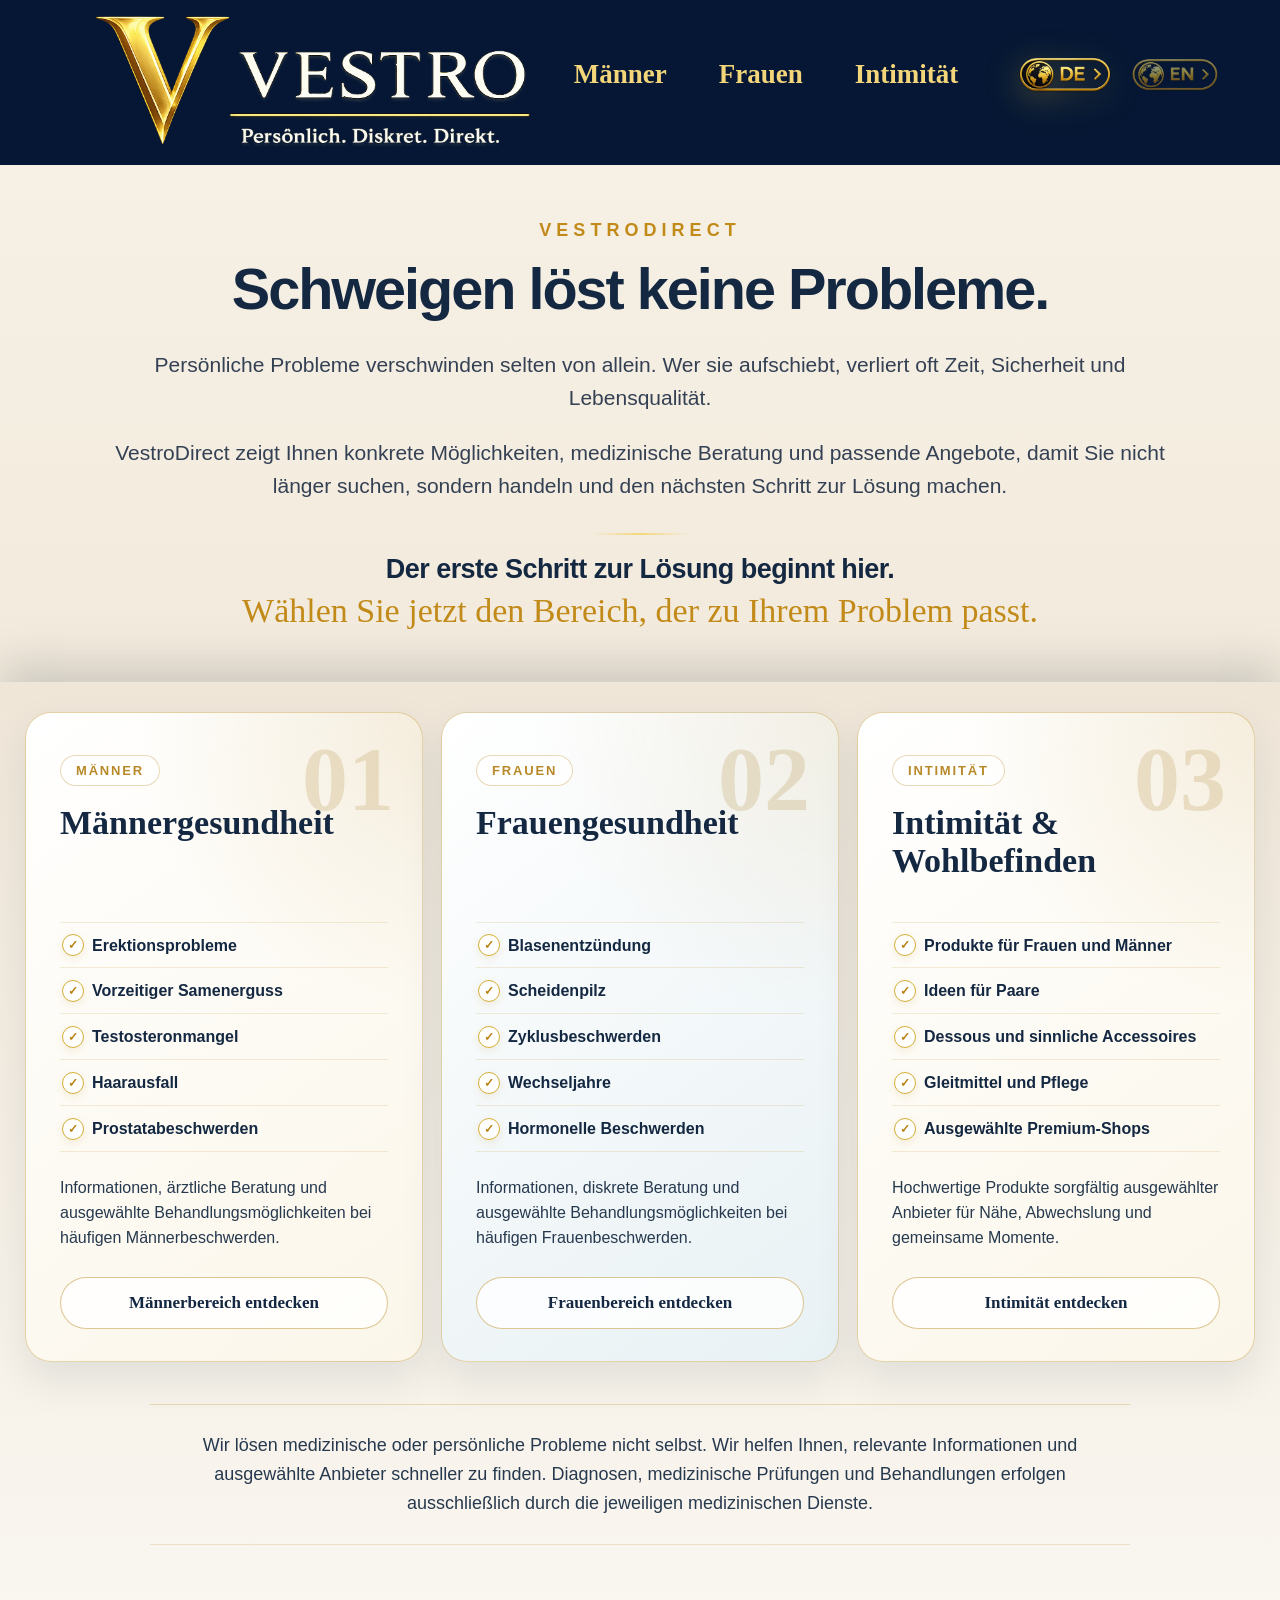
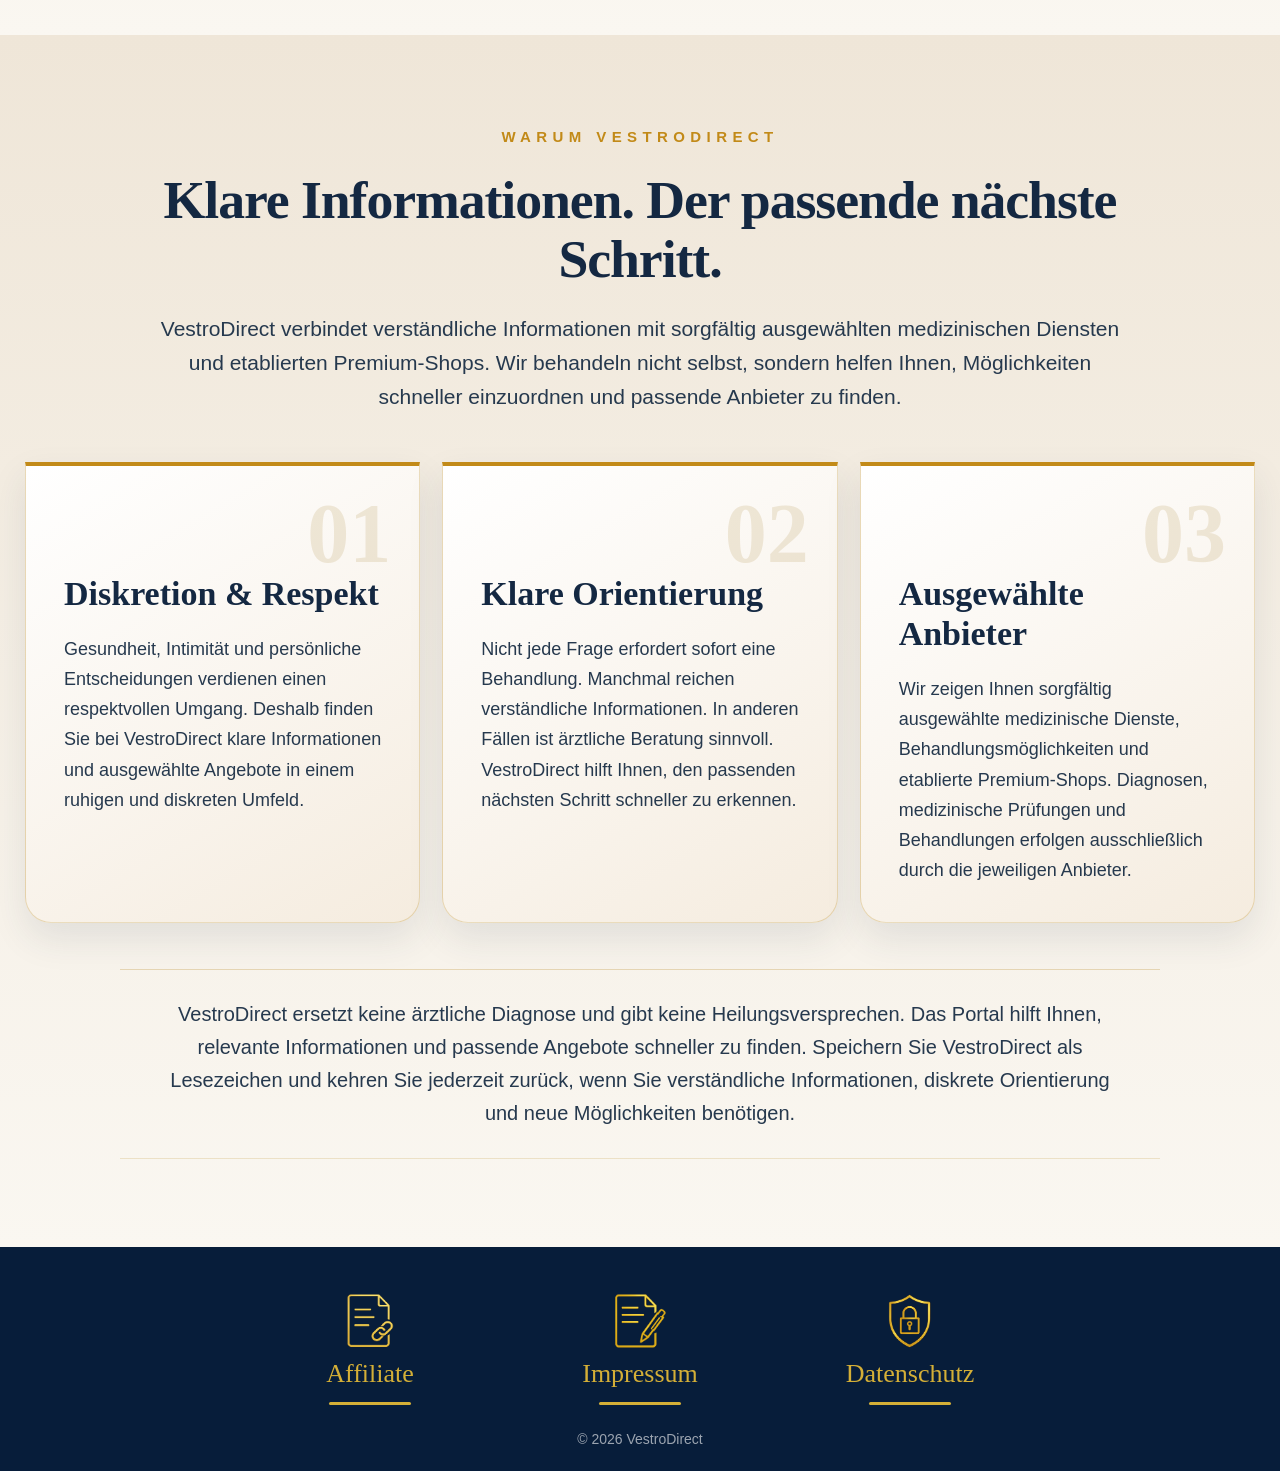
==== commit 1181ce21: "Update index.html" ====
--- a/index.html
+++ b/index.html
@@ -201,23 +201,23 @@
                     Schweigen löst keine Probleme.
                 </h1>
 
+                           <p
+                    data-de="Persönliche Probleme verschwinden selten von allein. Wer sie aufschiebt, verliert oft Zeit, Sicherheit und Lebensqualität."
+                    data-en="Personal problems rarely disappear on their own. Postponing them often costs time, confidence and quality of life."
+                >
+                    Persönliche Probleme verschwinden selten von allein.
+                    Wer sie aufschiebt, verliert oft Zeit, Sicherheit
+                    und Lebensqualität.
+                </p>
+
                 <p
-                    data-de="Persönliche Probleme verschwinden selten von allein. Je länger sie aufgeschoben werden, desto stärker können sie Gesundheit, Beziehungen, Selbstvertrauen und Lebensqualität beeinflussen."
-                    data-en="Personal problems rarely disappear on their own. The longer they are postponed, the more they can affect health, relationships, confidence and quality of life."
-                >
-                    Persönliche Probleme verschwinden selten von allein.
-                    Je länger sie aufgeschoben werden, desto stärker können sie
-                    Gesundheit, Beziehungen, Selbstvertrauen und Lebensqualität
-                    beeinflussen.
-                </p>
-
-                <p
-                    data-de="VestroDirect zeigt Ihnen konkrete Möglichkeiten, damit aus Unsicherheit eine Entscheidung und aus einem Problem der erste Schritt zur Lösung wird."
-                    data-en="VestroDirect shows you concrete options so uncertainty becomes a decision and a problem becomes the first step toward a solution."
+                    data-de="VestroDirect zeigt Ihnen konkrete Möglichkeiten, medizinische Beratung und passende Angebote, damit Sie nicht länger suchen, sondern handeln und den nächsten Schritt zur Lösung machen."
+                    data-en="VestroDirect shows you concrete options, medical consultation and suitable offers so you can stop searching, take action and make the next step toward a solution."
                 >
                     VestroDirect zeigt Ihnen konkrete Möglichkeiten,
-                    damit aus Unsicherheit eine Entscheidung und aus einem Problem
-                    der erste Schritt zur Lösung wird.
+                    medizinische Beratung und passende Angebote,
+                    damit Sie nicht länger suchen, sondern handeln
+                    und den nächsten Schritt zur Lösung machen.
                 </p>
 
                 <div class="hero-divider"></div>
@@ -232,10 +232,10 @@
                     </strong>
 
                     <span
-                        data-de="Wählen Sie jetzt das Thema, das Sie betrifft."
-                        data-en="Choose the topic that applies to you."
+                        data-de="Wählen Sie jetzt den Bereich, der zu Ihrem Problem passt."
+                        data-en="Choose the area that matches your problem."
                     >
-                        Wählen Sie jetzt das Thema, das Sie betrifft.
+                        Wählen Sie jetzt den Bereich, der zu Ihrem Problem passt.
                     </span>
 
                 </div>
--- a/css/style.css
+++ b/css/style.css
@@ -247,12 +247,12 @@
 
 .hero-text{
     width:100%;
-    max-width:760px;
-    margin:0;
+    max-width:1180px;
+    margin:0 auto;
     padding:0;
+    text-align:center;
     transform:none;
 }
-
 .hero-label{
     display:block;
    margin-top:70px;
@@ -266,52 +266,68 @@
 }
 
 .hero-text h1{
-    max-width:760px;
-    margin-bottom:22px;
+    max-width:1100px;
+    margin:0 auto 28px;
     color:var(--navy-text);
-    font-size:clamp(50px,4.5vw,68px);
-    line-height:1.06;
+    font-size:clamp(54px,4.5vw,72px);
+    line-height:1.04;
     font-weight:600;
     letter-spacing:-.035em;
-   text-shadow:none;
+    text-align:center;
+    text-shadow:none;
 }
 
 .hero-text p{
-    max-width:690px;
-    margin-bottom:22px;
+    max-width:1100px;
+    margin:0 auto 22px;
     color:#344154;
     font-size:21px;
     line-height:1.58;
     font-weight:500;
+    text-align:center;
 }
 
 .hero-divider{
     width:96px;
     height:2px;
-    margin:28px 0 18px;
+    margin:30px auto 18px;
     border-radius:999px;
     background:linear-gradient(
         90deg,
-        var(--gold) 0%,
-        rgba(230,203,131,.75) 55%,
+        rgba(230,203,131,0) 0%,
+        var(--gold) 50%,
         rgba(230,203,131,0) 100%
     );
 }
 
 .hero-quote{
-    max-width:570px;
+    width:100%;
+    max-width:1100px;
+    margin:0 auto;
+    text-align:center;
+}
+
+.hero-quote strong{
+    display:block;
+    margin-bottom:6px;
+    color:var(--navy-text);
+    font-family:Arial, Helvetica, sans-serif;
+    font-size:27px;
+    font-weight:700;
+    line-height:1.2;
+    letter-spacing:-.02em;
 }
 
 .hero-quote span{
     display:block;
     color:#c28a18;
     font-family:Georgia, "Times New Roman", serif;
-    font-size:31px;
+    font-size:34px;
     font-weight:500;
-    line-height:1.22;
+    line-height:1.2;
+    text-align:center;
     text-shadow:none;
 }
-
 /* ==================================================
    10 MAIN CONTENT
 ================================================== */
